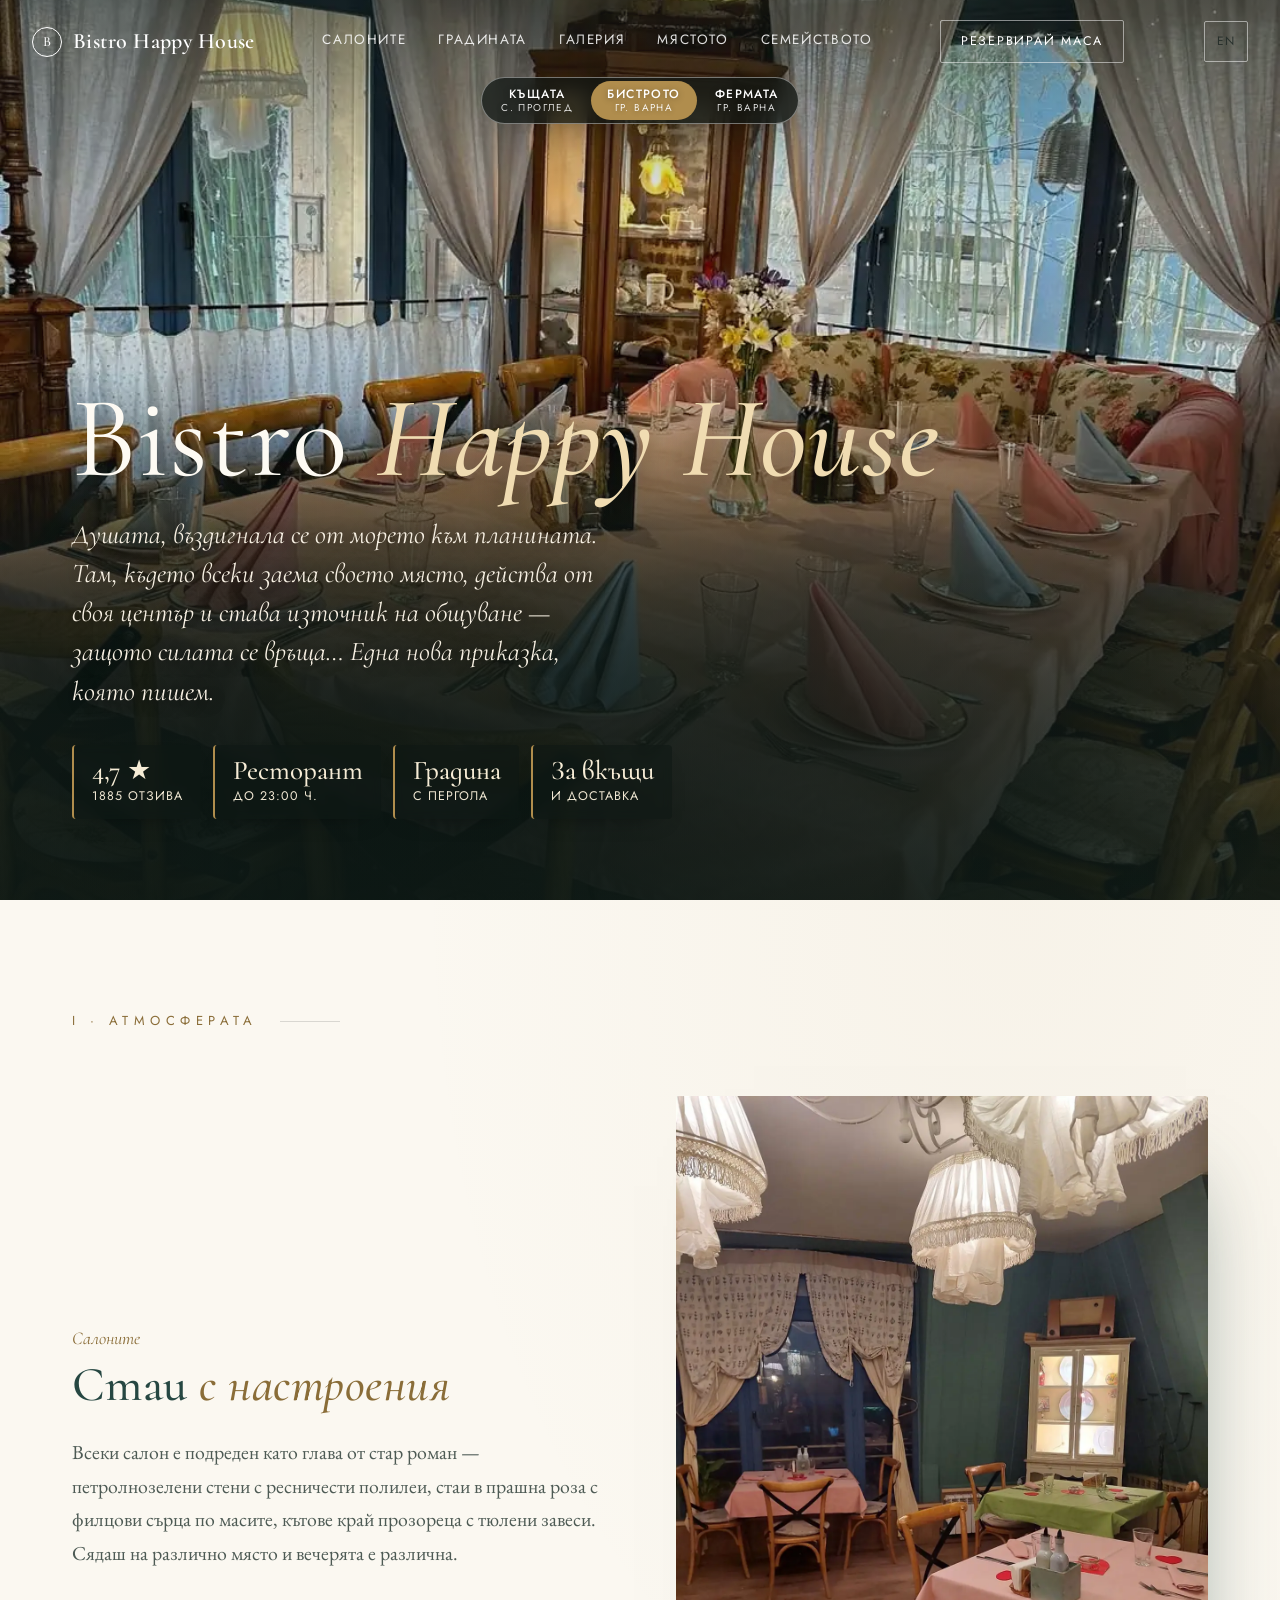
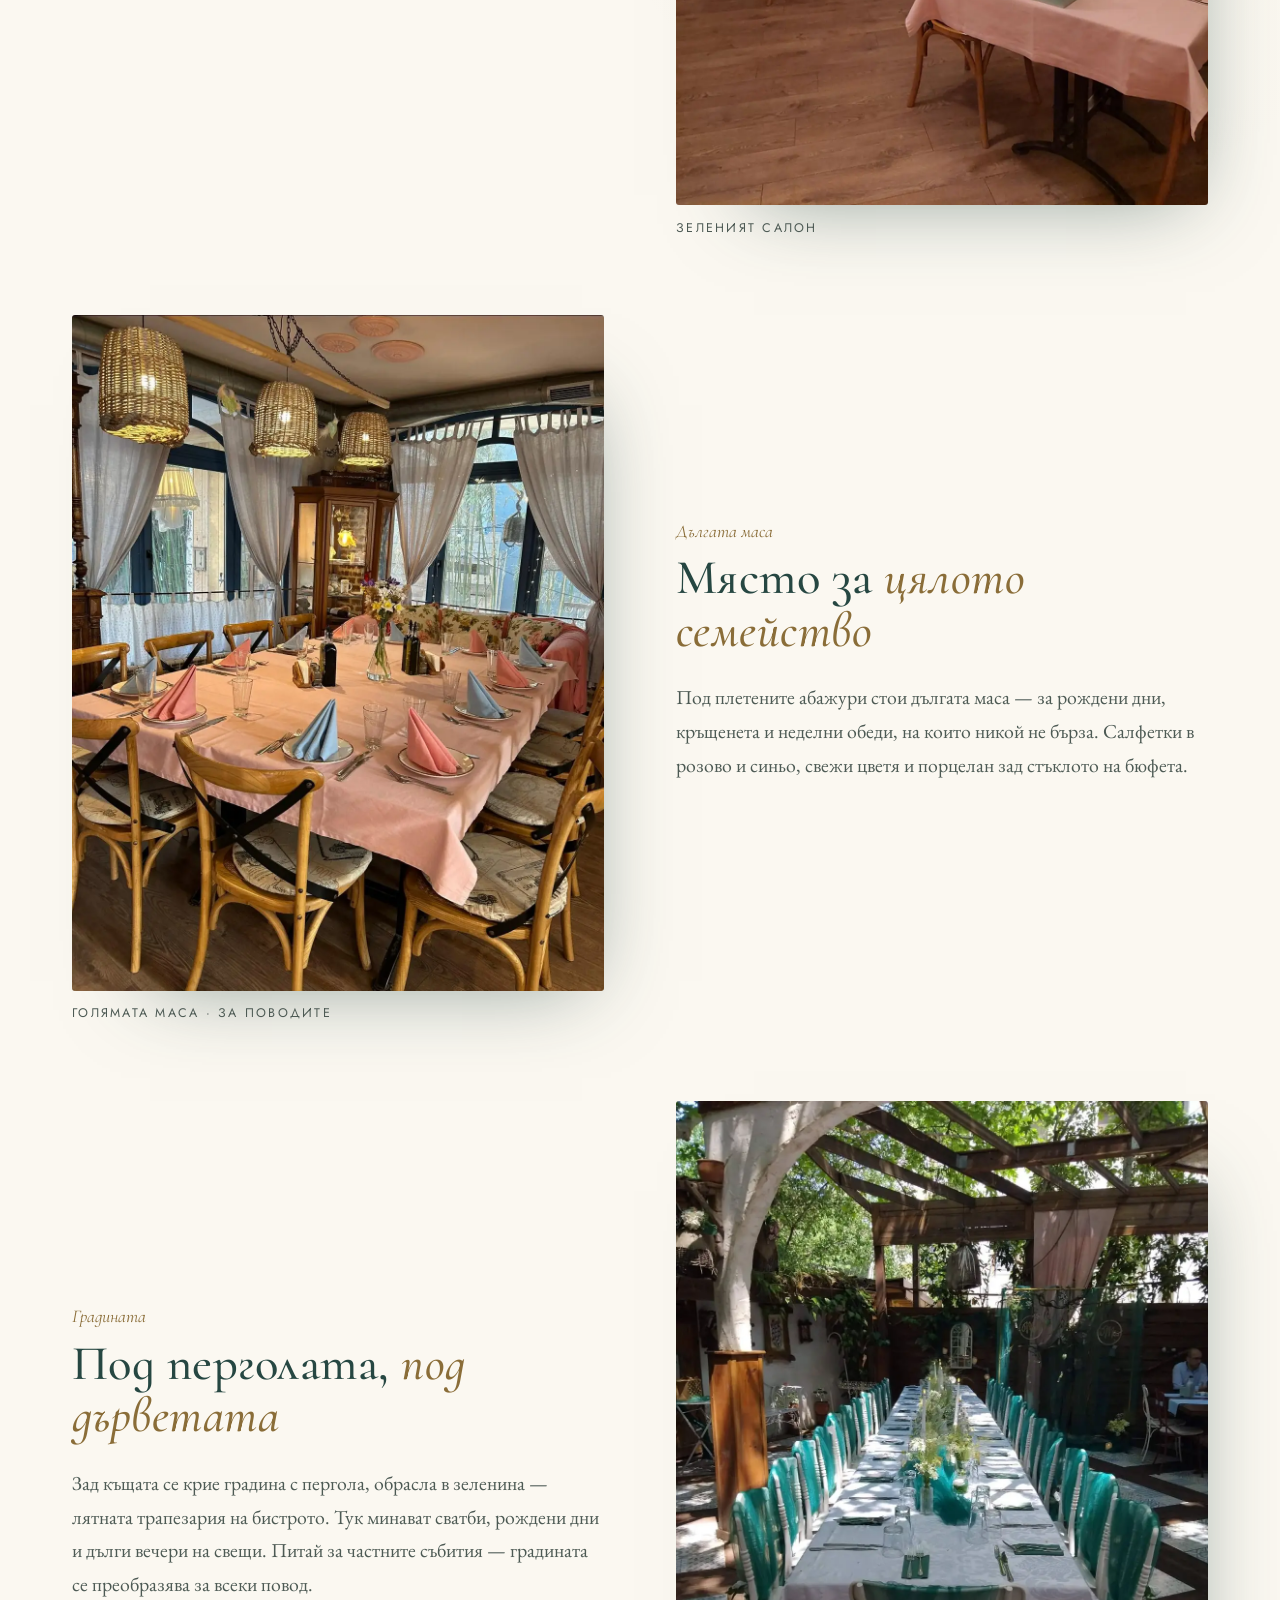
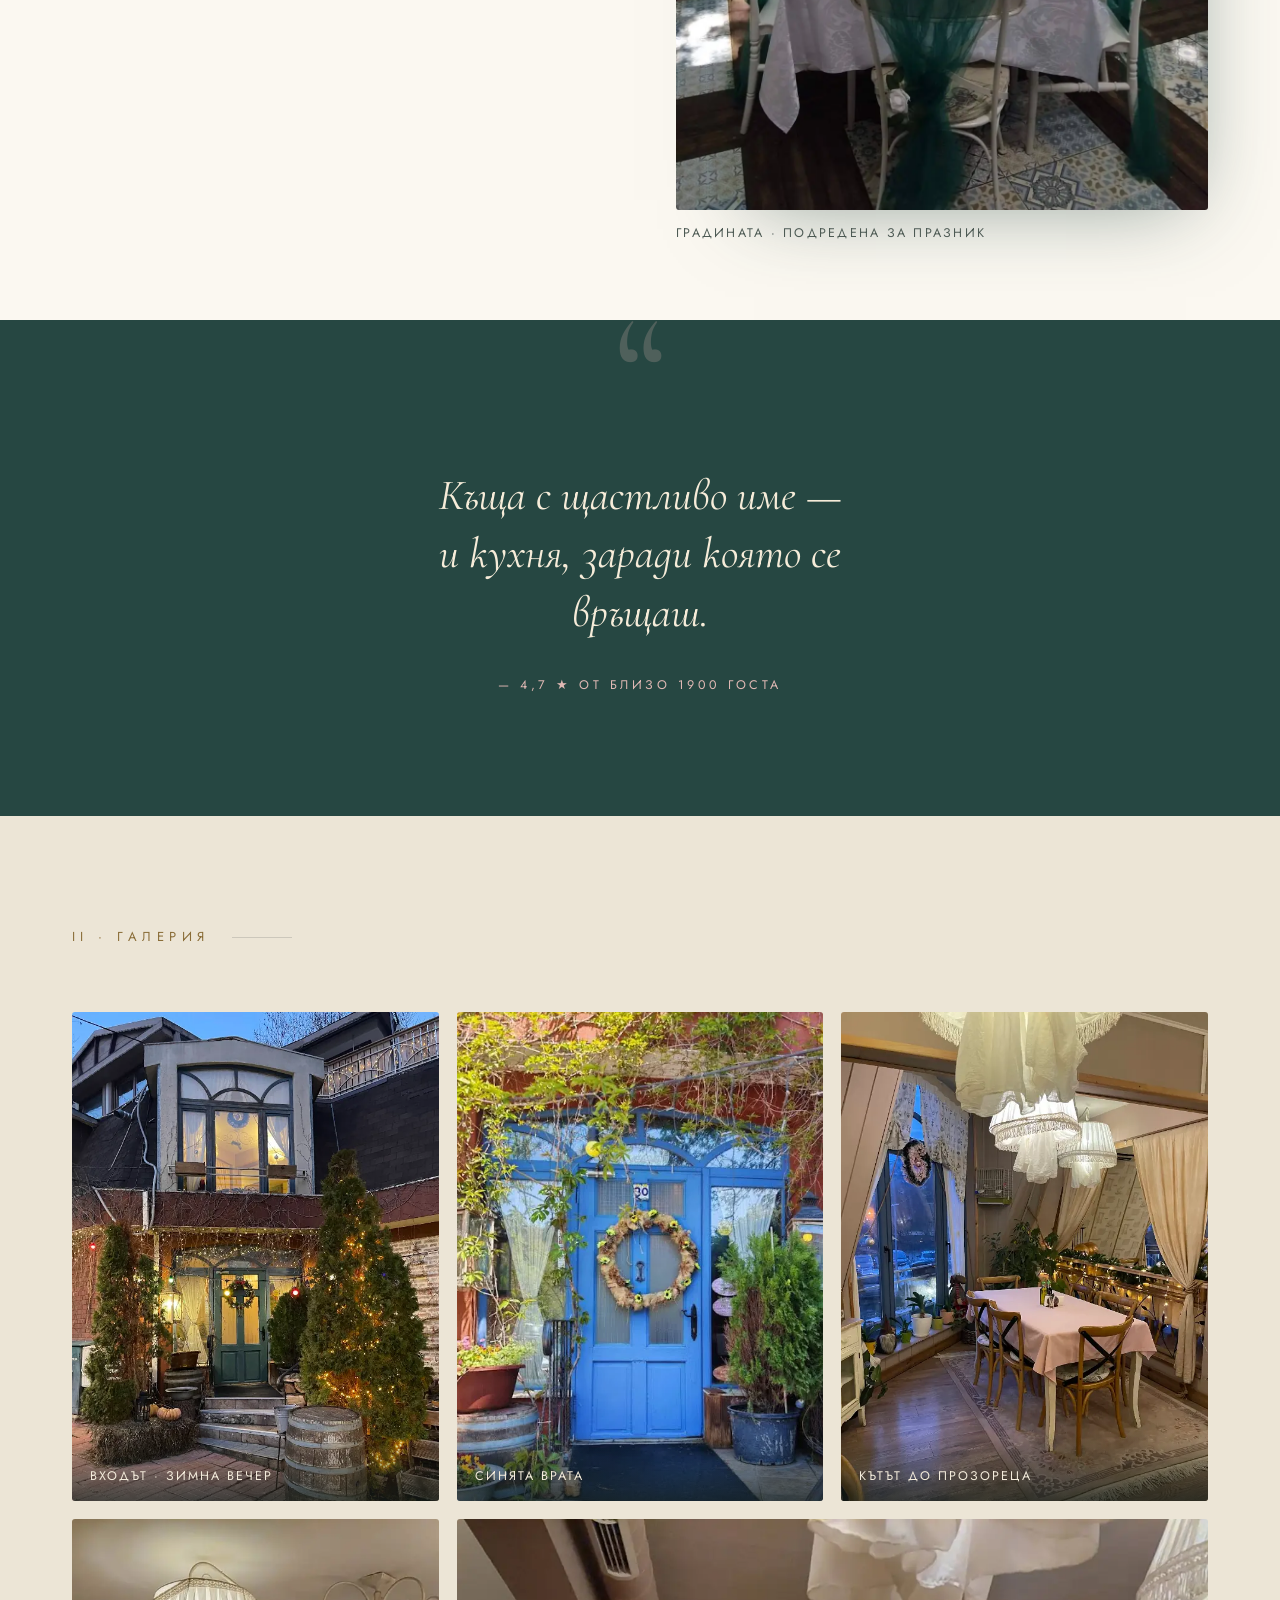
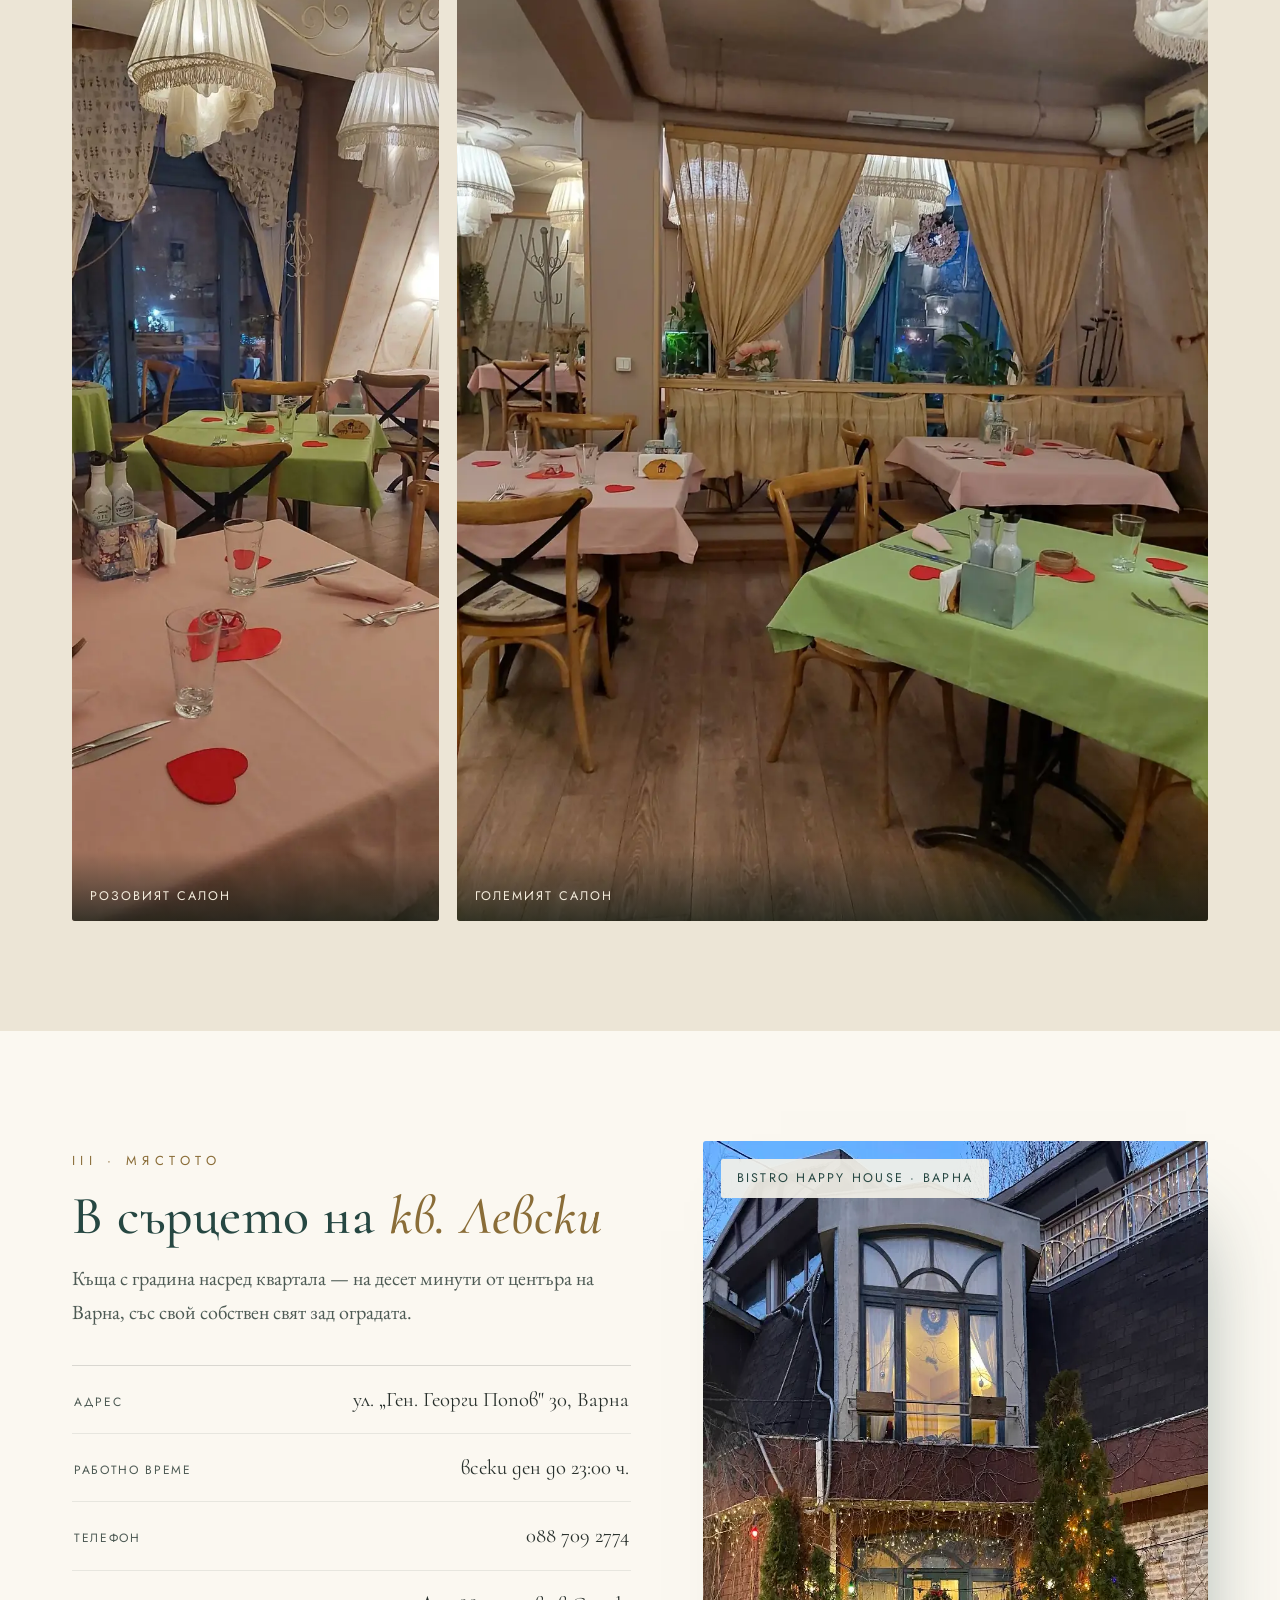
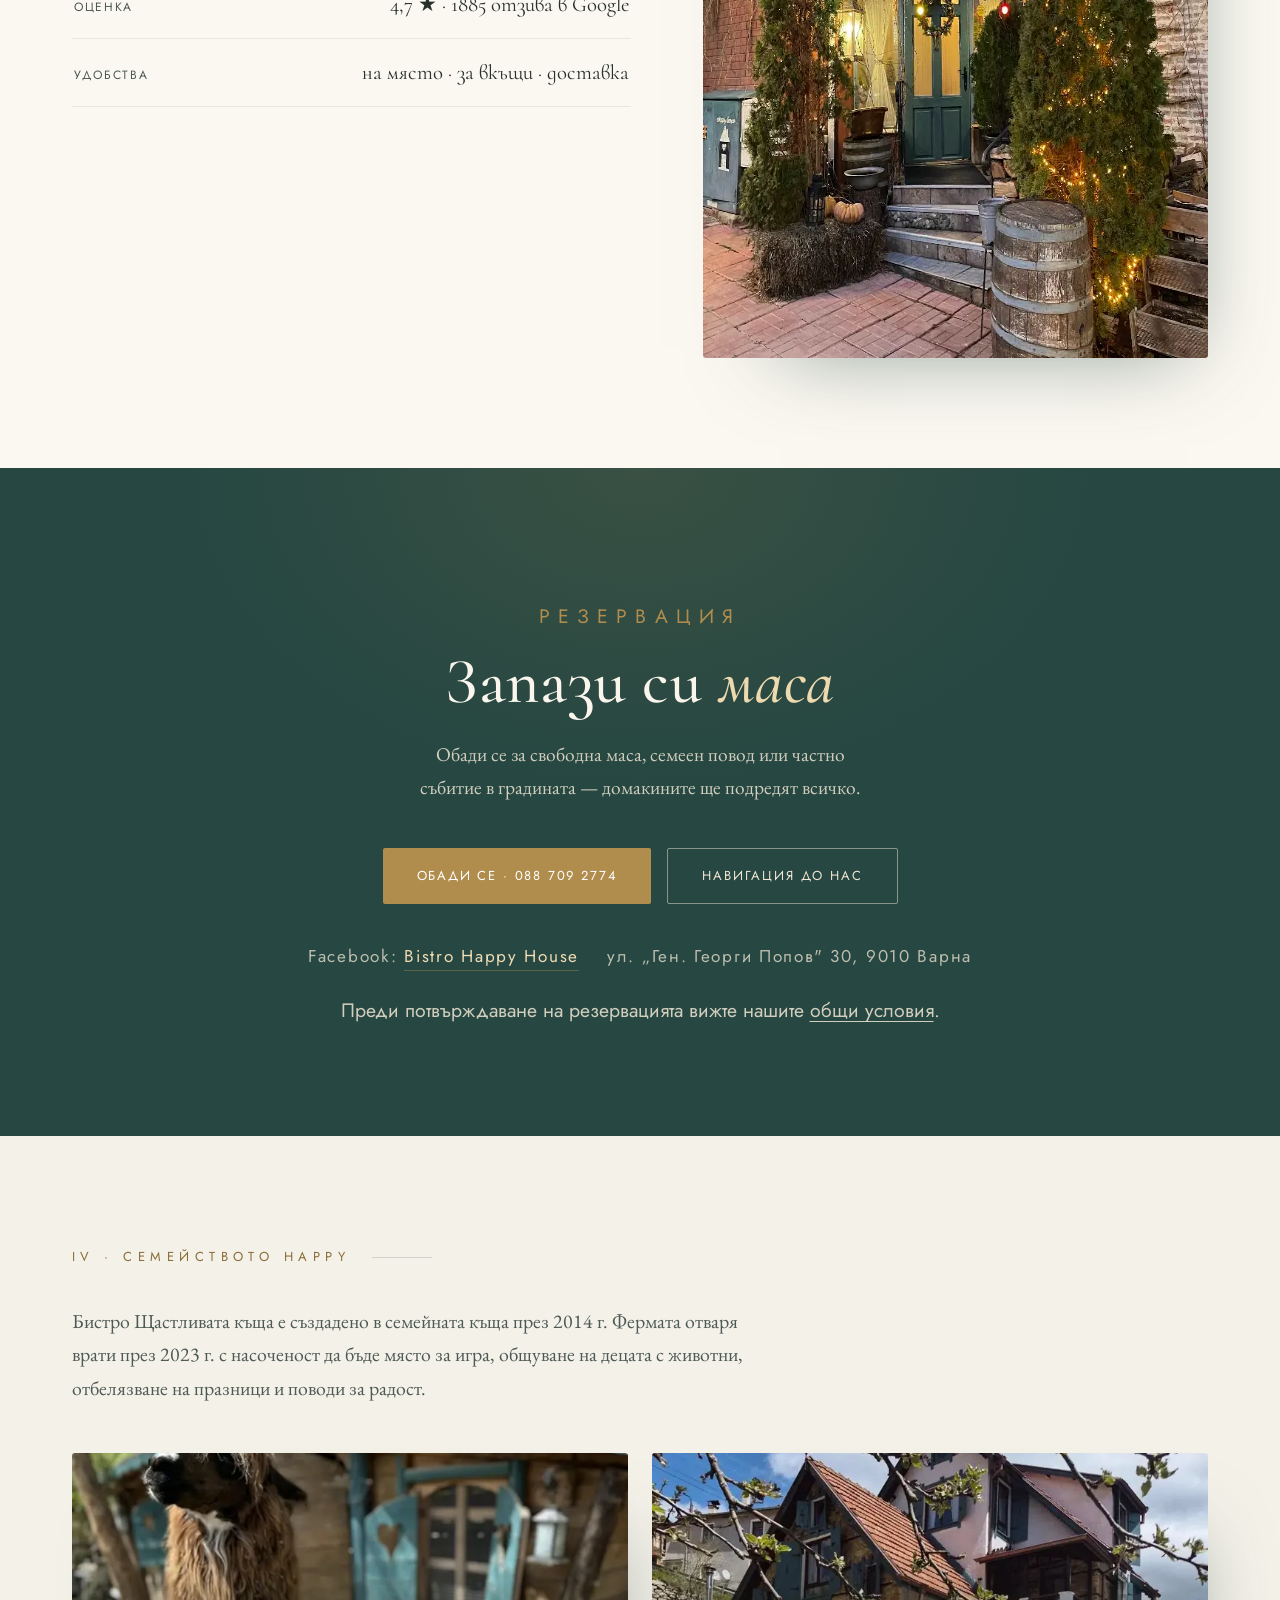
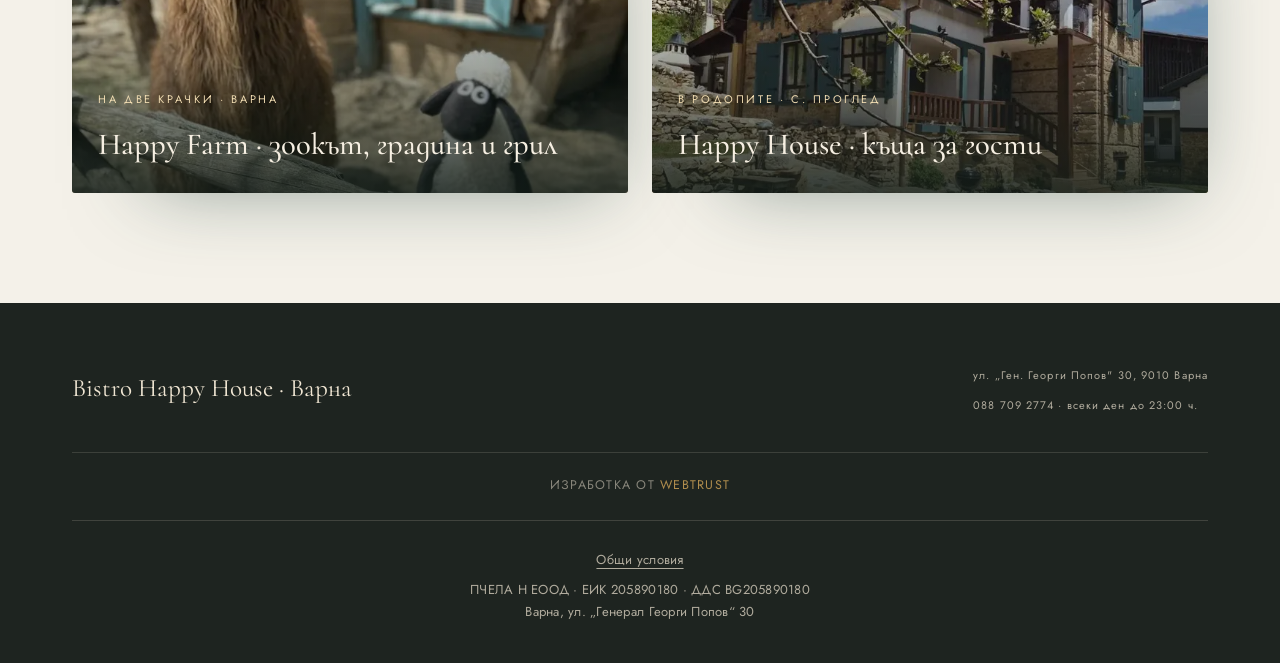
==== bistro.html @ 88a76804 "Publish Happy House SEO improvements and link existing company terms Preserve all original photos, p" ====
<!DOCTYPE html>
<html lang="bg"><head>
<meta charset="UTF-8"><meta name="viewport" content="width=device-width, initial-scale=1.0, viewport-fit=cover">
<meta name="color-scheme" content="light only"><meta name="theme-color" content="#233830">
<title>Bistro Happy House Варна | Ресторант с градина</title><meta name="description" content="Bistro Happy House във Варна: семеен ресторант с градина на ул. „Ген. Георги Попов“ 30. Уютни салони и частни събития. Обадете се за резервация.">
<meta name="robots" content="index,follow,max-image-preview:large">
<link rel="canonical" href="https://www.happyhouseprogled.com/bistro">
<link rel="alternate" hreflang="bg" href="https://www.happyhouseprogled.com/bistro">
<link rel="alternate" hreflang="en" href="https://www.happyhouseprogled.com/en/bistro">
<link rel="alternate" hreflang="x-default" href="https://www.happyhouseprogled.com/bistro">
<meta property="og:type" content="website"><meta property="og:site_name" content="Happy House">
<meta property="og:title" content="Bistro Happy House Варна | Ресторант с градина"><meta property="og:description" content="Bistro Happy House във Варна: семеен ресторант с градина на ул. „Ген. Георги Попов“ 30. Уютни салони и частни събития. Обадете се за резервация.">
<meta property="og:url" content="https://www.happyhouseprogled.com/bistro"><meta property="og:locale" content="bg_BG">
<meta property="og:locale:alternate" content="en_GB">
<meta property="og:image" content="https://www.happyhouseprogled.com/assets/images/b-facade-e08e3575c6.webp"><meta property="og:image:alt" content="Bistro Happy House Варна | Ресторант с градина">
<meta name="twitter:card" content="summary_large_image">
<meta name="twitter:title" content="Bistro Happy House Варна | Ресторант с градина"><meta name="twitter:description" content="Bistro Happy House във Варна: семеен ресторант с градина на ул. „Ген. Георги Попов“ 30. Уютни салони и частни събития. Обадете се за резервация.">
<meta name="twitter:image" content="https://www.happyhouseprogled.com/assets/images/b-facade-e08e3575c6.webp">
<link rel="preconnect" href="https://fonts.googleapis.com"><link rel="preconnect" href="https://fonts.gstatic.com" crossorigin>
<link href="https://fonts.googleapis.com/css2?family=Cormorant:ital,wght@0,400;0,500;0,600;1,400;1,500&amp;family=EB+Garamond:ital,wght@0,400;0,500;1,400&amp;family=Jost:wght@300;400;500&amp;display=swap" rel="stylesheet">
<link rel="stylesheet" href="/assets/site-d18f3b43e6.css"><link rel="preload" as="image" href="/assets/images/b-bigtable-54137716d3.webp" fetchpriority="high">
<script>document.documentElement.classList.add('js');</script>
<noscript><style>.suite-panel,.suite-panel.active{display:grid;margin-bottom:48px}.season-content .sc{display:block;margin-bottom:24px}.suite-tabs,.season-switch,.nav-toggle{display:none}.reveal{opacity:1;transform:none}</style></noscript>
<script type="application/ld+json">{"@context": "https://schema.org", "@graph": [{"@type": "Organization", "@id": "https://www.happyhouseprogled.com/#company", "name": "ПЧЕЛА Н ЕООД", "legalName": "ПЧЕЛА Н ЕООД", "taxID": "205890180", "vatID": "BG205890180", "address": {"@type": "PostalAddress", "streetAddress": "ул. Генерал Георги Попов 30", "addressLocality": "Варна", "addressCountry": "BG"}}, {"@type": "WebPage", "@id": "https://www.happyhouseprogled.com/bistro#webpage", "url": "https://www.happyhouseprogled.com/bistro", "name": "Bistro Happy House Варна | Ресторант с градина", "description": "Bistro Happy House във Варна: семеен ресторант с градина на ул. „Ген. Георги Попов“ 30. Уютни салони и частни събития. Обадете се за резервация.", "inLanguage": "bg", "publisher": {"@id": "https://www.happyhouseprogled.com/#company"}, "mainEntity": {"@id": "https://www.happyhouseprogled.com/bistro/#business"}}, {"@type": "Restaurant", "@id": "https://www.happyhouseprogled.com/bistro/#business", "name": "Bistro Happy House", "url": "https://www.happyhouseprogled.com/bistro", "image": "https://www.happyhouseprogled.com/assets/images/b-facade-e08e3575c6.webp", "telephone": "+359887092774", "address": {"@type": "PostalAddress", "streetAddress": "ул. Генерал Георги Попов 30", "addressLocality": "Варна", "addressCountry": "BG"}, "parentOrganization": {"@id": "https://www.happyhouseprogled.com/#company"}}]}</script>
<script src="/assets/site-b387ff6ad5.js" defer></script>
</head><body><a class="skip-link" href="#main-content">Към съдържанието</a><div class="pageview pg-b active" id="page-bistro">
<nav class="nav" id="b-nav">
<a class="nav-brand" href="#b-top"><span class="mark">B</span>Bistro Happy House</a>
<div aria-label="Изберете обект" class="fam-switch"><div class="fam-switch-in"><a href="/"><b>Къщата</b><small>с. Проглед</small></a><a class="on" href="/bistro"><b>Бистрото</b><small>гр. Варна</small></a><a href="/farm"><b>Фермата</b><small>гр. Варна</small></a></div></div>
<div class="nav-links" id="b-navToggle-links">
<a href="#b-rooms">Салоните</a>
<a href="#b-garden">Градината</a>
<a href="#b-gallery">Галерия</a>
<a href="#b-info">Мястото</a>
<a href="#b-family">Семейството</a>
</div>
<a class="nav-cta" href="tel:+359887092774">Резервирай маса</a>
<a aria-label="English version" class="lang-toggle" href="/en/bistro" hreflang="en" lang="en">EN</a>
<button aria-controls="b-navToggle-links" aria-expanded="false" aria-label="Меню" class="nav-toggle" id="b-navToggle"><span></span><span></span><span></span></button>
</nav>
<main id="main-content"><header class="hero" id="b-top">
<div class="hero-bg" id="b-heroBg">
<div aria-hidden="true" class="slide on" style='background-image:url("/assets/images/b-bigtable-54137716d3.webp")'></div>
<div aria-hidden="true" class="slide" data-background="/assets/images/b-hall-teal-92ab1c74ef.webp"></div>
<div aria-hidden="true" class="slide" data-background="/assets/images/b-garden-ed59c72d62.webp"></div>
</div>
<div class="hero-scrim"></div>
<div class="hero-inner wrap">
<h1 class="reveal in d1">Bistro <em>Happy House</em></h1>
<p class="hero-sub reveal in d2">Душата, въздигнала се от морето към планината. Там, където всеки заема своето място, действа от своя център и става източник на общуване — защото силата се връща… Една нова приказка, която пишем.</p>
<div class="hero-meta reveal in d3">
<span class="chip"><b>4,7 ★</b>1885 отзива</span>
<span class="chip"><b>Ресторант</b>до 23:00 ч.</span>
<span class="chip"><b>Градина</b>с пергола</span>
<span class="chip"><b>За вкъщи</b>и доставка</span>
</div>
</div>
</header><section class="section story" id="b-rooms">
<div class="wrap">
<div class="section-tag reveal"><span class="num">I · Атмосферата</span><span class="line"></span></div>
<div class="chapter">
<div class="chapter-text reveal">
<div class="chapter-num">Салоните</div>
<h2>Стаи <em>с настроения</em></h2>
<p>Всеки салон е подреден като глава от стар роман — петролнозелени стени с ресничести полилеи, стаи в прашна роза с филцови сърца по масите, кътове край прозореца с тюлени завеси. Сядаш на различно място и вечерята е различна.</p>
</div>
<figure class="chapter-figure reveal d2">
<img alt="Зеленият салон на Bistro Happy House — ресничести полилеи и пастелни покривки" decoding="async" height="1600" loading="lazy" src="/assets/images/b-hall-teal-92ab1c74ef.webp" width="1200"/>
<span class="frame"></span>
<figcaption>Зеленият салон</figcaption>
</figure>
</div>
<div class="chapter flip">
<div class="chapter-text reveal">
<div class="chapter-num">Дългата маса</div>
<h2>Място за <em>цялото семейство</em></h2>
<p>Под плетените абажури стои дългата маса — за рождени дни, кръщенета и неделни обеди, на които никой не бърза. Салфетки в розово и синьо, свежи цветя и порцелан зад стъклото на бюфета.</p>
</div>
<figure class="chapter-figure reveal d2">
<img alt="Дългата семейна маса под плетените абажури" decoding="async" height="1396" loading="lazy" src="/assets/images/b-bigtable-54137716d3.webp" width="1100"/>
<span class="frame"></span>
<figcaption>Голямата маса · за поводите</figcaption>
</figure>
</div>
<div class="chapter" id="b-garden">
<div class="chapter-text reveal">
<div class="chapter-num">Градината</div>
<h2>Под перголата, <em>под дърветата</em></h2>
<p>Зад къщата се крие градина с пергола, обрасла в зеленина — лятната трапезария на бистрото. Тук минават сватби, рождени дни и дълги вечери на свещи. Питай за частните събития — градината се преобразява за всеки повод.</p>
</div>
<figure class="chapter-figure reveal d2">
<img alt="Градината с пергола, подредена за сватбено тържество" decoding="async" height="1467" loading="lazy" src="/assets/images/b-garden-ed59c72d62.webp" width="1100"/>
<span class="frame"></span>
<figcaption>Градината · подредена за празник</figcaption>
</figure>
</div>
</div>
</section><section class="quote-band">
<div class="qmark">“</div>
<blockquote>Къща с щастливо име — и кухня, заради която се връщаш.</blockquote>
<cite>— 4,7 ★ от близо 1900 госта</cite>
</section><section class="section gallery" id="b-gallery">
<div class="wrap">
<div class="section-tag reveal"><span class="num">II · Галерия</span><span class="line"></span></div>
<div class="gal-grid">
<figure class="reveal"><img alt="Фасадата на Bistro Happy House със зелена врата и коледни светлини" decoding="async" height="817" loading="lazy" src="/assets/images/b-facade-e08e3575c6.webp" width="683"/><figcaption>Входът · зимна вечер</figcaption></figure>
<figure class="reveal d1"><img alt="Синята врата с венец от слънчогледи" decoding="async" height="828" loading="lazy" src="/assets/images/b-bluedoor-58a18d1d87.webp" width="510"/><figcaption>Синята врата</figcaption></figure>
<figure class="reveal d2"><img alt="Кът до прозореца с розова покривка" decoding="async" height="824" loading="lazy" src="/assets/images/b-room-window-68b65a3471.webp" width="681"/><figcaption>Кътът до прозореца</figcaption></figure>
<figure class="reveal"><img alt="Салон с розови покривки и червени сърца" decoding="async" height="1600" loading="lazy" src="/assets/images/b-hall-hearts-86b00d7478.webp" width="1200"/><figcaption>Розовият салон</figcaption></figure>
<figure class="reveal d1 wide"><img alt="Салонът с бежови завеси и зелени маси" decoding="async" height="1600" loading="lazy" src="/assets/images/b-hall-beige-fc9086745d.webp" width="1200"/><figcaption>Големият салон</figcaption></figure>
</div>
</div>
</section><section class="section info" id="b-info">
<div class="wrap info-inner">
<div class="reveal">
<p class="eyebrow">III · Мястото</p>
<h2>В сърцето на <em>кв. Левски</em></h2>
<p style="color:var(--ink-soft);margin-top:16px">Къща с градина насред квартала — на десет минути от центъра на Варна, със свой собствен свят зад оградата.</p>
<div class="info-list">
<div class="info-item"><span class="k">Адрес</span><span class="v">ул. „Ген. Георги Попов" 30, Варна</span></div>
<div class="info-item"><span class="k">Работно време</span><span class="v">всеки ден до 23:00 ч.</span></div>
<div class="info-item"><span class="k">Телефон</span><span class="v"><a href="tel:+359887092774" style="text-decoration:none">088 709 2774</a></span></div>
<div class="info-item"><span class="k">Оценка</span><span class="v">4,7 ★ · 1885 отзива в Google</span></div>
<div class="info-item"><span class="k">Удобства</span><span class="v">на място · за вкъщи · доставка</span></div>
</div>
</div>
<div class="info-figure reveal d2">
<img alt="Bistro Happy House — фасадата привечер" decoding="async" height="817" loading="lazy" src="/assets/images/b-facade-e08e3575c6.webp" width="683"/>
<div class="pin">Bistro Happy House · Варна</div>
</div>
</div>
</section><section class="section booking">
<div class="wrap">
<p class="eyebrow reveal" style="color:var(--brass)">Резервация</p>
<h2 class="reveal d1">Запази си <em>маса</em></h2>
<p class="reveal d2">Обади се за свободна маса, семеен повод или частно събитие в градината — домакините ще подредят всичко.</p>
<div class="booking-actions reveal d2">
<a class="btn btn-primary" href="tel:+359887092774">Обади се · 088 709 2774</a>
<a class="btn btn-ghost" href="https://maps.google.com/?q=Bistro+Happy+House+Варна" rel="noopener" target="_blank">Навигация до нас</a>
</div>
<div class="booking-contacts reveal d3">
<span>Facebook: <a href="https://m.facebook.com" rel="noopener" target="_blank">Bistro Happy House</a></span>
<span>ул. „Ген. Георги Попов" 30, 9010 Варна</span>
</div>
<p class="terms-note">Преди потвърждаване на резервацията вижте нашите <a href="/terms">общи условия</a>.</p></div>
</section><section class="section family" id="b-family">
<div class="wrap">
<div class="section-tag reveal"><span class="num">IV · Семейството Happy</span><span class="line"></span></div>
<p class="fam-lead reveal">Бистро Щастливата къща е създадено в семейната къща през 2014 г. Фермата отваря врати през 2023 г. с насоченост да бъде място за игра, общуване на децата с животни, отбелязване на празници и поводи за радост.</p>
<div class="family-grid">
<a class="family-card reveal" href="/farm">
<img alt="Алпаката Роско от Happy Farm Varna" decoding="async" height="1013" loading="lazy" src="/assets/images/t-farm-b0040f12c8.webp" width="760"/>
<span class="veil"></span>
<span class="txt"><small>На две крачки · Варна</small><strong>Happy Farm · зоокът, градина и грил</strong></span>
</a>
<a class="family-card reveal d1" href="/">
<img alt="Happy House Проглед — къща за гости в Родопите" decoding="async" height="761" loading="lazy" src="/assets/images/t-progled-9c72f0e8a8.webp" width="760"/>
<span class="veil"></span>
<span class="txt"><small>В Родопите · с. Проглед</small><strong>Happy House · къща за гости</strong></span>
</a>
</div>
</div>
</section></main>






<footer class="footer">
<div class="wrap">
<div class="footer-inner">
<div class="footer-brand">Bistro Happy House · Варна</div>
<div><small>ул. „Ген. Георги Попов" 30, 9010 Варна<br/>088 709 2774 · всеки ден до 23:00 ч.</small></div>
</div>
<div class="credit">Изработка от <a href="https://mywebtrust.com" rel="noopener" target="_blank">WebTrust</a></div>
<div class="legal-footer"><a href="/terms">Общи условия</a><br/>ПЧЕЛА Н ЕООД · ЕИК 205890180 · ДДС BG205890180<br/>Варна, ул. „Генерал Георги Попов“ 30</div></div>
</footer>
<div class="sticky-cta">
<a class="s-call" href="tel:+359887092774">Обади се</a>
<a class="s-book" href="https://maps.google.com/?q=Bistro+Happy+House+Варна">Навигация</a>
</div>
</div></body>
</html>
---- assets/site-d18f3b43e6.css ----
:root{
  --ink:#2c2a26;
  --ink-soft:#54504a;
  --paper:#f6f1e7;
  --paper-warm:#efe7d7;
  --cream:#fbf8f1;
  --pine:#2f4a41;
  --pine-deep:#233830;
  --teal:#5d7d78;
  --rose:#c9a5a0;
  --rose-deep:#a9807b;
  --brass:#b08d4d;
  --brass-deep:#8a6d38;
  --line:rgba(44,42,38,.16);
  --line-soft:rgba(44,42,38,.09);
  --shadow:28px 40px 80px -50px rgba(35,56,48,.55);
}
*{margin:0;padding:0;box-sizing:border-box}
html{scroll-behavior:smooth;-webkit-text-size-adjust:100%}
body{
  font-family:'EB Garamond',Georgia,serif;
  color:var(--ink);
  background:var(--paper);
  line-height:1.7;
  font-size:19px;
  overflow-x:hidden;
  -webkit-font-smoothing:antialiased;
}
.wrap{max-width:1200px;margin:0 auto;padding:0 32px}
.narrow{max-width:760px;margin:0 auto;padding:0 32px}
h1,h2,h3{font-family:'Cormorant',Georgia,serif;font-weight:500;line-height:1.08;letter-spacing:.01em}
img{display:block;max-width:100%}
a{color:inherit}

/* ---------- eyebrow ---------- */
.eyebrow{
  font-family:'Jost',sans-serif;
  font-weight:400;
  font-size:12.5px;
  letter-spacing:.42em;
  text-transform:uppercase;
  color:var(--brass-deep);
  display:inline-block;
}
p.eyebrow{color:var(--brass-deep)}

/* ---------- nav ---------- */
.nav{
  position:fixed;top:0;left:0;right:0;z-index:60;
  display:flex;align-items:center;justify-content:space-between;
  padding:20px 32px;
  transition:background .5s ease,padding .5s ease,box-shadow .5s ease;
  mix-blend-mode:normal;
}
.nav.solid{
  background:rgba(246,241,231,.93);
  backdrop-filter:blur(12px);
  box-shadow:0 1px 0 var(--line-soft);
  padding:14px 32px;
}
.nav-brand{
  font-family:'Cormorant',serif;font-size:23px;font-weight:600;
  letter-spacing:.02em;color:#fff;transition:color .5s;
  display:flex;align-items:center;gap:11px;
}
.nav.solid .nav-brand{color:var(--pine-deep)}
.nav-brand .mark{
  width:30px;height:30px;flex:0 0 30px;border-radius:50%;
  border:1.5px solid currentColor;
  display:flex;align-items:center;justify-content:center;
  font-size:14px;font-weight:500;
}
.nav-links{display:flex;gap:34px;align-items:center;font-family:'Jost',sans-serif;font-size:13.5px;letter-spacing:.12em;text-transform:uppercase;font-weight:400}
.nav-links a{color:rgba(255,255,255,.86);text-decoration:none;position:relative;transition:color .4s;padding-bottom:3px}
.nav.solid .nav-links a{color:var(--ink-soft)}
.nav-links a::after{content:"";position:absolute;left:0;bottom:0;width:0;height:1px;background:var(--brass);transition:width .4s}
.nav-links a:hover::after{width:100%}
.nav-links a:hover{color:var(--brass)}
.nav.solid .nav-links a:hover{color:var(--brass-deep)}
.nav-cta{
  font-family:'Jost',sans-serif;font-size:12.5px;letter-spacing:.14em;text-transform:uppercase;
  border:1px solid rgba(255,255,255,.5);color:#fff;
  padding:10px 20px;border-radius:2px;text-decoration:none;transition:all .4s;
}
.nav.solid .nav-cta{border-color:var(--pine);color:var(--pine)}
.nav-cta:hover{background:var(--brass);border-color:var(--brass);color:#fff}
.nav.solid .nav-cta:hover{background:var(--pine);border-color:var(--pine);color:#fff}
.nav-toggle{display:none}

/* ---------- hero ---------- */
.hero{
  position:relative;min-height:100vh;min-height:100svh;
  display:flex;align-items:flex-end;
  overflow:hidden;
}
.hero-bg{position:absolute;inset:0;z-index:0}
.hero-bg .slide{
  position:absolute;inset:0;background-size:cover;background-position:center;
  opacity:0;transition:opacity 2.4s ease,transform 9s ease;
  transform:scale(1.08);
}
.hero-bg .slide.on{opacity:1;transform:scale(1)}
.hero-scrim{
  position:absolute;inset:0;z-index:1;
  background:
    linear-gradient(180deg,rgba(20,30,26,.5) 0%,rgba(20,30,26,.12) 22%,rgba(20,30,26,.1) 40%,rgba(20,28,24,.6) 66%,rgba(18,27,22,.86) 100%),
    radial-gradient(130% 80% at 20% 100%,rgba(18,27,22,.6),transparent 62%);
}
/* local shield directly behind the text block, so copy stays legible over any slide */
.hero-inner{position:relative;z-index:2;padding-bottom:9vh;width:100%}
.hero-inner::before{
  content:"";position:absolute;z-index:-1;
  left:-8vw;right:-8vw;bottom:-4vh;top:-2vh;
  background:radial-gradient(90% 78% at 30% 72%,rgba(15,24,20,.72),rgba(15,24,20,.28) 55%,transparent 78%);
  pointer-events:none;
}
.hero-place{
  display:inline-flex;align-items:center;
  font-family:'Jost',sans-serif;font-weight:400;
  font-size:12px;letter-spacing:.24em;text-transform:uppercase;
  color:#f3e8cf;
  padding:9px 18px;border-radius:100px;
  background:rgba(20,30,25,.5);
  border:1px solid rgba(198,164,96,.5);
  backdrop-filter:blur(6px);-webkit-backdrop-filter:blur(6px);
  box-shadow:0 8px 24px -14px rgba(0,0,0,.6);
}
.hero h1{
  color:#fdfaf3;
  font-size:clamp(3.4rem,10vw,8.2rem);
  font-weight:400;
  letter-spacing:.005em;
  margin:.24em 0 .12em;
  text-shadow:0 2px 30px rgba(0,0,0,.55),0 1px 4px rgba(0,0,0,.4);
}
.hero h1 em{font-style:italic;font-weight:500;color:#f0dcb2}
.hero-sub{
  color:#f6efe2;
  font-size:clamp(1.05rem,2.1vw,1.4rem);
  max-width:44ch;
  font-style:italic;
  font-family:'Cormorant',serif;
  font-weight:400;
  line-height:1.45;
  text-shadow:0 1px 16px rgba(0,0,0,.7),0 1px 3px rgba(0,0,0,.5);
}
.hero-meta{
  display:flex;gap:12px;flex-wrap:wrap;margin-top:34px;
}
.hero-meta .chip{
  display:flex;flex-direction:column;gap:2px;
  padding:12px 18px;border-radius:4px;
  background:rgba(18,28,23,.52);
  border-left:2px solid var(--brass);
  backdrop-filter:blur(6px);-webkit-backdrop-filter:blur(6px);
  box-shadow:0 10px 26px -18px rgba(0,0,0,.7);
}
.hero-meta .chip b{
  font-family:'Cormorant',serif;font-weight:600;font-size:1.5rem;line-height:1;
  color:#f6ecd6;letter-spacing:0;
}
.hero-meta .chip{
  font-family:'Jost',sans-serif;font-size:10.5px;letter-spacing:.14em;text-transform:uppercase;
  color:rgba(240,232,214,.82);
}
.hero-scroll{
  position:absolute;bottom:26px;left:50%;transform:translateX(-50%);z-index:3;
  display:flex;flex-direction:column;align-items:center;gap:8px;
  font-family:'Jost',sans-serif;font-size:10.5px;letter-spacing:.3em;text-transform:uppercase;
  color:rgba(245,238,225,.7);
}
.hero-scroll .rail{width:1px;height:44px;background:linear-gradient(rgba(245,238,225,.7),transparent);position:relative;overflow:hidden}
.hero-scroll .rail::after{content:"";position:absolute;top:-44px;left:0;width:1px;height:44px;background:linear-gradient(transparent,var(--brass),transparent);animation:drop 2.4s infinite}
@keyframes drop{to{top:44px}}

/* ---------- section frame ---------- */
.section{padding:120px 0;position:relative}
.section-tag{display:flex;align-items:center;gap:16px;margin-bottom:22px}
.section-tag .num{font-family:'Jost',sans-serif;font-size:12px;letter-spacing:.2em;color:var(--brass-deep)}
.section-tag .line{flex:1;height:1px;background:var(--line);max-width:60px}

.reveal{opacity:0;transform:translateY(26px);transition:opacity 1.1s cubic-bezier(.2,.7,.2,1),transform 1.1s cubic-bezier(.2,.7,.2,1)}
.reveal.in{opacity:1;transform:none}
.reveal.d1{transition-delay:.12s}.reveal.d2{transition-delay:.24s}.reveal.d3{transition-delay:.36s}.reveal.d4{transition-delay:.48s}

/* ---------- story / chapter ---------- */
.story{background:var(--cream);position:relative}
.story::before{
  content:"";position:absolute;inset:0;pointer-events:none;
  background:radial-gradient(80% 60% at 80% 0%,rgba(176,141,77,.05),transparent 60%);
}
.chapter{
  display:grid;grid-template-columns:1fr 1fr;gap:72px;align-items:center;
  margin-bottom:120px;
}
.chapter:last-child{margin-bottom:0}
.chapter.flip .chapter-text{order:2}
.chapter-num{
  font-family:'Cormorant',serif;font-size:clamp(4rem,8vw,7rem);
  font-weight:400;font-style:italic;color:rgba(47,74,65,.13);line-height:.8;margin-bottom:.1em;
}
.chapter h2{font-size:clamp(2.1rem,3.6vw,3.1rem);margin-bottom:.5em;color:var(--pine-deep)}
.chapter h2 em{font-style:italic;color:var(--brass-deep)}
.chapter p{color:var(--ink-soft);font-size:1.08rem;margin-bottom:1.1em}
.chapter p:last-child{margin-bottom:0}
.drop::first-letter{
  font-family:'Cormorant',serif;font-size:3.6em;line-height:.72;float:left;
  padding:.06em .1em 0 0;color:var(--pine);font-weight:500;font-style:italic;
}
.chapter-figure{position:relative}
.chapter-figure img{width:100%;height:100%;object-fit:cover;border-radius:2px;box-shadow:var(--shadow)}
.chapter-figure .frame{
  position:absolute;inset:14px;border:1px solid rgba(251,248,241,.35);pointer-events:none;border-radius:2px;
  mix-blend-mode:overlay;
}
.chapter-figure figcaption{
  position:absolute;left:0;bottom:-30px;
  font-family:'Jost',sans-serif;font-size:11px;letter-spacing:.18em;text-transform:uppercase;color:var(--ink-soft);
}

/* ---------- pull quote ---------- */
.quote-band{
  background:var(--pine-deep);color:#f3ead7;text-align:center;
  padding:130px 0;position:relative;overflow:hidden;
}
.quote-band .qmark{
  font-family:'Cormorant',serif;font-size:14rem;line-height:.5;color:rgba(176,141,77,.22);
  position:absolute;top:.32em;left:50%;transform:translateX(-50%);
}
.quote-band blockquote{
  font-family:'Cormorant',serif;font-style:italic;font-weight:400;
  font-size:clamp(1.7rem,4vw,3rem);line-height:1.3;
  max-width:20ch;margin:0 auto;position:relative;z-index:1;color:#f6ecd9;
}
.quote-band cite{
  display:block;margin-top:34px;font-family:'Jost',sans-serif;font-style:normal;
  font-size:12px;letter-spacing:.28em;text-transform:uppercase;color:rgba(230,214,180,.7);position:relative;z-index:1;
}

/* ---------- facts strip ---------- */
.facts{background:var(--paper-warm);padding:0}
.facts-grid{display:grid;grid-template-columns:repeat(4,1fr)}
.fact{
  padding:56px 34px;text-align:center;border-right:1px solid var(--line-soft);
  position:relative;transition:background .5s;
}
.fact:last-child{border-right:none}
.fact:hover{background:rgba(251,248,241,.6)}
.fact .n{font-family:'Cormorant',serif;font-size:3.4rem;font-weight:500;color:var(--pine);line-height:1}
.fact .n em{font-style:italic;font-size:.5em;color:var(--brass-deep);vertical-align:.4em}
.fact .l{font-family:'Jost',sans-serif;font-size:11.5px;letter-spacing:.18em;text-transform:uppercase;color:var(--ink-soft);margin-top:12px}

/* ---------- suites ---------- */
.suites{background:var(--cream)}
.suites-head{text-align:center;margin-bottom:64px}
.suites-head h2{font-size:clamp(2.4rem,5vw,3.8rem);color:var(--pine-deep)}
.suites-head h2 em{font-style:italic;color:var(--brass-deep)}
.suites-head p{color:var(--ink-soft);max-width:52ch;margin:18px auto 0;font-size:1.08rem}

.suite-tabs{display:flex;justify-content:center;gap:10px;flex-wrap:wrap;margin-bottom:44px}
.suite-tab{
  font-family:'Jost',sans-serif;font-size:12px;letter-spacing:.16em;text-transform:uppercase;
  padding:12px 22px;border:1px solid var(--line);background:transparent;color:var(--ink-soft);
  cursor:pointer;border-radius:2px;transition:all .4s;
}
.suite-tab:hover{border-color:var(--brass);color:var(--brass-deep)}
.suite-tab.active{background:var(--pine);border-color:var(--pine);color:#f3ead7}

.suite-panel{display:none;grid-template-columns:1.15fr 1fr;gap:56px;align-items:center}
.suite-panel.active{display:grid;animation:fade .8s ease}
@keyframes fade{from{opacity:0;transform:translateY(14px)}to{opacity:1;transform:none}}
.suite-img{position:relative;overflow:hidden;border-radius:2px;box-shadow:var(--shadow)}
.suite-img img{width:100%;aspect-ratio:4/3;object-fit:cover;transition:transform 1.4s ease}
.suite-panel.active .suite-img img{animation:kenb 14s ease-in-out infinite alternate}
@keyframes kenb{from{transform:scale(1)}to{transform:scale(1.07)}}
.suite-body .chapter-num{font-size:4rem;margin-bottom:0}
.suite-body h3{font-size:clamp(1.9rem,3.3vw,2.6rem);color:var(--pine-deep);margin-bottom:.3em}
.suite-body h3 em{font-style:italic;color:var(--brass-deep)}
.suite-tagline{font-family:'Cormorant',serif;font-style:italic;font-size:1.35rem;color:var(--teal);margin-bottom:1em}
.suite-body p{color:var(--ink-soft);margin-bottom:1.4em}
.suite-features{display:flex;flex-wrap:wrap;gap:10px}
.suite-features span{
  font-family:'Jost',sans-serif;font-size:11px;letter-spacing:.1em;text-transform:uppercase;
  padding:8px 14px;background:var(--paper-warm);border-radius:2px;color:var(--ink-soft);
}

/* ---------- amenities / experience ---------- */
.experience{background:var(--pine-deep);color:#f0e6d3;position:relative;overflow:hidden}
.exp-head{text-align:center;margin-bottom:70px}
.exp-head .eyebrow{color:var(--brass)}
.exp-head h2{font-size:clamp(2.4rem,5vw,3.8rem);color:#f6ecd9;margin-top:14px}
.exp-head h2 em{font-style:italic;color:var(--brass)}
.exp-grid{display:grid;grid-template-columns:repeat(3,1fr);gap:2px;background:rgba(240,230,211,.1)}
.exp-card{
  background:var(--pine-deep);padding:48px 36px;position:relative;transition:background .6s;
  min-height:270px;display:flex;flex-direction:column;
}
.exp-card:hover{background:var(--pine)}
.exp-card .ic{width:38px;height:38px;margin-bottom:22px;color:var(--brass)}
.exp-card h3{font-size:1.55rem;color:#f6ecd9;margin-bottom:.4em}
.exp-card p{font-size:1rem;color:rgba(240,230,211,.72);line-height:1.6}
.exp-card .tag{
  margin-top:auto;padding-top:20px;font-family:'Jost',sans-serif;font-size:10.5px;
  letter-spacing:.2em;text-transform:uppercase;color:rgba(176,141,77,.85);
}

/* ---------- herbal / ritual (owner's soul) ---------- */
.ritual{background:var(--cream);position:relative;overflow:hidden}
.ritual-inner{display:grid;grid-template-columns:1fr 1fr;gap:72px;align-items:center}
.ritual-text h2{font-size:clamp(2.2rem,4.2vw,3.3rem);color:var(--pine-deep);margin-bottom:.5em}
.ritual-text h2 em{font-style:italic;color:var(--brass-deep)}
.ritual-text p{color:var(--ink-soft);margin-bottom:1.2em}
.herb-cards{display:grid;gap:14px}
.herb-card{
  border:1px solid var(--line-soft);border-radius:3px;padding:0;overflow:hidden;
  background:var(--paper);transition:box-shadow .5s,border-color .5s;
}
.herb-card summary{
  list-style:none;cursor:pointer;padding:22px 26px;
  display:flex;align-items:center;justify-content:space-between;gap:16px;
  font-family:'Cormorant',serif;font-size:1.5rem;color:var(--pine-deep);transition:color .4s;
}
.herb-card summary::-webkit-details-marker{display:none}
.herb-card summary .season{font-family:'Jost',sans-serif;font-size:10.5px;letter-spacing:.16em;text-transform:uppercase;color:var(--brass-deep);white-space:nowrap}
.herb-card summary .chev{width:16px;height:16px;transition:transform .4s;flex:0 0 16px;color:var(--teal)}
.herb-card[open] summary .chev{transform:rotate(45deg)}
.herb-card[open]{box-shadow:var(--shadow);border-color:transparent}
.herb-body{padding:0 26px 24px;color:var(--ink-soft);font-size:1rem}
.herb-body .props{display:flex;flex-wrap:wrap;gap:7px;margin-top:14px}
.herb-body .props span{font-family:'Jost',sans-serif;font-size:10px;letter-spacing:.06em;text-transform:uppercase;padding:6px 11px;background:var(--paper-warm);border-radius:20px;color:var(--pine)}

/* ---------- location ---------- */
.location{background:var(--paper-warm)}
.loc-inner{display:grid;grid-template-columns:1fr 1fr;gap:64px;align-items:center}
.loc-list{display:grid;gap:2px;margin-top:30px}
.loc-item{
  display:flex;justify-content:space-between;align-items:baseline;gap:20px;
  padding:18px 0;border-bottom:1px solid var(--line-soft);
}
.loc-item .place{font-family:'Cormorant',serif;font-size:1.4rem;color:var(--pine-deep)}
.loc-item .place small{display:block;font-family:'EB Garamond',serif;font-size:.85rem;color:var(--ink-soft);font-style:italic}
.loc-item .dist{font-family:'Jost',sans-serif;font-size:12px;letter-spacing:.12em;text-transform:uppercase;color:var(--brass-deep);white-space:nowrap}
.loc-map{position:relative;border-radius:3px;overflow:hidden;box-shadow:var(--shadow);aspect-ratio:3/4}
.loc-map img{width:100%;height:100%;object-fit:cover}
.loc-map .pin{
  position:absolute;top:44%;left:50%;transform:translate(-50%,-50%);
}
.loc-map .pin .dot{width:14px;height:14px;border-radius:50%;background:var(--brass);box-shadow:0 0 0 0 rgba(176,141,77,.5);animation:pulse 2.6s infinite}
@keyframes pulse{to{box-shadow:0 0 0 26px rgba(176,141,77,0)}}
.loc-map .pin .lbl{
  position:absolute;top:-38px;left:50%;transform:translateX(-50%);white-space:nowrap;
  background:var(--cream);padding:6px 13px;border-radius:2px;font-family:'Jost',sans-serif;
  font-size:11px;letter-spacing:.12em;text-transform:uppercase;color:var(--pine-deep);box-shadow:0 8px 20px -10px rgba(0,0,0,.4);
}

/* ---------- seasons toggle ---------- */
.seasons{background:var(--cream);text-align:center}
.season-switch{display:inline-flex;border:1px solid var(--line);border-radius:2px;overflow:hidden;margin:34px 0 48px}
.season-switch button{
  font-family:'Jost',sans-serif;font-size:12px;letter-spacing:.16em;text-transform:uppercase;
  padding:12px 30px;background:transparent;color:var(--ink-soft);cursor:pointer;border:none;transition:all .4s;
}
.season-switch button.active{background:var(--pine);color:#f3ead7}
.season-content{max-width:640px;margin:0 auto;min-height:130px}
.season-content .sc{display:none}
.season-content .sc.active{display:block;animation:fade .7s ease}
.season-content h3{font-size:2rem;color:var(--pine-deep);margin-bottom:.3em}
.season-content h3 em{font-style:italic;color:var(--brass-deep)}
.season-content p{color:var(--ink-soft)}

/* ---------- CTA / booking ---------- */
.booking{background:var(--pine-deep);color:#f0e6d3;text-align:center;position:relative;overflow:hidden}
.booking::before{content:"";position:absolute;inset:0;background:radial-gradient(60% 80% at 50% 0%,rgba(176,141,77,.14),transparent 60%)}
.booking-inner{position:relative;z-index:1}
.booking h2{font-size:clamp(2.6rem,6vw,4.6rem);color:#f7eeda;line-height:1.05}
.booking h2 em{font-style:italic;color:var(--brass)}
.booking p{color:rgba(240,230,211,.8);max-width:46ch;margin:22px auto 40px;font-size:1.1rem}
.booking-actions{display:flex;gap:16px;justify-content:center;flex-wrap:wrap}
.btn{
  font-family:'Jost',sans-serif;font-size:13px;letter-spacing:.16em;text-transform:uppercase;
  padding:17px 34px;border-radius:2px;text-decoration:none;transition:all .45s;display:inline-flex;align-items:center;gap:11px;cursor:pointer;border:none;
}
.btn-primary{background:var(--brass);color:#211a0c}
.btn-primary:hover{background:#c9a55f;transform:translateY(-2px);box-shadow:0 16px 30px -14px rgba(176,141,77,.7)}
.btn-ghost{border:1px solid rgba(240,230,211,.4);color:#f0e6d3;background:transparent}
.btn-ghost:hover{border-color:var(--brass);color:var(--brass)}
.booking-contacts{margin-top:44px;display:flex;gap:34px;justify-content:center;flex-wrap:wrap;font-family:'Jost',sans-serif;font-size:12.5px;letter-spacing:.1em;color:rgba(240,230,211,.7)}
.booking-contacts a{color:rgba(240,230,211,.9);text-decoration:none;border-bottom:1px solid rgba(176,141,77,.4);padding-bottom:2px;transition:color .3s}
.booking-contacts a:hover{color:var(--brass)}

/* ---------- footer ---------- */
.footer{background:#20211d;color:rgba(240,230,211,.6);padding:56px 0 34px}
.footer-inner{display:flex;justify-content:space-between;align-items:center;flex-wrap:wrap;gap:20px}
.footer-brand{font-family:'Cormorant',serif;font-size:1.7rem;color:rgba(246,236,217,.9)}
.footer small{font-family:'Jost',sans-serif;font-size:11px;letter-spacing:.1em}
.footer a{color:var(--brass);text-decoration:none}
.credit{margin-top:30px;padding-top:22px;border-top:1px solid rgba(240,230,211,.12);text-align:center;font-family:'Jost',sans-serif;font-size:11px;letter-spacing:.14em;text-transform:uppercase;color:rgba(240,230,211,.4)}
.credit a{color:rgba(240,230,211,.6)}

/* ---------- sticky mobile cta ---------- */
.sticky-cta{
  position:fixed;left:0;right:0;bottom:0;z-index:50;
  display:none;padding:12px 16px;
  background:rgba(35,56,48,.96);backdrop-filter:blur(10px);
  gap:10px;box-shadow:0 -6px 24px -12px rgba(0,0,0,.5);
}
.sticky-cta a{flex:1;text-align:center;font-family:'Jost',sans-serif;font-size:12px;letter-spacing:.1em;text-transform:uppercase;padding:14px;border-radius:2px;text-decoration:none}
.sticky-cta .s-call{background:transparent;border:1px solid rgba(240,230,211,.4);color:#f0e6d3}
.sticky-cta .s-book{background:var(--brass);color:#211a0c}

/* ---------- responsive ---------- */
@media(max-width:900px){
  body{font-size:18px}
  .nav-links,.nav-cta{display:none}
  .nav-toggle{display:flex;flex-direction:column;gap:5px;background:none;border:none;cursor:pointer;padding:6px}
  .nav-toggle span{width:26px;height:1.5px;background:#fff;transition:.4s}
  .nav.solid .nav-toggle span{background:var(--pine-deep)}
  .chapter,.suite-panel.active,.ritual-inner,.loc-inner{grid-template-columns:1fr;gap:40px}
  .chapter.flip .chapter-text{order:0}
  .chapter-figure figcaption{position:static;margin-top:14px}
  .facts-grid{grid-template-columns:1fr 1fr}
  .fact{border-bottom:1px solid var(--line-soft)}
  .fact:nth-child(even){border-right:none}
  .exp-grid{grid-template-columns:1fr}
  .section{padding:80px 0}
  .quote-band{padding:90px 0}
  .sticky-cta{display:flex}
  .footer-inner{flex-direction:column;text-align:center}
  body{padding-bottom:64px}
}
@media(max-width:900px){
  /* stronger bottom shield on phones where the slide is brighter mid-frame */
  .hero-scrim{
    background:
      linear-gradient(180deg,rgba(18,27,22,.55) 0%,rgba(18,27,22,.2) 20%,rgba(18,27,22,.3) 42%,rgba(16,25,20,.72) 62%,rgba(14,22,18,.92) 100%),
      radial-gradient(120% 60% at 30% 100%,rgba(14,22,18,.7),transparent 65%);
  }
  .hero-inner::before{
    left:-12vw;right:-12vw;top:2vh;bottom:-6vh;
    background:radial-gradient(100% 70% at 30% 80%,rgba(12,20,16,.82),rgba(12,20,16,.4) 58%,transparent 82%);
  }
  .hero{align-items:flex-end}
  .hero-inner{padding-top:calc(6vh + 84px);padding-bottom:calc(9vh + 64px)}
  .hero-scroll{display:none}
}
@media(max-width:560px){
  .wrap,.narrow{padding-left:22px;padding-right:22px}
  .hero .fam-switch{margin-bottom:18px}
  .facts-grid{grid-template-columns:1fr}
  .fact:nth-child(odd){border-right:none}
  .hero h1{font-size:clamp(3rem,13vw,4.4rem)}
  .hero-place{font-size:10.5px;letter-spacing:.16em;padding:8px 15px}
  .hero-meta{display:grid;grid-template-columns:1fr 1fr;gap:10px;width:100%}
  .hero-meta .chip{padding:11px 14px}
  .hero-meta .chip b{font-size:1.3rem}
  .suite-tabs{gap:6px}
  .suite-tab{padding:10px 14px;font-size:11px}
}

/* ---------- family ---------- */
.family{background:var(--paper-warm)}
.fam-title{font-size:clamp(2.2rem,4.2vw,3.3rem);color:var(--pine-deep);margin-top:12px}
.fam-title em{font-style:italic;color:var(--brass-deep)}
.fam-sub{color:var(--ink-soft);margin-top:16px;max-width:62ch}
.family-grid{display:grid;grid-template-columns:1fr 1fr;gap:24px;margin-top:48px}
.family-card{position:relative;display:block;border-radius:3px;overflow:hidden;text-decoration:none;box-shadow:var(--shadow)}
.family-card img{width:100%;height:420px;object-fit:cover;transition:transform 1.4s ease}
.family-card:hover img{transform:scale(1.05)}
.family-card .veil{position:absolute;inset:0;background:linear-gradient(transparent 22%,rgba(20,30,26,.9))}
.family-card .txt{position:absolute;left:26px;right:26px;bottom:22px;color:#f6efe2}
.family-card .txt small{font-family:'Jost',sans-serif;font-size:11px;letter-spacing:.24em;text-transform:uppercase;color:#f0dcb2}
.family-card .txt strong{display:block;font-family:'Cormorant',serif;font-size:1.8rem;font-weight:500;margin-top:6px}
.family-card .fam-note{display:block;font-size:.92rem;line-height:1.5;color:rgba(246,239,226,.82);margin-top:8px}
@media(max-width:980px){.family-grid{grid-template-columns:1fr}.family-card img{height:340px}}

/* dark-mode override for FB/IG in-app browsers */
@media (prefers-color-scheme: dark){
  :root{
    --ink:#2c2a26 !important;--ink-soft:#54504a !important;--paper:#f6f1e7 !important;
    --cream:#fbf8f1 !important;--paper-warm:#efe7d7 !important;
  }
  body{background:#f6f1e7 !important;color:#2c2a26 !important}
  .story,.suites,.seasons,.ritual{background:#fbf8f1 !important}
  .facts,.location,.family,.yard{background:#efe7d7 !important}
  .experience,.quote-band,.booking{background:#233830 !important;color:#f0e6d3 !important}
  .exp-card{background:#233830 !important}
  .footer{background:#20211d !important}
  .herb-card,.suite-img,.loc-map{background:#f6f1e7 !important}
  .season-content h3,.chapter h2,.suite-body h3{color:#233830 !important}
}
@media(prefers-reduced-motion:reduce){
  *{animation:none !important;transition-duration:.01ms !important;scroll-behavior:auto !important}
  .reveal{opacity:1;transform:none}
}

/* ---------- family switcher ---------- */
.nav{flex-wrap:wrap}
.fam-switch{order:10;flex-basis:100%;display:flex;justify-content:center;margin-top:14px}
.nav.solid .fam-switch{margin-top:10px}
.fam-switch-in{display:inline-flex;align-items:center;gap:2px;padding:3px;border-radius:100px;border:1px solid rgba(255,255,255,.4);background:rgba(14,22,18,.72);backdrop-filter:blur(8px);-webkit-backdrop-filter:blur(8px);box-shadow:0 10px 30px -18px rgba(0,0,0,.6)}
.nav.solid .fam-switch-in{border-color:var(--line);background:rgba(0,0,0,.035);backdrop-filter:none;-webkit-backdrop-filter:none}
.fam-switch a{font-family:'Jost',sans-serif;font-size:11.5px;letter-spacing:.12em;text-transform:uppercase;text-decoration:none;padding:8px 18px;border-radius:100px;color:#fff;transition:all .35s;white-space:nowrap}
.nav.solid .fam-switch a{color:var(--ink-soft)}
.fam-switch a:hover{color:#fff;background:rgba(255,255,255,.14)}
.nav.solid .fam-switch a:hover{color:var(--brass-deep);background:rgba(0,0,0,.05)}
.fam-switch a.on,.nav.solid .fam-switch a.on{background:var(--brass);color:#fff}
.pg-f .fam-switch a.on,.pg-f .nav.solid .fam-switch a.on{background:#c8a45c}
.pg-f .nav.solid .fam-switch a:hover{color:#9c7c3c}
@media(max-width:420px){.fam-switch a{padding:7px 12px;font-size:10.5px;letter-spacing:.07em}}

/* ---------- switcher sublabels ---------- */
.fam-switch a{display:flex;flex-direction:column;align-items:center;gap:2px;padding:7px 16px;line-height:1.05}
.fam-switch a b{font-weight:500;font-size:11.5px;letter-spacing:.12em}
.fam-switch a small{font-size:8.5px;letter-spacing:.2em;opacity:.85}
.fam-switch a.on small{opacity:.9}
@media(max-width:420px){.fam-switch a{padding:6px 10px}.fam-switch a b{font-size:10.5px;letter-spacing:.07em}.fam-switch a small{font-size:8px;letter-spacing:.12em}}

/* ---------- stronger family section (home) ---------- */
.fam-cols{display:grid;grid-template-columns:1.05fr .95fr;gap:64px;align-items:center;margin:52px 0 64px}
.fam-manifesto{color:var(--ink-soft);margin-top:18px;max-width:58ch}
.fam-manifesto:first-child{margin-top:0}
.fam-locrows{margin-top:34px;border-top:1px solid var(--line)}
.fam-locrow{display:flex;gap:18px;align-items:baseline;padding:15px 2px;border-bottom:1px solid var(--line-soft)}
.lr-tag{flex:0 0 108px;font-family:'Jost',sans-serif;font-size:10.5px;letter-spacing:.2em;text-transform:uppercase;color:var(--brass-deep)}
.lr-txt{font-size:1rem;color:var(--ink-soft)}
.lr-txt b{font-family:'Cormorant',serif;font-weight:600;font-size:1.1rem;color:var(--pine-deep)}
.fam-map svg{width:100%;height:auto;display:block}
.m-name{font-family:'Cormorant',serif;font-size:21px;font-weight:600;fill:var(--pine-deep)}
.m-sub{font-family:'Jost',sans-serif;font-size:10.5px;letter-spacing:2.2px;text-transform:uppercase;fill:var(--brass-deep)}
.m-dist{font-family:'Jost',sans-serif;font-size:11px;letter-spacing:1.6px;text-transform:uppercase;fill:var(--ink-soft)}
.m-cap{font-family:'Jost',sans-serif;font-size:10.5px;letter-spacing:2.4px;text-transform:uppercase;fill:var(--ink-soft);opacity:.75}
.loc-badge{position:absolute;top:16px;left:16px;z-index:2;background:rgba(251,248,241,.94);color:var(--pine-deep);font-family:'Jost',sans-serif;font-size:10.5px;letter-spacing:.18em;text-transform:uppercase;padding:8px 14px;border-radius:2px;box-shadow:0 8px 24px -14px rgba(0,0,0,.4)}
.fam-close{text-align:center;font-family:'Cormorant',serif;font-style:italic;font-size:clamp(1.25rem,2.4vw,1.6rem);color:var(--pine-deep);margin-top:52px}
.fam-close em{color:var(--brass-deep)}
.fam-lead{max-width:68ch;color:var(--ink-soft);margin:-28px 0 48px;font-size:1.04rem}
@media(max-width:980px){.fam-cols{grid-template-columns:1fr;gap:44px}.fam-lead{margin-top:-20px}}

.fam-switch a{text-shadow:0 1px 6px rgba(0,0,0,.35)}
.nav.solid .fam-switch a{text-shadow:none}

.root-line{margin-top:18px;font-family:'Cormorant',serif;font-size:1.2rem;color:var(--pine-deep);border-left:2px solid var(--brass);padding-left:16px}
.herb-chips{display:flex;flex-wrap:wrap;gap:8px;margin-top:16px}
.herb-chips span{font-family:'Jost',sans-serif;font-size:11px;letter-spacing:.14em;text-transform:uppercase;color:var(--brass-deep);border:1px solid rgba(140,110,60,.4);padding:6px 13px;border-radius:100px}

.suite-thumbs{display:grid;grid-template-columns:repeat(5,1fr);gap:8px;margin-top:10px}
.suite-thumbs img{width:100%;aspect-ratio:1;object-fit:cover;border-radius:2px;cursor:pointer;opacity:.8;transition:opacity .3s,outline .3s;outline:1px solid transparent}
.suite-thumbs img:hover{opacity:1}
.suite-thumbs img.on{opacity:1;outline:1.5px solid var(--brass)}
.suite-img .suite-main{transition:opacity .35s}

.yard{background:var(--paper-warm)}
.yard-grid{display:grid;grid-template-columns:repeat(3,1fr);gap:18px}
.yard-grid figure{overflow:hidden;border-radius:3px;position:relative}
.yard-grid img{width:100%;height:100%;object-fit:cover;aspect-ratio:3/4;transition:transform 1.4s ease}
.yard-grid figure:hover img{transform:scale(1.05)}
.yard-grid figcaption{position:absolute;left:0;right:0;bottom:0;padding:34px 18px 14px;background:linear-gradient(transparent,rgba(30,36,32,.72));color:#f4ecdc;font-family:'Jost',sans-serif;font-size:11.5px;letter-spacing:.16em;text-transform:uppercase}
@media(max-width:980px){.yard-grid{grid-template-columns:1fr 1fr}}
@media(max-width:560px){.yard-grid{grid-template-columns:1fr}.yard-grid img{aspect-ratio:4/3}}



.pageview{display:none}
.pageview.active{display:block}
.pg-b,.pg-f{font-family:'EB Garamond',Georgia,serif;line-height:1.7;font-size:19px}
.pg-b{
  --ink:#28302c;
  --ink-soft:#4d5a54;
  --paper:#f4f1e9;
  --paper-warm:#ece5d6;
  --cream:#fbf8f1;
  --teal:#37605b;
  --teal-deep:#264742;
  --rose:#e0b9b4;
  --rose-deep:#b98a84;
  --brass:#b08d4d;
  --brass-deep:#8a6d38;
  --line:rgba(40,48,44,.16);
  --line-soft:rgba(40,48,44,.09);
  --shadow:28px 40px 80px -50px rgba(38,71,66,.55);
}
.pg-b{font-family:'EB Garamond',Georgia,serif;color:var(--ink);background:var(--paper);line-height:1.7;font-size:19px;overflow-x:hidden;-webkit-font-smoothing:antialiased}
.pg-b .wrap{max-width:1200px;margin:0 auto;padding:0 32px}
.pg-b h1, .pg-b h2, .pg-b h3{font-family:'Cormorant',Georgia,serif;font-weight:500;line-height:1.08;letter-spacing:.01em}
.pg-b img{display:block;max-width:100%}
.pg-b a{color:inherit}
.pg-b .eyebrow{font-family:'Jost',sans-serif;font-weight:400;font-size:12.5px;letter-spacing:.42em;text-transform:uppercase;color:var(--brass-deep);display:inline-block}
.pg-b .nav{position:fixed;top:0;left:0;right:0;z-index:60;display:flex;align-items:center;justify-content:space-between;padding:20px 32px;transition:background .5s,padding .5s,box-shadow .5s}
.pg-b .nav.solid{background:rgba(244,241,233,.93);backdrop-filter:blur(12px);box-shadow:0 1px 0 var(--line-soft);padding:14px 32px}
.pg-b .nav-brand{font-family:'Cormorant',serif;font-size:22px;font-weight:600;letter-spacing:.02em;color:#fff;transition:color .5s;display:flex;align-items:center;gap:11px;text-decoration:none}
.pg-b .nav.solid .nav-brand{color:var(--teal-deep)}
.pg-b .nav-brand .mark{width:30px;height:30px;flex:0 0 30px;border-radius:50%;border:1.5px solid currentColor;display:flex;align-items:center;justify-content:center;font-size:14px;font-weight:500}
.pg-b .nav-links{display:flex;gap:32px;align-items:center;font-family:'Jost',sans-serif;font-size:13.5px;letter-spacing:.12em;text-transform:uppercase}
.pg-b .nav-links a{color:rgba(255,255,255,.86);text-decoration:none;position:relative;transition:color .4s;padding-bottom:3px}
.pg-b .nav.solid .nav-links a{color:var(--ink-soft)}
.pg-b .nav-links a::after{content:"";position:absolute;left:0;bottom:0;width:0;height:1px;background:var(--brass);transition:width .4s}
.pg-b .nav-links a:hover::after{width:100%}
.pg-b .nav-links a:hover{color:var(--brass)}
.pg-b .nav-cta{font-family:'Jost',sans-serif;font-size:12.5px;letter-spacing:.14em;text-transform:uppercase;border:1px solid rgba(255,255,255,.5);color:#fff;padding:10px 20px;border-radius:2px;text-decoration:none;transition:all .4s}
.pg-b .nav.solid .nav-cta{border-color:var(--teal);color:var(--teal)}
.pg-b .nav-cta:hover{background:var(--brass);border-color:var(--brass);color:#fff}
.pg-b .nav-toggle{display:none}
.pg-b .hero{position:relative;min-height:100vh;min-height:100svh;display:flex;align-items:flex-end;overflow:hidden}
.pg-b .hero-bg{position:absolute;inset:0;z-index:0}
.pg-b .hero-bg .slide{position:absolute;inset:0;background-size:cover;background-position:center;opacity:0;transition:opacity 2.4s ease,transform 9s ease;transform:scale(1.08)}
.pg-b .hero-bg .slide.on{opacity:1;transform:scale(1)}
.pg-b .hero-scrim{position:absolute;inset:0;z-index:1;background:linear-gradient(180deg,rgba(18,30,27,.5) 0%,rgba(18,30,27,.12) 22%,rgba(18,30,27,.1) 40%,rgba(16,28,25,.62) 66%,rgba(14,26,22,.88) 100%),radial-gradient(130% 80% at 20% 100%,rgba(14,26,22,.6),transparent 62%)}
.pg-b .hero-inner{position:relative;z-index:2;padding-bottom:9vh;width:100%}
.pg-b .hero-inner::before{content:"";position:absolute;z-index:-1;left:-8vw;right:-8vw;bottom:-4vh;top:-2vh;background:radial-gradient(90% 78% at 30% 72%,rgba(12,22,19,.72),rgba(12,22,19,.28) 55%,transparent 78%);pointer-events:none}
.pg-b .hero-place{display:inline-flex;align-items:center;font-family:'Jost',sans-serif;font-size:12px;letter-spacing:.24em;text-transform:uppercase;color:#f3e8cf;padding:9px 18px;border-radius:100px;background:rgba(16,28,24,.5);border:1px solid rgba(198,164,96,.5);backdrop-filter:blur(6px)}
.pg-b .hero h1{color:#fdfaf3;font-size:clamp(3rem,9vw,7.2rem);font-weight:400;margin:.24em 0 .12em;text-shadow:0 2px 30px rgba(0,0,0,.55)}
.pg-b .hero h1 em{font-style:italic;font-weight:500;color:#f0dcb2}
.pg-b .hero-sub{color:#f6efe2;font-size:clamp(1.05rem,2.1vw,1.4rem);max-width:46ch;font-style:italic;font-family:'Cormorant',serif;line-height:1.45;text-shadow:0 1px 16px rgba(0,0,0,.7)}
.pg-b .hero-meta{display:flex;gap:12px;flex-wrap:wrap;margin-top:34px}
.pg-b .hero-meta .chip{display:flex;flex-direction:column;gap:2px;padding:12px 18px;border-radius:4px;background:rgba(14,24,20,.52);border-left:2px solid var(--brass);color:#efe6d2;font-family:'Jost',sans-serif;font-size:12px;letter-spacing:.08em;text-transform:uppercase;backdrop-filter:blur(4px)}
.pg-b .hero-meta .chip b{font-family:'Cormorant',serif;font-size:1.5rem;font-weight:500;letter-spacing:0;text-transform:none}
.pg-b .section{padding:110px 0}
.pg-b .section-tag{display:flex;align-items:center;gap:22px;margin-bottom:64px}
.pg-b .section-tag .num{font-family:'Jost',sans-serif;font-size:12.5px;letter-spacing:.42em;text-transform:uppercase;color:var(--brass-deep);white-space:nowrap}
.pg-b .section-tag .line{height:1px;background:var(--line);flex:1}
.pg-b .story{background:var(--cream)}
.pg-b .chapter{display:grid;grid-template-columns:1fr 1fr;gap:72px;align-items:center;margin-bottom:110px}
.pg-b .chapter:last-child{margin-bottom:0}
.pg-b .chapter.flip .chapter-text{order:1}
.pg-b .chapter-num{font-family:'Cormorant',serif;font-size:1rem;font-style:italic;color:var(--brass-deep);margin-bottom:14px}
.pg-b .chapter h2{font-size:clamp(2rem,3.8vw,3rem);color:var(--teal-deep)}
.pg-b .chapter h2 em{font-style:italic;color:var(--brass-deep)}
.pg-b .chapter p{color:var(--ink-soft);margin-top:20px}
.pg-b .chapter-figure{position:relative}
.pg-b .chapter-figure img{width:100%;border-radius:3px;box-shadow:var(--shadow)}
.pg-b .chapter-figure .frame{position:absolute;inset:-14px 14px 14px -14px;border:1px solid var(--brass);border-radius:3px;z-index:-1}
.pg-b .chapter-figure figcaption{position:absolute;bottom:-34px;right:4px;font-family:'Jost',sans-serif;font-size:11.5px;letter-spacing:.18em;text-transform:uppercase;color:var(--ink-soft)}
.pg-b .quote-band{background:var(--teal-deep);color:#f0e6d3;padding:120px 0;text-align:center;position:relative;overflow:hidden}
.pg-b .qmark{font-family:'Cormorant',serif;font-size:9rem;line-height:0;opacity:.22;color:var(--rose)}
.pg-b .quote-band blockquote{font-family:'Cormorant',serif;font-style:italic;font-size:clamp(1.5rem,3.4vw,2.4rem);max-width:22ch;margin:26px auto 18px;line-height:1.35}
.pg-b .quote-band cite{font-family:'Jost',sans-serif;font-style:normal;font-size:12px;letter-spacing:.28em;text-transform:uppercase;color:var(--rose)}
.pg-b .gallery{background:var(--paper-warm)}
.pg-b .gal-grid{display:grid;grid-template-columns:repeat(3,1fr);gap:18px}
.pg-b .gal-grid figure{overflow:hidden;border-radius:3px;position:relative}
.pg-b .gal-grid img{width:100%;height:100%;object-fit:cover;aspect-ratio:3/4;transition:transform 1.4s ease}
.pg-b .gal-grid figure:hover img{transform:scale(1.05)}
.pg-b .gal-grid figure.wide{grid-column:span 2}
.pg-b .gal-grid figure.wide img{aspect-ratio:auto;height:100%}
.pg-b .gal-grid figcaption{position:absolute;left:0;right:0;bottom:0;padding:34px 18px 14px;background:linear-gradient(transparent,rgba(20,30,26,.72));color:#f4ecdc;font-family:'Jost',sans-serif;font-size:11.5px;letter-spacing:.16em;text-transform:uppercase}
.pg-b .info{background:var(--cream)}
.pg-b .info-inner{display:grid;grid-template-columns:1.05fr .95fr;gap:72px;align-items:start}
.pg-b .info h2{font-size:clamp(2.2rem,4.2vw,3.3rem);color:var(--teal-deep);margin-top:12px}
.pg-b .info h2 em{font-style:italic;color:var(--brass-deep)}
.pg-b .info-list{margin-top:36px;border-top:1px solid var(--line)}
.pg-b .info-item{display:flex;justify-content:space-between;align-items:baseline;gap:20px;padding:16px 2px;border-bottom:1px solid var(--line-soft)}
.pg-b .info-item .k{font-family:'Jost',sans-serif;font-size:12px;letter-spacing:.14em;text-transform:uppercase;color:var(--ink-soft)}
.pg-b .info-item .v{font-family:'Cormorant',serif;font-size:1.15rem;text-align:right}
.pg-b .info-figure{position:relative}
.pg-b .info-figure img{width:100%;border-radius:3px;box-shadow:var(--shadow)}
.pg-b .info-figure .pin{position:absolute;top:18px;left:18px;background:rgba(244,241,233,.92);padding:9px 16px;border-radius:2px;font-family:'Jost',sans-serif;font-size:11.5px;letter-spacing:.18em;text-transform:uppercase;color:var(--teal-deep)}
.pg-b .booking{background:var(--teal-deep);color:#f0e6d3;text-align:center}
.pg-b .booking h2{font-size:clamp(2.4rem,5vw,3.8rem);color:#fdfaf3;margin-top:14px}
.pg-b .booking h2 em{font-style:italic;color:#f0dcb2}
.pg-b .booking p{max-width:52ch;margin:22px auto 0;color:rgba(240,230,211,.85)}
.pg-b .booking-actions{display:flex;gap:16px;justify-content:center;flex-wrap:wrap;margin-top:44px}
.pg-b .btn{font-family:'Jost',sans-serif;font-size:13px;letter-spacing:.14em;text-transform:uppercase;padding:16px 34px;border-radius:2px;text-decoration:none;transition:all .4s}
.pg-b .btn-primary{background:var(--brass);color:#fff}
.pg-b .btn-primary:hover{background:var(--brass-deep)}
.pg-b .btn-ghost{border:1px solid rgba(240,230,211,.5);color:#f0e6d3}
.pg-b .btn-ghost:hover{background:rgba(240,230,211,.12)}
.pg-b .booking-contacts{margin-top:38px;display:flex;gap:28px;justify-content:center;flex-wrap:wrap;font-size:.95rem;color:rgba(240,230,211,.75)}
.pg-b .booking-contacts a{color:#f0dcb2}
.pg-b .family{background:var(--paper)}
.pg-b .family-grid{display:grid;grid-template-columns:1fr 1fr;gap:24px;margin-top:14px}
.pg-b .family-card{position:relative;display:block;border-radius:3px;overflow:hidden;text-decoration:none;box-shadow:var(--shadow)}
.pg-b .family-card img{width:100%;height:340px;object-fit:cover;transition:transform 1.4s ease}
.pg-b .family-card:hover img{transform:scale(1.05)}
.pg-b .family-card .veil{position:absolute;inset:0;background:linear-gradient(transparent 30%,rgba(18,28,24,.85))}
.pg-b .family-card .txt{position:absolute;left:26px;right:26px;bottom:22px;color:#f6efe2}
.pg-b .family-card .txt small{font-family:'Jost',sans-serif;font-size:11px;letter-spacing:.24em;text-transform:uppercase;color:#f0dcb2}
.pg-b .family-card .txt strong{display:block;font-family:'Cormorant',serif;font-size:1.7rem;font-weight:500;margin-top:6px}
.pg-b .footer{background:#1e2420;color:rgba(240,230,211,.7);padding:56px 0 40px;font-size:.95rem}
.pg-b .footer-inner{display:flex;justify-content:space-between;align-items:center;gap:24px;flex-wrap:wrap}
.pg-b .footer-brand{font-family:'Cormorant',serif;font-size:1.4rem;color:#f0e6d3}
.pg-b .credit{margin-top:34px;padding-top:22px;border-top:1px solid rgba(240,230,211,.14);font-family:'Jost',sans-serif;font-size:12px;letter-spacing:.1em;text-transform:uppercase;color:rgba(240,230,211,.5)}
.pg-b .credit a{color:var(--brass)}
.pg-b .sticky-cta{display:none;position:fixed;bottom:0;left:0;right:0;z-index:70}
.pg-b .sticky-cta a{flex:1;text-align:center;padding:17px 10px;font-family:'Jost',sans-serif;font-size:13px;letter-spacing:.12em;text-transform:uppercase;text-decoration:none}
.pg-b .s-call{background:var(--teal-deep);color:#f0e6d3}
.pg-b .s-book{background:var(--brass);color:#fff}
.pg-b .reveal{opacity:0;transform:translateY(26px);transition:opacity 1s ease,transform 1s ease}
.pg-b .reveal.in{opacity:1;transform:none}
.pg-b .d1{transition-delay:.12s}
.pg-b .d2{transition-delay:.24s}
.pg-b .d3{transition-delay:.36s}
@media(max-width:980px){
.pg-b .nav-links{display:none}
.pg-b .nav-toggle{display:flex;flex-direction:column;gap:5px;background:none;border:none;cursor:pointer;padding:6px}
.pg-b .nav-toggle span{width:26px;height:1.5px;background:#fff;transition:.4s}
.pg-b .nav.solid .nav-toggle span{background:var(--teal-deep)}
.pg-b .chapter, .pg-b .info-inner{grid-template-columns:1fr;gap:40px}
.pg-b .chapter.flip .chapter-text{order:0}
.pg-b .chapter-figure figcaption{position:static;margin-top:14px}
.pg-b .gal-grid{grid-template-columns:1fr 1fr}
.pg-b .gal-grid figure.wide{grid-column:span 2}
.pg-b .family-grid{grid-template-columns:1fr}
.pg-b .section{padding:80px 0}
.pg-b .quote-band{padding:90px 0}
.pg-b .sticky-cta{display:flex}
.pg-b .footer-inner{flex-direction:column;text-align:center}
.pg-b{padding-bottom:64px}
}
@media(max-width:900px){
.pg-b .hero-scrim{background:linear-gradient(180deg,rgba(16,26,22,.55) 0%,rgba(16,26,22,.2) 20%,rgba(16,26,22,.3) 42%,rgba(14,24,20,.72) 62%,rgba(12,22,18,.92) 100%),radial-gradient(120% 60% at 30% 100%,rgba(12,22,18,.7),transparent 65%)}
.pg-b .hero-inner::before{left:-12vw;right:-12vw;top:2vh;bottom:-6vh;background:radial-gradient(100% 70% at 30% 80%,rgba(10,18,15,.82),rgba(10,18,15,.4) 58%,transparent 82%)}
.pg-b .hero-inner{padding-top:calc(6vh + 84px);padding-bottom:calc(9vh + 64px)}
}
@media(max-width:560px){
.pg-b .wrap{padding-left:22px;padding-right:22px}
.pg-b .hero h1{font-size:clamp(2.6rem,12vw,4rem)}
.pg-b .hero-place{font-size:10.5px;letter-spacing:.16em;padding:8px 15px}
.pg-b .hero-meta{display:grid;grid-template-columns:1fr 1fr;gap:10px;width:100%}
.pg-b .hero-meta .chip b{font-size:1.25rem}
.pg-b .gal-grid{grid-template-columns:1fr}
.pg-b .gal-grid figure.wide{grid-column:span 1}
}
@media (prefers-color-scheme: dark){
.pg-b{--ink:#28302c !important;--ink-soft:#4d5a54 !important;--paper:#f4f1e9 !important;--cream:#fbf8f1 !important;--paper-warm:#ece5d6 !important}
.pg-b{background:#f4f1e9 !important;color:#28302c !important}
.pg-b .story, .pg-b .info{background:#fbf8f1 !important}
.pg-b .gallery{background:#ece5d6 !important}
.pg-b .family{background:#f4f1e9 !important}
.pg-b .quote-band, .pg-b .booking{background:#264742 !important;color:#f0e6d3 !important}
.pg-b .footer{background:#1e2420 !important}
.pg-b .chapter h2, .pg-b .info h2{color:#264742 !important}
}
@media(prefers-reduced-motion:reduce){
.pg-b .reveal{opacity:1;transform:none}
}
.pg-f{
  --ink:#2c2e24;
  --ink-soft:#565947;
  --paper:#f5f2e6;
  --paper-warm:#ece7d2;
  --cream:#fbf9ef;
  --meadow:#4e6b34;
  --meadow-deep:#39501f;
  --sky:#6f9aa8;
  --straw:#c8a45c;
  --straw-deep:#9c7c3c;
  --terra:#b46a4a;
  --line:rgba(44,46,36,.16);
  --line-soft:rgba(44,46,36,.09);
  --shadow:28px 40px 80px -50px rgba(57,80,31,.5);
}
.pg-f{font-family:'EB Garamond',Georgia,serif;color:var(--ink);background:var(--paper);line-height:1.7;font-size:19px;overflow-x:hidden;-webkit-font-smoothing:antialiased}
.pg-f .wrap{max-width:1200px;margin:0 auto;padding:0 32px}
.pg-f h1, .pg-f h2, .pg-f h3{font-family:'Cormorant',Georgia,serif;font-weight:500;line-height:1.08;letter-spacing:.01em}
.pg-f img{display:block;max-width:100%}
.pg-f a{color:inherit}
.pg-f .eyebrow{font-family:'Jost',sans-serif;font-weight:400;font-size:12.5px;letter-spacing:.42em;text-transform:uppercase;color:var(--straw-deep);display:inline-block}
.pg-f .nav{position:fixed;top:0;left:0;right:0;z-index:60;display:flex;align-items:center;justify-content:space-between;padding:20px 32px;transition:background .5s,padding .5s,box-shadow .5s}
.pg-f .nav.solid{background:rgba(245,242,230,.93);backdrop-filter:blur(12px);box-shadow:0 1px 0 var(--line-soft);padding:14px 32px}
.pg-f .nav-brand{font-family:'Cormorant',serif;font-size:22px;font-weight:600;color:#fff;transition:color .5s;display:flex;align-items:center;gap:11px;text-decoration:none}
.pg-f .nav.solid .nav-brand{color:var(--meadow-deep)}
.pg-f .nav-brand .mark{width:30px;height:30px;flex:0 0 30px;border-radius:50%;border:1.5px solid currentColor;display:flex;align-items:center;justify-content:center;font-size:14px;font-weight:500}
.pg-f .nav-links{display:flex;gap:32px;align-items:center;font-family:'Jost',sans-serif;font-size:13.5px;letter-spacing:.12em;text-transform:uppercase}
.pg-f .nav-links a{color:rgba(255,255,255,.86);text-decoration:none;position:relative;transition:color .4s;padding-bottom:3px}
.pg-f .nav.solid .nav-links a{color:var(--ink-soft)}
.pg-f .nav-links a::after{content:"";position:absolute;left:0;bottom:0;width:0;height:1px;background:var(--straw);transition:width .4s}
.pg-f .nav-links a:hover::after{width:100%}
.pg-f .nav-links a:hover{color:var(--straw)}
.pg-f .nav-cta{font-family:'Jost',sans-serif;font-size:12.5px;letter-spacing:.14em;text-transform:uppercase;border:1px solid rgba(255,255,255,.5);color:#fff;padding:10px 20px;border-radius:2px;text-decoration:none;transition:all .4s}
.pg-f .nav.solid .nav-cta{border-color:var(--meadow);color:var(--meadow)}
.pg-f .nav-cta:hover{background:var(--straw);border-color:var(--straw);color:#fff}
.pg-f .nav-toggle{display:none}
.pg-f .hero{position:relative;min-height:100vh;min-height:100svh;display:flex;align-items:flex-end;overflow:hidden}
.pg-f .hero-bg{position:absolute;inset:0;z-index:0}
.pg-f .hero-bg .slide{position:absolute;inset:0;background-size:cover;background-position:center;opacity:0;transition:opacity 2.4s ease,transform 9s ease;transform:scale(1.08)}
.pg-f .hero-bg .slide.on{opacity:1;transform:scale(1)}
.pg-f .hero-scrim{position:absolute;inset:0;z-index:1;background:linear-gradient(180deg,rgba(24,30,16,.5) 0%,rgba(24,30,16,.1) 24%,rgba(24,30,16,.08) 42%,rgba(22,28,14,.62) 66%,rgba(20,26,12,.88) 100%),radial-gradient(130% 80% at 20% 100%,rgba(20,26,12,.6),transparent 62%)}
.pg-f .hero-inner{position:relative;z-index:2;padding-bottom:9vh;width:100%}
.pg-f .hero-inner::before{content:"";position:absolute;z-index:-1;left:-8vw;right:-8vw;bottom:-4vh;top:-2vh;background:radial-gradient(90% 78% at 30% 72%,rgba(18,24,10,.72),rgba(18,24,10,.28) 55%,transparent 78%);pointer-events:none}
.pg-f .hero-place{display:inline-flex;align-items:center;font-family:'Jost',sans-serif;font-size:12px;letter-spacing:.24em;text-transform:uppercase;color:#f5ecce;padding:9px 18px;border-radius:100px;background:rgba(24,30,16,.5);border:1px solid rgba(200,164,92,.55);backdrop-filter:blur(6px)}
.pg-f .hero h1{color:#fdfbf0;font-size:clamp(3rem,9vw,7.2rem);font-weight:400;margin:.24em 0 .12em;text-shadow:0 2px 30px rgba(0,0,0,.55)}
.pg-f .hero h1 em{font-style:italic;font-weight:500;color:#f1dda6}
.pg-f .hero-sub{color:#f7f1dd;font-size:clamp(1.05rem,2.1vw,1.4rem);max-width:46ch;font-style:italic;font-family:'Cormorant',serif;line-height:1.45;text-shadow:0 1px 16px rgba(0,0,0,.7)}
.pg-f .hero-meta{display:flex;gap:12px;flex-wrap:wrap;margin-top:34px}
.pg-f .hero-meta .chip{display:flex;flex-direction:column;gap:2px;padding:12px 18px;border-radius:4px;background:rgba(20,26,12,.52);border-left:2px solid var(--straw);color:#f0ead2;font-family:'Jost',sans-serif;font-size:12px;letter-spacing:.08em;text-transform:uppercase;backdrop-filter:blur(4px)}
.pg-f .hero-meta .chip b{font-family:'Cormorant',serif;font-size:1.5rem;font-weight:500;letter-spacing:0;text-transform:none}
.pg-f .section{padding:110px 0}
.pg-f .section-tag{display:flex;align-items:center;gap:22px;margin-bottom:64px}
.pg-f .section-tag .num{font-family:'Jost',sans-serif;font-size:12.5px;letter-spacing:.42em;text-transform:uppercase;color:var(--straw-deep);white-space:nowrap}
.pg-f .section-tag .line{height:1px;background:var(--line);flex:1}
.pg-f .story{background:var(--cream)}
.pg-f .chapter{display:grid;grid-template-columns:1fr 1fr;gap:72px;align-items:center;margin-bottom:110px}
.pg-f .chapter:last-child{margin-bottom:0}
.pg-f .chapter.flip .chapter-text{order:1}
.pg-f .chapter-num{font-family:'Cormorant',serif;font-size:1rem;font-style:italic;color:var(--straw-deep);margin-bottom:14px}
.pg-f .chapter h2{font-size:clamp(2rem,3.8vw,3rem);color:var(--meadow-deep)}
.pg-f .chapter h2 em{font-style:italic;color:var(--terra)}
.pg-f .chapter p{color:var(--ink-soft);margin-top:20px}
.pg-f .chapter-figure{position:relative}
.pg-f .chapter-figure img{width:100%;border-radius:3px;box-shadow:var(--shadow)}
.pg-f .chapter-figure .frame{position:absolute;inset:-14px 14px 14px -14px;border:1px solid var(--straw);border-radius:3px;z-index:-1}
.pg-f .chapter-figure figcaption{position:absolute;bottom:-34px;right:4px;font-family:'Jost',sans-serif;font-size:11.5px;letter-spacing:.18em;text-transform:uppercase;color:var(--ink-soft)}
.pg-f .rules{background:var(--meadow-deep);color:#f2ecda;padding:100px 0;text-align:center}
.pg-f .rules blockquote{font-family:'Cormorant',serif;font-style:italic;font-size:clamp(1.5rem,3.4vw,2.4rem);max-width:24ch;margin:0 auto 40px;line-height:1.35;color:#fdfbf0}
.pg-f .rules-steps{display:flex;gap:14px;justify-content:center;flex-wrap:wrap}
.pg-f .rules-steps span{font-family:'Jost',sans-serif;font-size:12.5px;letter-spacing:.16em;text-transform:uppercase;padding:13px 22px;border:1px solid rgba(242,236,218,.35);border-radius:100px;color:#f1dda6}
.pg-f .experience{background:var(--paper-warm)}
.pg-f .exp-grid{display:grid;grid-template-columns:repeat(3,1fr);gap:22px;margin-top:10px}
.pg-f .exp-card{background:var(--cream);border:1px solid var(--line-soft);border-radius:3px;padding:34px 28px}
.pg-f .exp-card .ic{width:34px;height:34px;color:var(--meadow);margin-bottom:18px}
.pg-f .exp-card h3{font-size:1.45rem;color:var(--meadow-deep)}
.pg-f .exp-card p{font-size:.98rem;color:var(--ink-soft);margin-top:10px}
.pg-f .exp-card .tag{display:inline-block;margin-top:16px;font-family:'Jost',sans-serif;font-size:10.5px;letter-spacing:.2em;text-transform:uppercase;color:var(--terra);border:1px solid rgba(180,106,74,.4);padding:5px 12px;border-radius:100px}
.pg-f .gallery{background:var(--cream)}
.pg-f .gal-grid{display:grid;grid-template-columns:repeat(3,1fr);gap:18px}
.pg-f .gal-grid figure{overflow:hidden;border-radius:3px;position:relative}
.pg-f .gal-grid img{width:100%;height:100%;object-fit:cover;aspect-ratio:3/4;transition:transform 1.4s ease}
.pg-f .gal-grid figure:hover img{transform:scale(1.05)}
.pg-f .gal-grid figure.wide{grid-column:span 2}
.pg-f .gal-grid figure.wide img{aspect-ratio:auto;height:100%}
.pg-f .gal-grid figcaption{position:absolute;left:0;right:0;bottom:0;padding:34px 18px 14px;background:linear-gradient(transparent,rgba(24,30,16,.72));color:#f4efdc;font-family:'Jost',sans-serif;font-size:11.5px;letter-spacing:.16em;text-transform:uppercase}
.pg-f .info{background:var(--paper)}
.pg-f .info-inner{display:grid;grid-template-columns:1.05fr .95fr;gap:72px;align-items:start}
.pg-f .info h2{font-size:clamp(2.2rem,4.2vw,3.3rem);color:var(--meadow-deep);margin-top:12px}
.pg-f .info h2 em{font-style:italic;color:var(--terra)}
.pg-f .info-list{margin-top:36px;border-top:1px solid var(--line)}
.pg-f .info-item{display:flex;justify-content:space-between;align-items:baseline;gap:20px;padding:16px 2px;border-bottom:1px solid var(--line-soft)}
.pg-f .info-item .k{font-family:'Jost',sans-serif;font-size:12px;letter-spacing:.14em;text-transform:uppercase;color:var(--ink-soft)}
.pg-f .info-item .v{font-family:'Cormorant',serif;font-size:1.15rem;text-align:right}
.pg-f .info-figure{position:relative}
.pg-f .info-figure img{width:100%;border-radius:3px;box-shadow:var(--shadow)}
.pg-f .info-figure .pin{position:absolute;top:18px;left:18px;background:rgba(245,242,230,.92);padding:9px 16px;border-radius:2px;font-family:'Jost',sans-serif;font-size:11.5px;letter-spacing:.18em;text-transform:uppercase;color:var(--meadow-deep)}
.pg-f .booking{background:var(--meadow-deep);color:#f2ecda;text-align:center}
.pg-f .booking h2{font-size:clamp(2.4rem,5vw,3.8rem);color:#fdfbf0;margin-top:14px}
.pg-f .booking h2 em{font-style:italic;color:#f1dda6}
.pg-f .booking p{max-width:52ch;margin:22px auto 0;color:rgba(242,236,218,.85)}
.pg-f .booking-actions{display:flex;gap:16px;justify-content:center;flex-wrap:wrap;margin-top:44px}
.pg-f .btn{font-family:'Jost',sans-serif;font-size:13px;letter-spacing:.14em;text-transform:uppercase;padding:16px 34px;border-radius:2px;text-decoration:none;transition:all .4s}
.pg-f .btn-primary{background:var(--straw);color:#fff}
.pg-f .btn-primary:hover{background:var(--straw-deep)}
.pg-f .btn-ghost{border:1px solid rgba(242,236,218,.5);color:#f2ecda}
.pg-f .btn-ghost:hover{background:rgba(242,236,218,.12)}
.pg-f .booking-contacts{margin-top:38px;display:flex;gap:28px;justify-content:center;flex-wrap:wrap;font-size:.95rem;color:rgba(242,236,218,.75)}
.pg-f .booking-contacts a{color:#f1dda6}
.pg-f .family{background:var(--paper)}
.pg-f .family-grid{display:grid;grid-template-columns:1fr 1fr;gap:24px;margin-top:14px}
.pg-f .family-card{position:relative;display:block;border-radius:3px;overflow:hidden;text-decoration:none;box-shadow:var(--shadow)}
.pg-f .family-card img{width:100%;height:340px;object-fit:cover;transition:transform 1.4s ease}
.pg-f .family-card:hover img{transform:scale(1.05)}
.pg-f .family-card .veil{position:absolute;inset:0;background:linear-gradient(transparent 30%,rgba(24,30,16,.85))}
.pg-f .family-card .txt{position:absolute;left:26px;right:26px;bottom:22px;color:#f7f1dd}
.pg-f .family-card .txt small{font-family:'Jost',sans-serif;font-size:11px;letter-spacing:.24em;text-transform:uppercase;color:#f1dda6}
.pg-f .family-card .txt strong{display:block;font-family:'Cormorant',serif;font-size:1.7rem;font-weight:500;margin-top:6px}
.pg-f .footer{background:#20261a;color:rgba(242,236,218,.7);padding:56px 0 40px;font-size:.95rem}
.pg-f .footer-inner{display:flex;justify-content:space-between;align-items:center;gap:24px;flex-wrap:wrap}
.pg-f .footer-brand{font-family:'Cormorant',serif;font-size:1.4rem;color:#f2ecda}
.pg-f .credit{margin-top:34px;padding-top:22px;border-top:1px solid rgba(242,236,218,.14);font-family:'Jost',sans-serif;font-size:12px;letter-spacing:.1em;text-transform:uppercase;color:rgba(242,236,218,.5)}
.pg-f .credit a{color:var(--straw)}
.pg-f .sticky-cta{display:none;position:fixed;bottom:0;left:0;right:0;z-index:70}
.pg-f .sticky-cta a{flex:1;text-align:center;padding:17px 10px;font-family:'Jost',sans-serif;font-size:13px;letter-spacing:.12em;text-transform:uppercase;text-decoration:none}
.pg-f .s-call{background:var(--meadow-deep);color:#f2ecda}
.pg-f .s-book{background:var(--straw);color:#fff}
.pg-f .reveal{opacity:0;transform:translateY(26px);transition:opacity 1s ease,transform 1s ease}
.pg-f .reveal.in{opacity:1;transform:none}
.pg-f .d1{transition-delay:.12s}
.pg-f .d2{transition-delay:.24s}
.pg-f .d3{transition-delay:.36s}
@media(max-width:980px){
.pg-f .nav-links{display:none}
.pg-f .nav-toggle{display:flex;flex-direction:column;gap:5px;background:none;border:none;cursor:pointer;padding:6px}
.pg-f .nav-toggle span{width:26px;height:1.5px;background:#fff;transition:.4s}
.pg-f .nav.solid .nav-toggle span{background:var(--meadow-deep)}
.pg-f .chapter, .pg-f .info-inner{grid-template-columns:1fr;gap:40px}
.pg-f .chapter.flip .chapter-text{order:0}
.pg-f .chapter-figure figcaption{position:static;margin-top:14px}
.pg-f .exp-grid{grid-template-columns:1fr}
.pg-f .gal-grid{grid-template-columns:1fr 1fr}
.pg-f .gal-grid figure.wide{grid-column:span 2}
.pg-f .family-grid{grid-template-columns:1fr}
.pg-f .section{padding:80px 0}
.pg-f .rules{padding:80px 0}
.pg-f .sticky-cta{display:flex}
.pg-f .footer-inner{flex-direction:column;text-align:center}
.pg-f{padding-bottom:64px}
}
@media(max-width:900px){
.pg-f .hero-scrim{background:linear-gradient(180deg,rgba(22,28,14,.55) 0%,rgba(22,28,14,.2) 20%,rgba(22,28,14,.3) 42%,rgba(20,26,12,.72) 62%,rgba(18,24,10,.92) 100%),radial-gradient(120% 60% at 30% 100%,rgba(18,24,10,.7),transparent 65%)}
.pg-f .hero-inner::before{left:-12vw;right:-12vw;top:2vh;bottom:-6vh;background:radial-gradient(100% 70% at 30% 80%,rgba(16,22,8,.82),rgba(16,22,8,.4) 58%,transparent 82%)}
.pg-f .hero-inner{padding-top:calc(6vh + 84px);padding-bottom:calc(9vh + 64px)}
}
@media(max-width:560px){
.pg-f .wrap{padding-left:22px;padding-right:22px}
.pg-f .hero h1{font-size:clamp(2.5rem,12vw,4rem)}
.pg-f .hero-place{font-size:10.5px;letter-spacing:.16em;padding:8px 15px}
.pg-f .hero-meta{display:grid;grid-template-columns:1fr 1fr;gap:10px;width:100%}
.pg-f .hero-meta .chip b{font-size:1.25rem}
.pg-f .gal-grid{grid-template-columns:1fr}
.pg-f .gal-grid figure.wide{grid-column:span 1}
}
@media (prefers-color-scheme: dark){
.pg-f{--ink:#2c2e24 !important;--ink-soft:#565947 !important;--paper:#f5f2e6 !important;--cream:#fbf9ef !important;--paper-warm:#ece7d2 !important}
.pg-f{background:#f5f2e6 !important;color:#2c2e24 !important}
.pg-f .story, .pg-f .gallery{background:#fbf9ef !important}
.pg-f .experience{background:#ece7d2 !important}
.pg-f .info, .pg-f .family{background:#f5f2e6 !important}
.pg-f .rules, .pg-f .booking{background:#39501f !important;color:#f2ecda !important}
.pg-f .exp-card{background:#fbf9ef !important}
.pg-f .footer{background:#20261a !important}
.pg-f .chapter h2, .pg-f .info h2, .pg-f .exp-card h3{color:#39501f !important}
}
@media(prefers-reduced-motion:reduce){
.pg-f .reveal{opacity:1;transform:none}
}


/* switcher color hard override — beats scoped a{color:inherit} on the Varna views */
.nav .fam-switch a{color:#fff !important}
.nav.solid .fam-switch a{color:var(--ink-soft) !important;text-shadow:none}
.nav .fam-switch a.on,.nav.solid .fam-switch a.on{background:var(--brass);color:#fff !important}
.pg-f .nav .fam-switch a.on,.pg-f .nav.solid .fam-switch a.on{background:#c8a45c}
.nav.solid .fam-switch a:hover{color:var(--brass-deep) !important}
.nav .fam-switch a.on:hover{color:#fff !important}


/* readability pass — minimum sizes for small labels */
.eyebrow, .pg-b .eyebrow, .pg-f .eyebrow{font-size:13px}
.section-tag .num, .pg-b .section-tag .num, .pg-f .section-tag .num{font-size:13px}
.fam-switch a b, .pg-b .fam-switch a b, .pg-f .fam-switch a b{font-size:12px}
.fam-switch a small, .pg-b .fam-switch a small, .pg-f .fam-switch a small{font-size:10px;letter-spacing:.14em}
.suite-tab, .pg-b .suite-tab, .pg-f .suite-tab{font-size:13.5px}
.exp-card .tag, .pg-b .exp-card .tag, .pg-f .exp-card .tag{font-size:11.5px}
.props span, .pg-b .props span, .pg-f .props span{font-size:11.5px}
.season, .pg-b .season, .pg-f .season{font-size:11.5px}
.lr-tag, .pg-b .lr-tag, .pg-f .lr-tag{font-size:11.5px}
.loc-badge, .pg-b .loc-badge, .pg-f .loc-badge{font-size:11.5px}
.chapter-figure figcaption, .pg-b .chapter-figure figcaption, .pg-f .chapter-figure figcaption{font-size:12.5px}
.yard-grid figcaption, .pg-b .yard-grid figcaption, .pg-f .yard-grid figcaption{font-size:12.5px}
.gal-grid figcaption, .pg-b .gal-grid figcaption, .pg-f .gal-grid figcaption{font-size:12.5px}
.fact .l, .pg-b .fact .l, .pg-f .fact .l{font-size:12.5px}
.season-switch button, .pg-b .season-switch button, .pg-f .season-switch button{font-size:13.5px}
.sticky-cta a, .pg-b .sticky-cta a, .pg-f .sticky-cta a{font-size:13.5px}
.hero-meta .chip, .pg-b .hero-meta .chip, .pg-f .hero-meta .chip{font-size:12.5px}
.quote-band cite, .pg-b .quote-band cite, .pg-f .quote-band cite{font-size:12.5px}
.credit, .pg-b .credit, .pg-f .credit{font-size:12.5px}
.credit a, .pg-b .credit a, .pg-f .credit a{font-size:12.5px}
.lbl, .pg-b .lbl, .pg-f .lbl{font-size:12.5px}
.dist, .pg-b .dist, .pg-f .dist{font-size:13px}
.m-name, .pg-b .m-name, .pg-f .m-name{font-size:30px}
.m-sub, .pg-b .m-sub, .pg-f .m-sub{font-size:17px;letter-spacing:1.4px}
.m-dist, .pg-b .m-dist, .pg-f .m-dist{font-size:16px;letter-spacing:1.2px}
.m-cap, .pg-b .m-cap, .pg-f .m-cap{font-size:16px;letter-spacing:1.4px}
@media(max-width:420px){
.fam-switch a b,.pg-b .fam-switch a b,.pg-f .fam-switch a b{font-size:11.5px;letter-spacing:.08em}
.fam-switch a small,.pg-b .fam-switch a small,.pg-f .fam-switch a small{font-size:9.5px;letter-spacing:.1em}
.fam-switch a,.pg-b .fam-switch a,.pg-f .fam-switch a{padding:6px 11px}
}

.herb-card summary .season{font-size:11.5px !important}
.herb-body .props span{font-size:11.5px !important}
.herb-chips span{font-size:12px !important}
.suite-features span{font-size:12px !important}

.hero-scroll span,.pg-b .hero-scroll span,.pg-f .hero-scroll span{font-size:11.5px !important}


/* reading sizes — root rem base fix (template used rem against unset 16px root) */
html{font-size:18px}
body{font-size:20px}
.pg-b,.pg-f{font-size:20px}
.chapter p, .pg-b .chapter p, .pg-f .chapter p{font-size:1.1rem !important}
.exp-card p, .pg-b .exp-card p, .pg-f .exp-card p{font-size:1.05rem !important}
.herb-body, .pg-b .herb-body, .pg-f .herb-body{font-size:1.05rem !important}
.herb-body p, .pg-b .herb-body p, .pg-f .herb-body p{font-size:1.05rem !important}
.ritual-text p, .pg-b .ritual-text p, .pg-f .ritual-text p{font-size:1.1rem !important}
.root-line, .pg-b .root-line, .pg-f .root-line{font-size:1.15rem !important}
.fam-note, .pg-b .fam-note, .pg-f .fam-note{font-size:1.02rem !important}
.fam-manifesto, .pg-b .fam-manifesto, .pg-f .fam-manifesto{font-size:1.08rem !important}
.fam-lead, .pg-b .fam-lead, .pg-f .fam-lead{font-size:1.1rem !important}
.hero-sub, .pg-b .hero-sub, .pg-f .hero-sub{font-size:clamp(1.2rem,2.4vw,1.5rem) !important}
.loc-item .place, .pg-b .loc-item .place, .pg-f .loc-item .place{font-size:1.45rem !important}
.loc-item .place small, .pg-b .loc-item .place small, .pg-f .loc-item .place small{font-size:1rem !important}
.dist, .pg-b .dist, .pg-f .dist{font-size:14px !important}
.lr-txt, .pg-b .lr-txt, .pg-f .lr-txt{font-size:1.08rem !important}
.booking p, .pg-b .booking p, .pg-f .booking p{font-size:1.08rem !important}
.suites-head p, .pg-b .suites-head p, .pg-f .suites-head p{font-size:1.08rem !important}
.season-content p, .pg-b .season-content p, .pg-f .season-content p{font-size:1.08rem !important}
.info-figure .pin, .pg-b .info-figure .pin, .pg-f .info-figure .pin{font-size:12.5px !important}
.hero h1, .pg-b .hero h1, .pg-f .hero h1{font-size:clamp(2.8rem,9vw,6.6rem) !important}


.lang-toggle{cursor:pointer;font-family:'Jost',sans-serif;font-size:12px;letter-spacing:.1em;border:1px solid rgba(255,255,255,.5);color:#fff;padding:9px 12px;border-radius:2px;text-decoration:none;margin-left:12px;transition:all .4s}
.nav.solid .lang-toggle{border-color:var(--line);color:var(--ink-soft)}
.lang-toggle:hover{background:var(--brass);border-color:var(--brass);color:#fff}
@media(max-width:480px){.lang-toggle{padding:8px 9px;margin-left:8px;font-size:11px}}

.langroot{display:none}.langroot.active{display:block}

@media(max-width:900px){
  .hero-meta{display:none !important}
  .hero-inner{padding-bottom:calc(7vh + 48px) !important}
}

/* Shared accessibility, legal pages and progressive enhancement. */
html{scroll-padding-top:150px}
.reveal{opacity:1;transform:none}
.js .reveal:not(.in){opacity:0;transform:translateY(26px)}
.legal-footer{border-top:1px solid rgba(240,230,211,.16);margin-top:24px;padding-top:20px;font-family:'Jost',sans-serif;font-size:13px;letter-spacing:.02em;text-align:center}
.legal-footer a{display:inline-block;padding:8px;text-decoration:underline;text-underline-offset:4px}
.terms-note{font-family:'Jost',sans-serif;font-size:14px!important;line-height:1.6;max-width:65ch!important;margin:24px auto 0!important}
.terms-note a{text-decoration:underline;text-underline-offset:4px}
.legal-page .nav{background:var(--paper);box-shadow:0 1px 0 var(--line);padding:14px 24px}
.legal-page .nav-brand{color:var(--pine-deep)}
.legal-page .lang-toggle{color:var(--pine-deep);border-color:var(--line)}
.legal-main{max-width:850px;margin:auto;padding:150px 24px 72px}
.legal-main h1{font-size:clamp(2.5rem,7vw,4rem);color:var(--pine-deep);margin:16px 0 24px}
.legal-main h2{font-size:1.65rem;line-height:1.25;margin:36px 0 14px;color:var(--pine-deep)}
.legal-main p,.legal-main li{font-size:18px;line-height:1.7;margin-bottom:14px}
.legal-main ul{padding-left:24px}
.legal-main a{overflow-wrap:anywhere;text-underline-offset:4px}
.legal-main .company{background:var(--paper-warm);padding:24px;border-left:3px solid var(--brass);margin:26px 0}
.legal-main .company p:last-child{margin:0}
.legal-main .updated{font-family:'Jost',sans-serif;font-size:14px;color:var(--ink-soft)}
.suite-thumbs img:focus-visible,a:focus-visible,button:focus-visible{outline:3px solid var(--brass);outline-offset:4px}
.skip-link{position:fixed;top:-100px;left:16px;z-index:1000;background:var(--cream);padding:12px 20px;color:var(--pine-deep)}
.skip-link:focus{top:12px}
@media(max-width:900px){.legal-page{padding-bottom:0}.legal-main{padding-top:110px}}
@media(prefers-reduced-motion:reduce){html{scroll-behavior:auto}*,*::before,*::after{animation:none!important;transition:none!important}.js .reveal:not(.in){opacity:1;transform:none}}
@media print{.nav,.sticky-cta,.skip-link{display:none!important}.legal-main{padding:0;max-width:none}.legal-main a{color:inherit}.footer{background:white;color:black}}
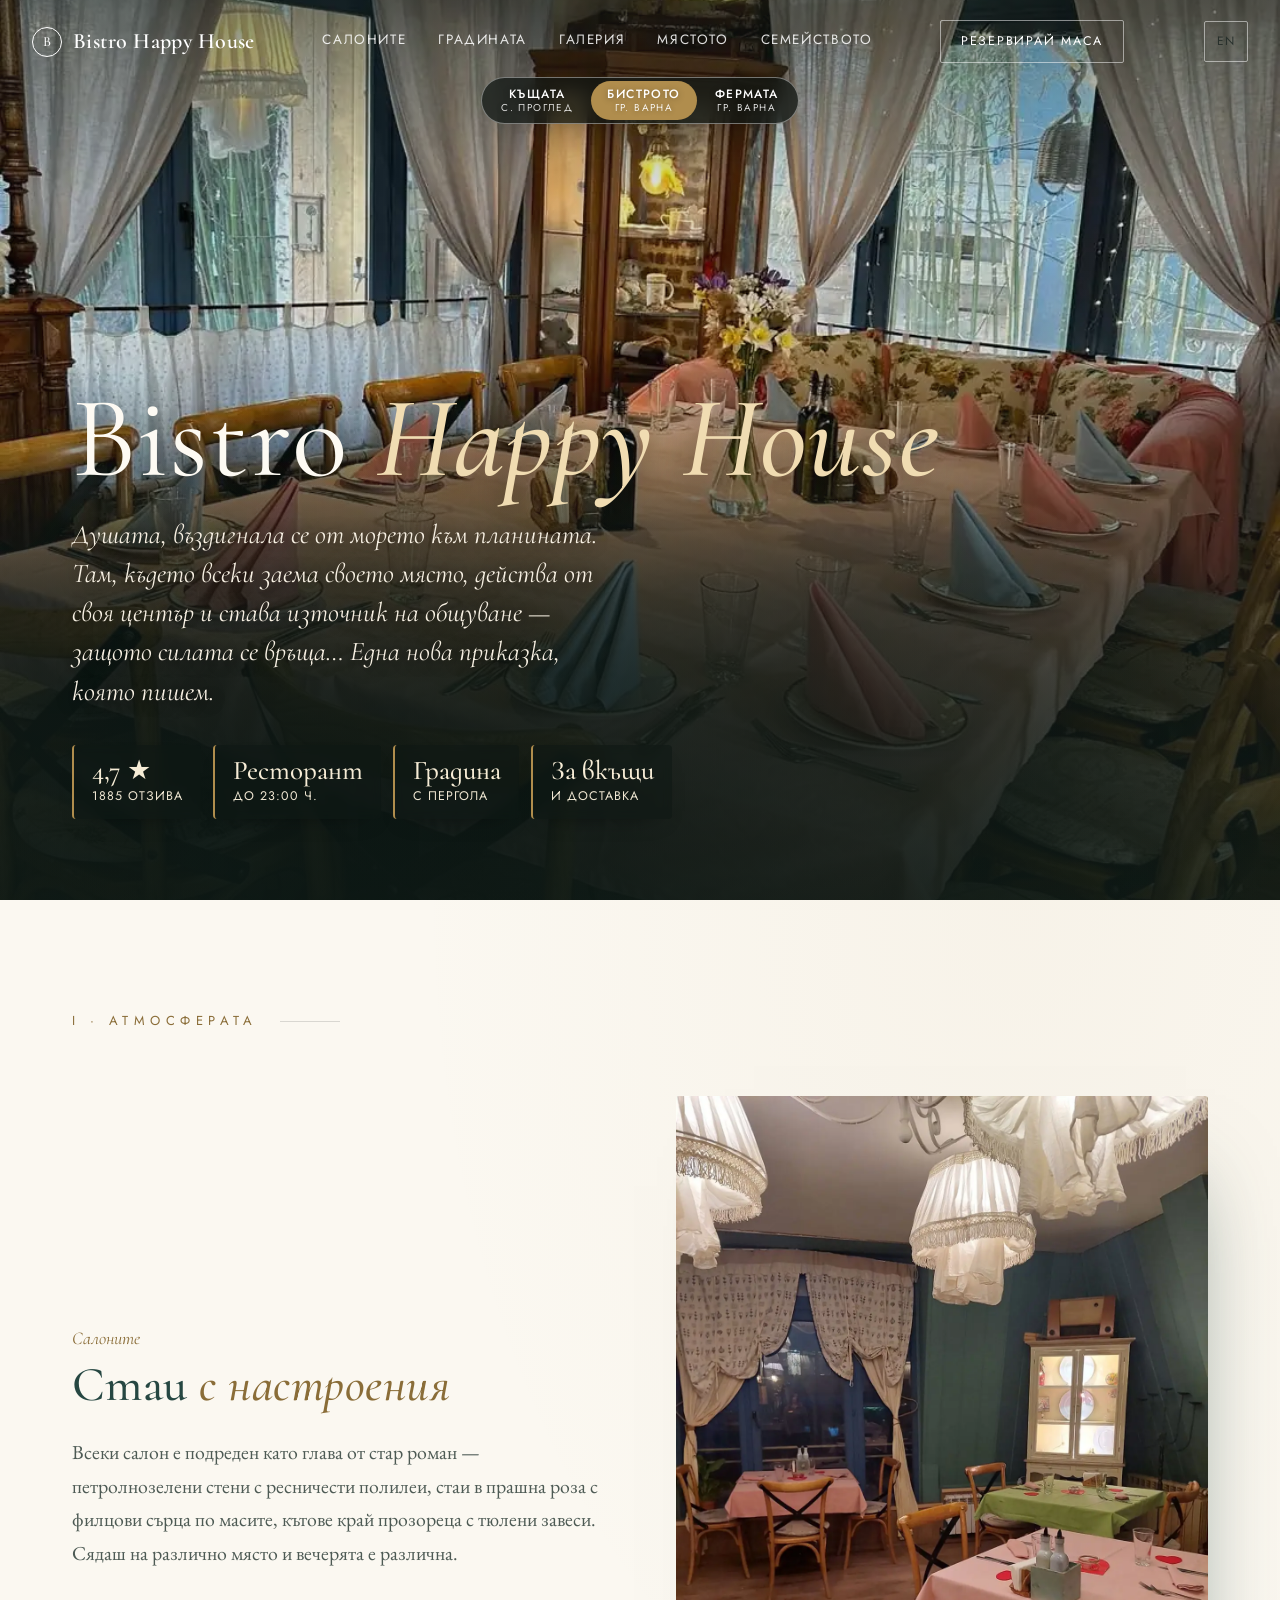
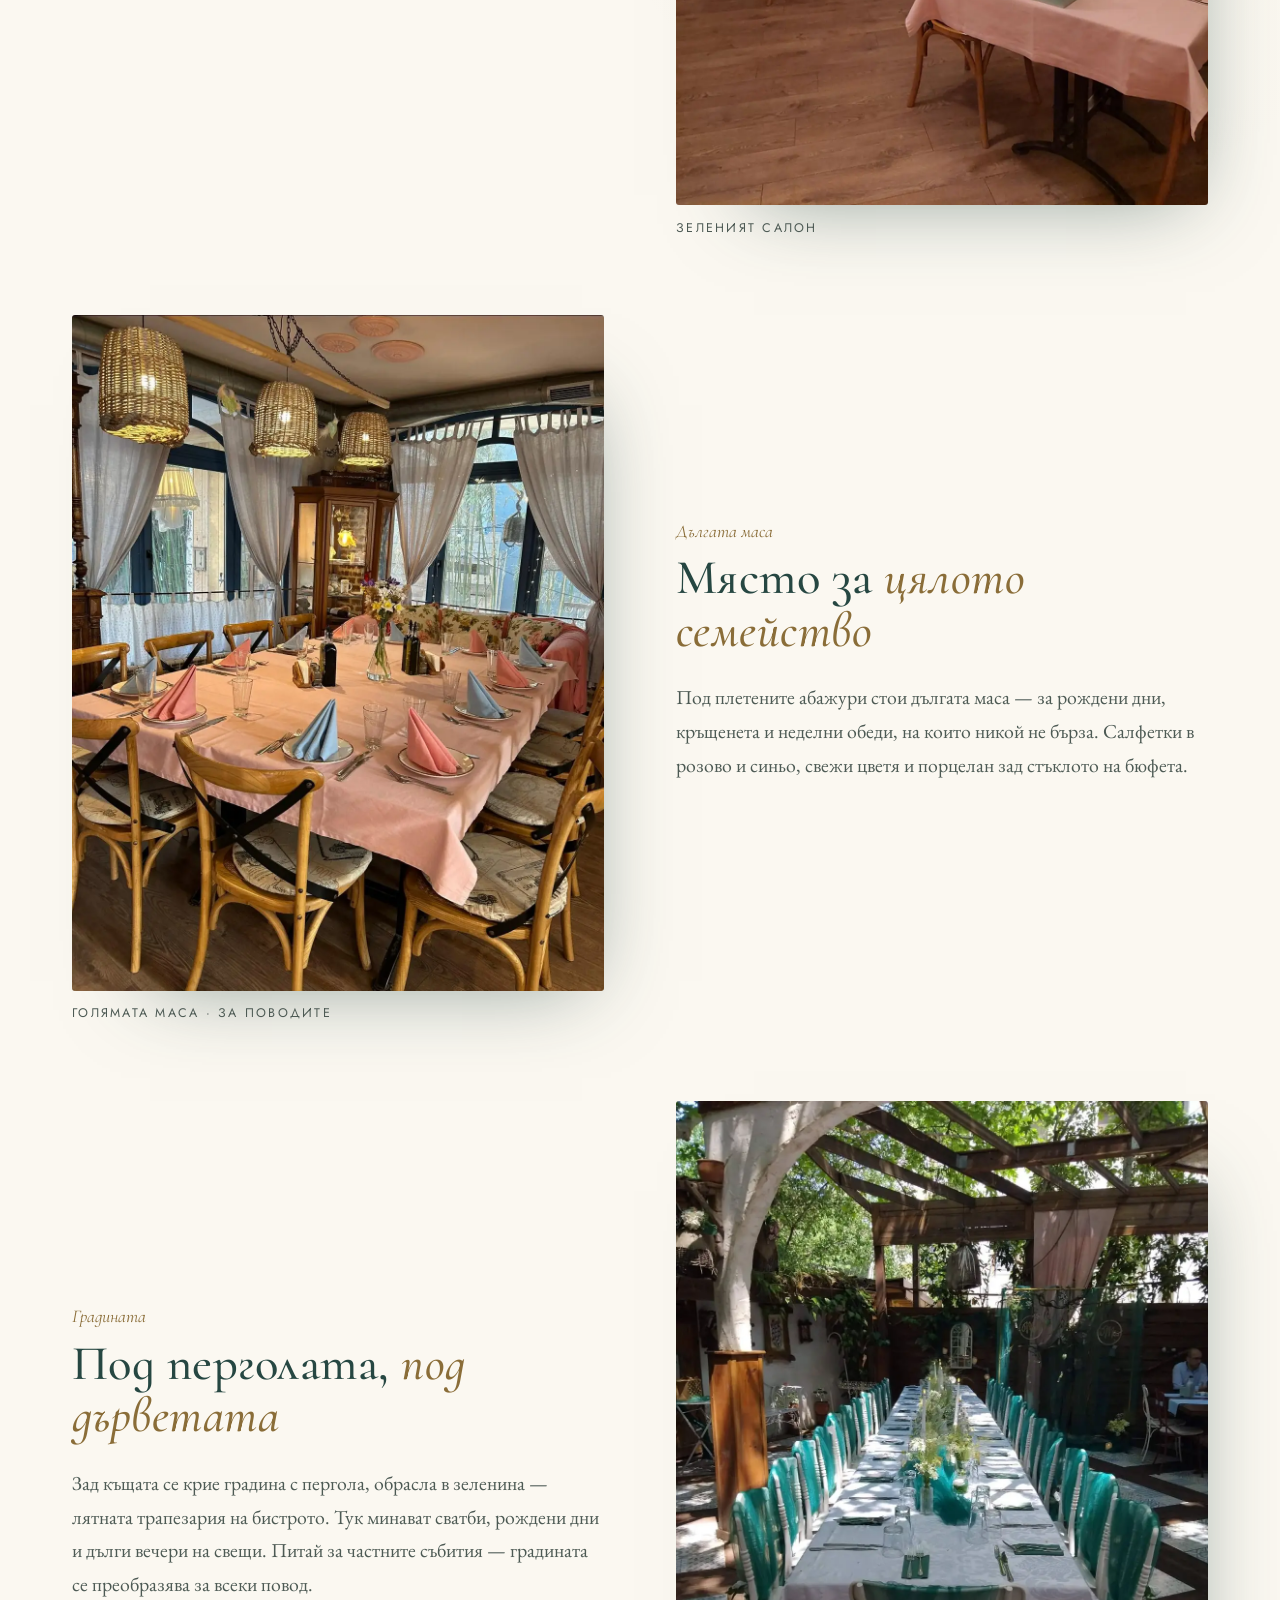
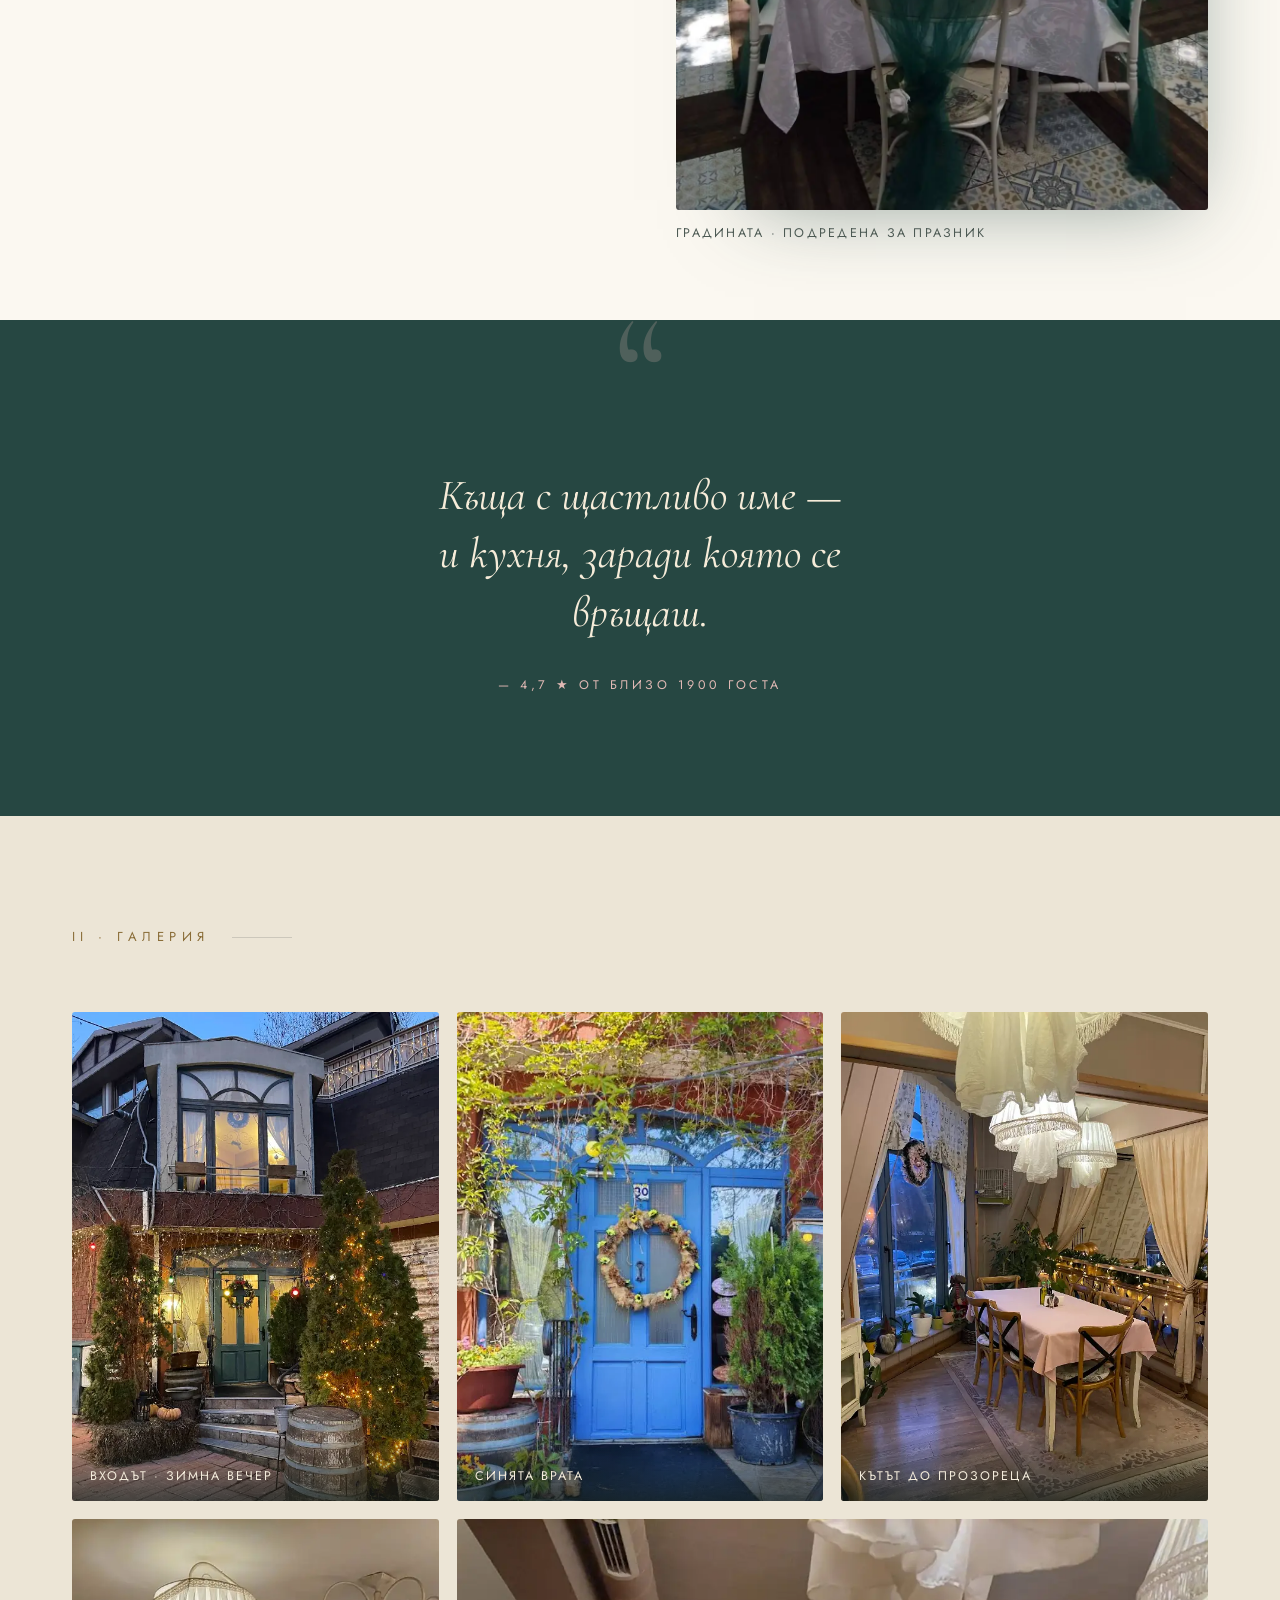
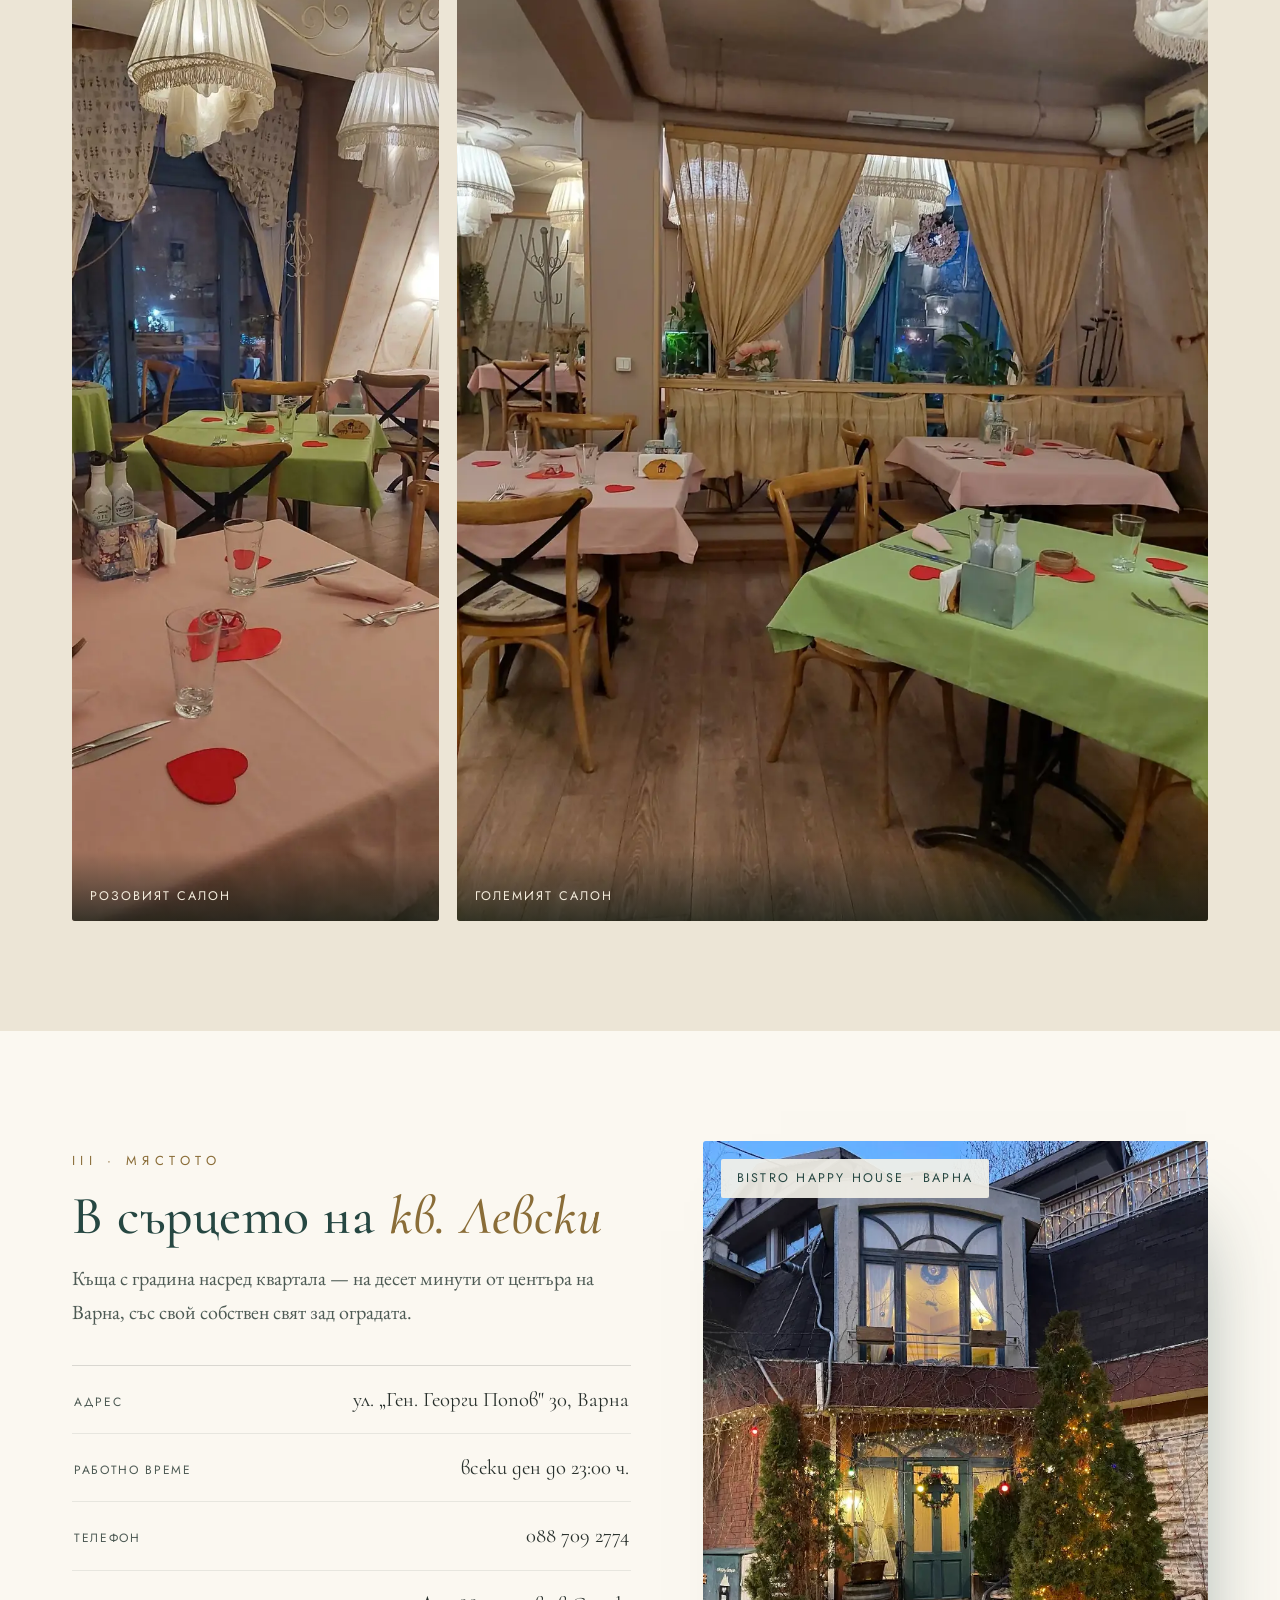
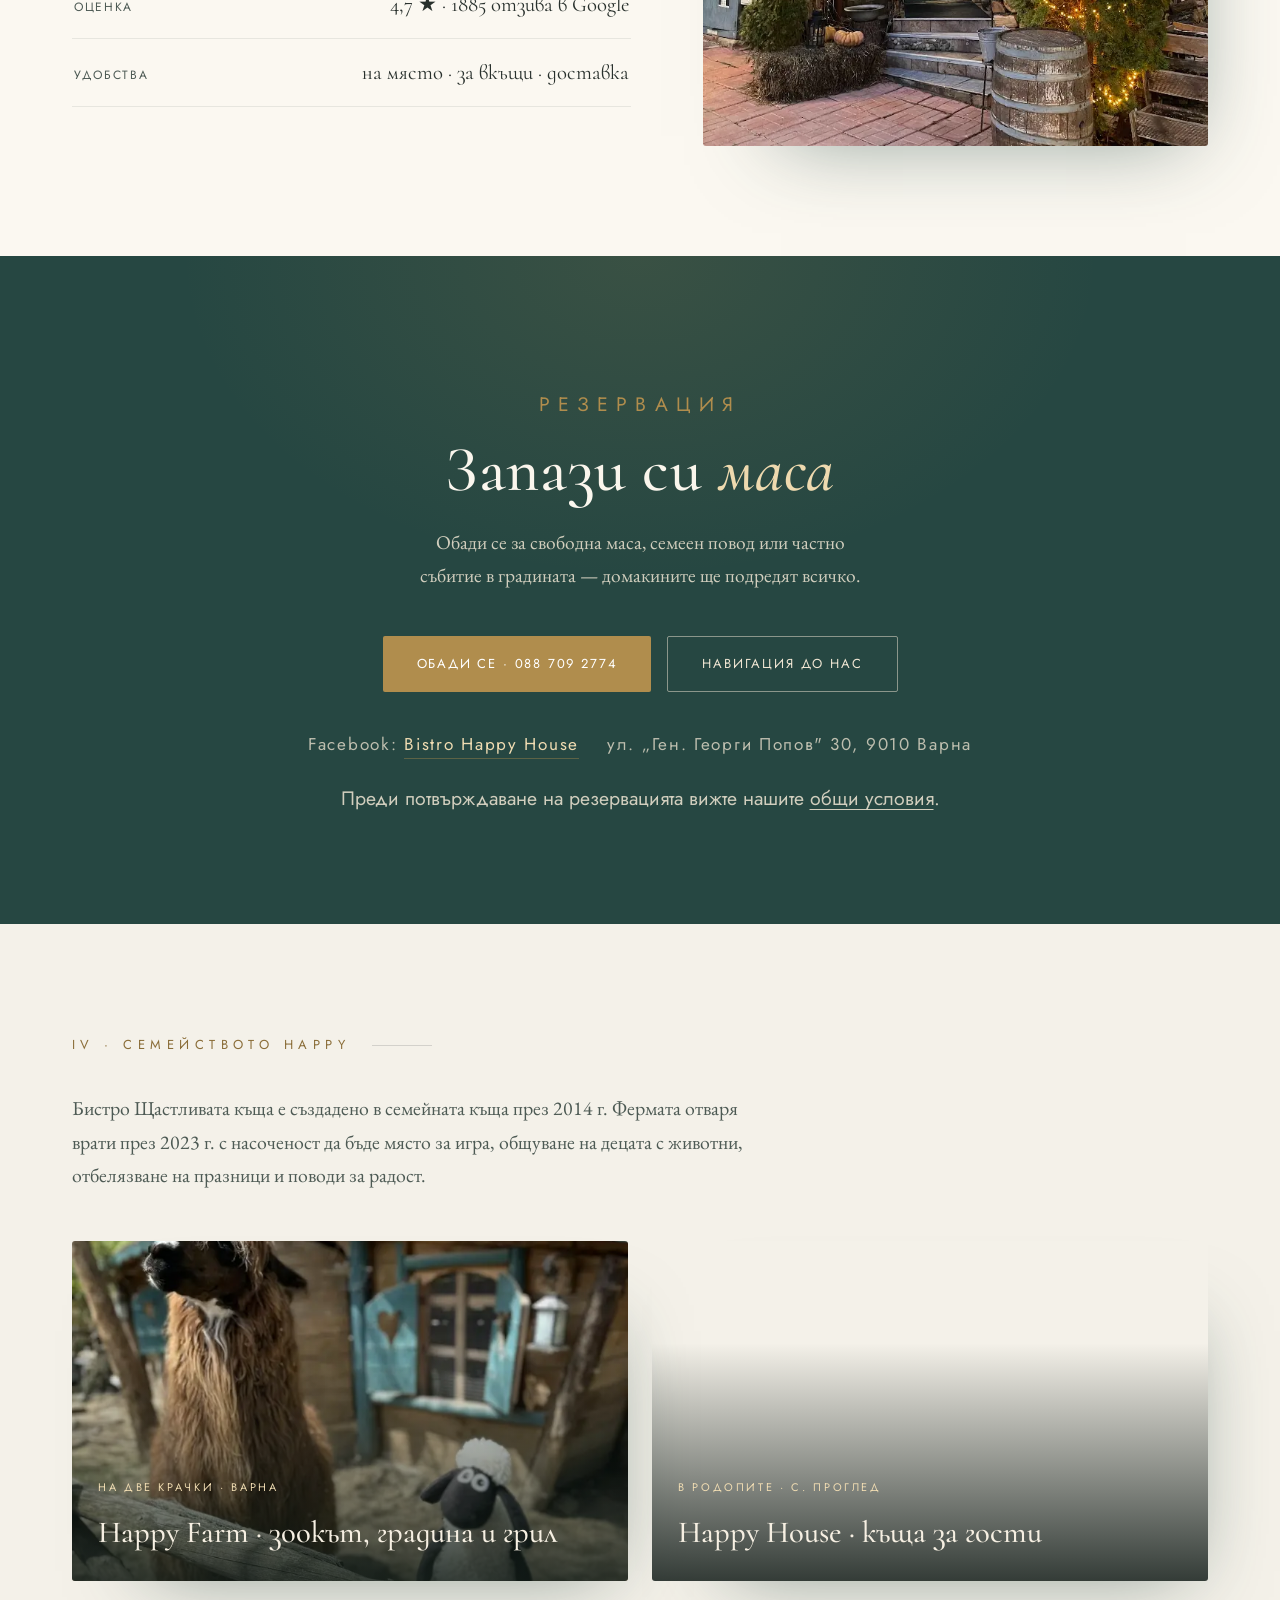
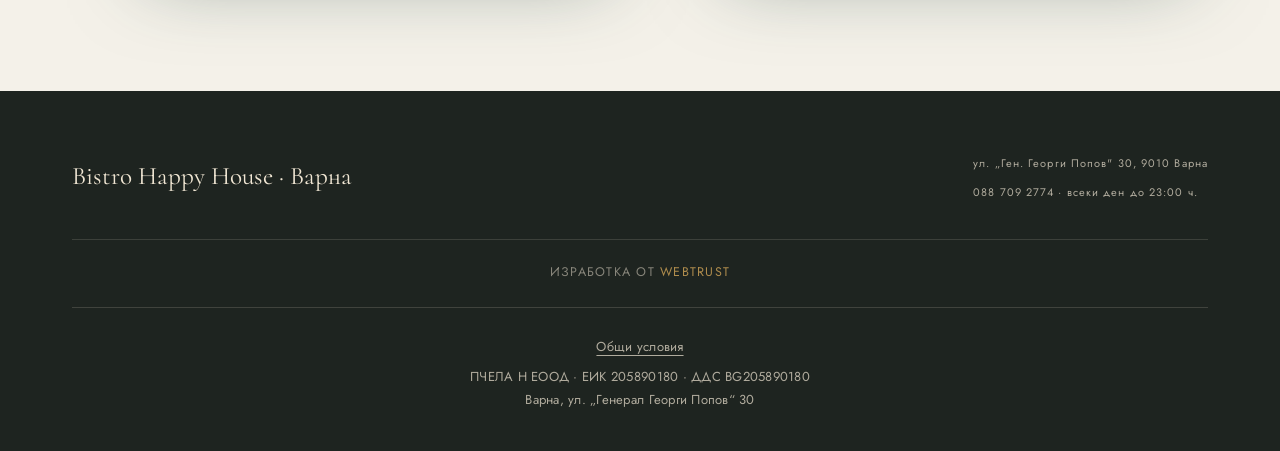
==== commit 3baa89c3: "Fix responsive gallery image sizing Allow CSS aspect ratios to control image height when intrinsic w" ====
--- a/bistro.html
+++ b/bistro.html
@@ -18,7 +18,7 @@
 <meta name="twitter:image" content="https://www.happyhouseprogled.com/assets/images/b-facade-e08e3575c6.webp">
 <link rel="preconnect" href="https://fonts.googleapis.com"><link rel="preconnect" href="https://fonts.gstatic.com" crossorigin>
 <link href="https://fonts.googleapis.com/css2?family=Cormorant:ital,wght@0,400;0,500;0,600;1,400;1,500&amp;family=EB+Garamond:ital,wght@0,400;0,500;1,400&amp;family=Jost:wght@300;400;500&amp;display=swap" rel="stylesheet">
-<link rel="stylesheet" href="/assets/site-d18f3b43e6.css"><link rel="preload" as="image" href="/assets/images/b-bigtable-54137716d3.webp" fetchpriority="high">
+<link rel="stylesheet" href="/assets/site-ca2eb3057c.css"><link rel="preload" as="image" href="/assets/images/b-bigtable-54137716d3.webp" fetchpriority="high">
 <script>document.documentElement.classList.add('js');</script>
 <noscript><style>.suite-panel,.suite-panel.active{display:grid;margin-bottom:48px}.season-content .sc{display:block;margin-bottom:24px}.suite-tabs,.season-switch,.nav-toggle{display:none}.reveal{opacity:1;transform:none}</style></noscript>
 <script type="application/ld+json">{"@context": "https://schema.org", "@graph": [{"@type": "Organization", "@id": "https://www.happyhouseprogled.com/#company", "name": "ПЧЕЛА Н ЕООД", "legalName": "ПЧЕЛА Н ЕООД", "taxID": "205890180", "vatID": "BG205890180", "address": {"@type": "PostalAddress", "streetAddress": "ул. Генерал Георги Попов 30", "addressLocality": "Варна", "addressCountry": "BG"}}, {"@type": "WebPage", "@id": "https://www.happyhouseprogled.com/bistro#webpage", "url": "https://www.happyhouseprogled.com/bistro", "name": "Bistro Happy House Варна | Ресторант с градина", "description": "Bistro Happy House във Варна: семеен ресторант с градина на ул. „Ген. Георги Попов“ 30. Уютни салони и частни събития. Обадете се за резервация.", "inLanguage": "bg", "publisher": {"@id": "https://www.happyhouseprogled.com/#company"}, "mainEntity": {"@id": "https://www.happyhouseprogled.com/bistro/#business"}}, {"@type": "Restaurant", "@id": "https://www.happyhouseprogled.com/bistro/#business", "name": "Bistro Happy House", "url": "https://www.happyhouseprogled.com/bistro", "image": "https://www.happyhouseprogled.com/assets/images/b-facade-e08e3575c6.webp", "telephone": "+359887092774", "address": {"@type": "PostalAddress", "streetAddress": "ул. Генерал Георги Попов 30", "addressLocality": "Варна", "addressCountry": "BG"}, "parentOrganization": {"@id": "https://www.happyhouseprogled.com/#company"}}]}</script>
--- a/assets/site-ca2eb3057c.css
+++ b/assets/site-ca2eb3057c.css
@@ -0,0 +1,1030 @@
+
+:root{
+  --ink:#2c2a26;
+  --ink-soft:#54504a;
+  --paper:#f6f1e7;
+  --paper-warm:#efe7d7;
+  --cream:#fbf8f1;
+  --pine:#2f4a41;
+  --pine-deep:#233830;
+  --teal:#5d7d78;
+  --rose:#c9a5a0;
+  --rose-deep:#a9807b;
+  --brass:#b08d4d;
+  --brass-deep:#8a6d38;
+  --line:rgba(44,42,38,.16);
+  --line-soft:rgba(44,42,38,.09);
+  --shadow:28px 40px 80px -50px rgba(35,56,48,.55);
+}
+*{margin:0;padding:0;box-sizing:border-box}
+html{scroll-behavior:smooth;-webkit-text-size-adjust:100%}
+body{
+  font-family:'EB Garamond',Georgia,serif;
+  color:var(--ink);
+  background:var(--paper);
+  line-height:1.7;
+  font-size:19px;
+  overflow-x:hidden;
+  -webkit-font-smoothing:antialiased;
+}
+.wrap{max-width:1200px;margin:0 auto;padding:0 32px}
+.narrow{max-width:760px;margin:0 auto;padding:0 32px}
+h1,h2,h3{font-family:'Cormorant',Georgia,serif;font-weight:500;line-height:1.08;letter-spacing:.01em}
+img{display:block;max-width:100%}
+a{color:inherit}
+
+/* ---------- eyebrow ---------- */
+.eyebrow{
+  font-family:'Jost',sans-serif;
+  font-weight:400;
+  font-size:12.5px;
+  letter-spacing:.42em;
+  text-transform:uppercase;
+  color:var(--brass-deep);
+  display:inline-block;
+}
+p.eyebrow{color:var(--brass-deep)}
+
+/* ---------- nav ---------- */
+.nav{
+  position:fixed;top:0;left:0;right:0;z-index:60;
+  display:flex;align-items:center;justify-content:space-between;
+  padding:20px 32px;
+  transition:background .5s ease,padding .5s ease,box-shadow .5s ease;
+  mix-blend-mode:normal;
+}
+.nav.solid{
+  background:rgba(246,241,231,.93);
+  backdrop-filter:blur(12px);
+  box-shadow:0 1px 0 var(--line-soft);
+  padding:14px 32px;
+}
+.nav-brand{
+  font-family:'Cormorant',serif;font-size:23px;font-weight:600;
+  letter-spacing:.02em;color:#fff;transition:color .5s;
+  display:flex;align-items:center;gap:11px;
+}
+.nav.solid .nav-brand{color:var(--pine-deep)}
+.nav-brand .mark{
+  width:30px;height:30px;flex:0 0 30px;border-radius:50%;
+  border:1.5px solid currentColor;
+  display:flex;align-items:center;justify-content:center;
+  font-size:14px;font-weight:500;
+}
+.nav-links{display:flex;gap:34px;align-items:center;font-family:'Jost',sans-serif;font-size:13.5px;letter-spacing:.12em;text-transform:uppercase;font-weight:400}
+.nav-links a{color:rgba(255,255,255,.86);text-decoration:none;position:relative;transition:color .4s;padding-bottom:3px}
+.nav.solid .nav-links a{color:var(--ink-soft)}
+.nav-links a::after{content:"";position:absolute;left:0;bottom:0;width:0;height:1px;background:var(--brass);transition:width .4s}
+.nav-links a:hover::after{width:100%}
+.nav-links a:hover{color:var(--brass)}
+.nav.solid .nav-links a:hover{color:var(--brass-deep)}
+.nav-cta{
+  font-family:'Jost',sans-serif;font-size:12.5px;letter-spacing:.14em;text-transform:uppercase;
+  border:1px solid rgba(255,255,255,.5);color:#fff;
+  padding:10px 20px;border-radius:2px;text-decoration:none;transition:all .4s;
+}
+.nav.solid .nav-cta{border-color:var(--pine);color:var(--pine)}
+.nav-cta:hover{background:var(--brass);border-color:var(--brass);color:#fff}
+.nav.solid .nav-cta:hover{background:var(--pine);border-color:var(--pine);color:#fff}
+.nav-toggle{display:none}
+
+/* ---------- hero ---------- */
+.hero{
+  position:relative;min-height:100vh;min-height:100svh;
+  display:flex;align-items:flex-end;
+  overflow:hidden;
+}
+.hero-bg{position:absolute;inset:0;z-index:0}
+.hero-bg .slide{
+  position:absolute;inset:0;background-size:cover;background-position:center;
+  opacity:0;transition:opacity 2.4s ease,transform 9s ease;
+  transform:scale(1.08);
+}
+.hero-bg .slide.on{opacity:1;transform:scale(1)}
+.hero-scrim{
+  position:absolute;inset:0;z-index:1;
+  background:
+    linear-gradient(180deg,rgba(20,30,26,.5) 0%,rgba(20,30,26,.12) 22%,rgba(20,30,26,.1) 40%,rgba(20,28,24,.6) 66%,rgba(18,27,22,.86) 100%),
+    radial-gradient(130% 80% at 20% 100%,rgba(18,27,22,.6),transparent 62%);
+}
+/* local shield directly behind the text block, so copy stays legible over any slide */
+.hero-inner{position:relative;z-index:2;padding-bottom:9vh;width:100%}
+.hero-inner::before{
+  content:"";position:absolute;z-index:-1;
+  left:-8vw;right:-8vw;bottom:-4vh;top:-2vh;
+  background:radial-gradient(90% 78% at 30% 72%,rgba(15,24,20,.72),rgba(15,24,20,.28) 55%,transparent 78%);
+  pointer-events:none;
+}
+.hero-place{
+  display:inline-flex;align-items:center;
+  font-family:'Jost',sans-serif;font-weight:400;
+  font-size:12px;letter-spacing:.24em;text-transform:uppercase;
+  color:#f3e8cf;
+  padding:9px 18px;border-radius:100px;
+  background:rgba(20,30,25,.5);
+  border:1px solid rgba(198,164,96,.5);
+  backdrop-filter:blur(6px);-webkit-backdrop-filter:blur(6px);
+  box-shadow:0 8px 24px -14px rgba(0,0,0,.6);
+}
+.hero h1{
+  color:#fdfaf3;
+  font-size:clamp(3.4rem,10vw,8.2rem);
+  font-weight:400;
+  letter-spacing:.005em;
+  margin:.24em 0 .12em;
+  text-shadow:0 2px 30px rgba(0,0,0,.55),0 1px 4px rgba(0,0,0,.4);
+}
+.hero h1 em{font-style:italic;font-weight:500;color:#f0dcb2}
+.hero-sub{
+  color:#f6efe2;
+  font-size:clamp(1.05rem,2.1vw,1.4rem);
+  max-width:44ch;
+  font-style:italic;
+  font-family:'Cormorant',serif;
+  font-weight:400;
+  line-height:1.45;
+  text-shadow:0 1px 16px rgba(0,0,0,.7),0 1px 3px rgba(0,0,0,.5);
+}
+.hero-meta{
+  display:flex;gap:12px;flex-wrap:wrap;margin-top:34px;
+}
+.hero-meta .chip{
+  display:flex;flex-direction:column;gap:2px;
+  padding:12px 18px;border-radius:4px;
+  background:rgba(18,28,23,.52);
+  border-left:2px solid var(--brass);
+  backdrop-filter:blur(6px);-webkit-backdrop-filter:blur(6px);
+  box-shadow:0 10px 26px -18px rgba(0,0,0,.7);
+}
+.hero-meta .chip b{
+  font-family:'Cormorant',serif;font-weight:600;font-size:1.5rem;line-height:1;
+  color:#f6ecd6;letter-spacing:0;
+}
+.hero-meta .chip{
+  font-family:'Jost',sans-serif;font-size:10.5px;letter-spacing:.14em;text-transform:uppercase;
+  color:rgba(240,232,214,.82);
+}
+.hero-scroll{
+  position:absolute;bottom:26px;left:50%;transform:translateX(-50%);z-index:3;
+  display:flex;flex-direction:column;align-items:center;gap:8px;
+  font-family:'Jost',sans-serif;font-size:10.5px;letter-spacing:.3em;text-transform:uppercase;
+  color:rgba(245,238,225,.7);
+}
+.hero-scroll .rail{width:1px;height:44px;background:linear-gradient(rgba(245,238,225,.7),transparent);position:relative;overflow:hidden}
+.hero-scroll .rail::after{content:"";position:absolute;top:-44px;left:0;width:1px;height:44px;background:linear-gradient(transparent,var(--brass),transparent);animation:drop 2.4s infinite}
+@keyframes drop{to{top:44px}}
+
+/* ---------- section frame ---------- */
+.section{padding:120px 0;position:relative}
+.section-tag{display:flex;align-items:center;gap:16px;margin-bottom:22px}
+.section-tag .num{font-family:'Jost',sans-serif;font-size:12px;letter-spacing:.2em;color:var(--brass-deep)}
+.section-tag .line{flex:1;height:1px;background:var(--line);max-width:60px}
+
+.reveal{opacity:0;transform:translateY(26px);transition:opacity 1.1s cubic-bezier(.2,.7,.2,1),transform 1.1s cubic-bezier(.2,.7,.2,1)}
+.reveal.in{opacity:1;transform:none}
+.reveal.d1{transition-delay:.12s}.reveal.d2{transition-delay:.24s}.reveal.d3{transition-delay:.36s}.reveal.d4{transition-delay:.48s}
+
+/* ---------- story / chapter ---------- */
+.story{background:var(--cream);position:relative}
+.story::before{
+  content:"";position:absolute;inset:0;pointer-events:none;
+  background:radial-gradient(80% 60% at 80% 0%,rgba(176,141,77,.05),transparent 60%);
+}
+.chapter{
+  display:grid;grid-template-columns:1fr 1fr;gap:72px;align-items:center;
+  margin-bottom:120px;
+}
+.chapter:last-child{margin-bottom:0}
+.chapter.flip .chapter-text{order:2}
+.chapter-num{
+  font-family:'Cormorant',serif;font-size:clamp(4rem,8vw,7rem);
+  font-weight:400;font-style:italic;color:rgba(47,74,65,.13);line-height:.8;margin-bottom:.1em;
+}
+.chapter h2{font-size:clamp(2.1rem,3.6vw,3.1rem);margin-bottom:.5em;color:var(--pine-deep)}
+.chapter h2 em{font-style:italic;color:var(--brass-deep)}
+.chapter p{color:var(--ink-soft);font-size:1.08rem;margin-bottom:1.1em}
+.chapter p:last-child{margin-bottom:0}
+.drop::first-letter{
+  font-family:'Cormorant',serif;font-size:3.6em;line-height:.72;float:left;
+  padding:.06em .1em 0 0;color:var(--pine);font-weight:500;font-style:italic;
+}
+.chapter-figure{position:relative}
+.chapter-figure img{width:100%;height:100%;object-fit:cover;border-radius:2px;box-shadow:var(--shadow)}
+.chapter-figure .frame{
+  position:absolute;inset:14px;border:1px solid rgba(251,248,241,.35);pointer-events:none;border-radius:2px;
+  mix-blend-mode:overlay;
+}
+.chapter-figure figcaption{
+  position:absolute;left:0;bottom:-30px;
+  font-family:'Jost',sans-serif;font-size:11px;letter-spacing:.18em;text-transform:uppercase;color:var(--ink-soft);
+}
+
+/* ---------- pull quote ---------- */
+.quote-band{
+  background:var(--pine-deep);color:#f3ead7;text-align:center;
+  padding:130px 0;position:relative;overflow:hidden;
+}
+.quote-band .qmark{
+  font-family:'Cormorant',serif;font-size:14rem;line-height:.5;color:rgba(176,141,77,.22);
+  position:absolute;top:.32em;left:50%;transform:translateX(-50%);
+}
+.quote-band blockquote{
+  font-family:'Cormorant',serif;font-style:italic;font-weight:400;
+  font-size:clamp(1.7rem,4vw,3rem);line-height:1.3;
+  max-width:20ch;margin:0 auto;position:relative;z-index:1;color:#f6ecd9;
+}
+.quote-band cite{
+  display:block;margin-top:34px;font-family:'Jost',sans-serif;font-style:normal;
+  font-size:12px;letter-spacing:.28em;text-transform:uppercase;color:rgba(230,214,180,.7);position:relative;z-index:1;
+}
+
+/* ---------- facts strip ---------- */
+.facts{background:var(--paper-warm);padding:0}
+.facts-grid{display:grid;grid-template-columns:repeat(4,1fr)}
+.fact{
+  padding:56px 34px;text-align:center;border-right:1px solid var(--line-soft);
+  position:relative;transition:background .5s;
+}
+.fact:last-child{border-right:none}
+.fact:hover{background:rgba(251,248,241,.6)}
+.fact .n{font-family:'Cormorant',serif;font-size:3.4rem;font-weight:500;color:var(--pine);line-height:1}
+.fact .n em{font-style:italic;font-size:.5em;color:var(--brass-deep);vertical-align:.4em}
+.fact .l{font-family:'Jost',sans-serif;font-size:11.5px;letter-spacing:.18em;text-transform:uppercase;color:var(--ink-soft);margin-top:12px}
+
+/* ---------- suites ---------- */
+.suites{background:var(--cream)}
+.suites-head{text-align:center;margin-bottom:64px}
+.suites-head h2{font-size:clamp(2.4rem,5vw,3.8rem);color:var(--pine-deep)}
+.suites-head h2 em{font-style:italic;color:var(--brass-deep)}
+.suites-head p{color:var(--ink-soft);max-width:52ch;margin:18px auto 0;font-size:1.08rem}
+
+.suite-tabs{display:flex;justify-content:center;gap:10px;flex-wrap:wrap;margin-bottom:44px}
+.suite-tab{
+  font-family:'Jost',sans-serif;font-size:12px;letter-spacing:.16em;text-transform:uppercase;
+  padding:12px 22px;border:1px solid var(--line);background:transparent;color:var(--ink-soft);
+  cursor:pointer;border-radius:2px;transition:all .4s;
+}
+.suite-tab:hover{border-color:var(--brass);color:var(--brass-deep)}
+.suite-tab.active{background:var(--pine);border-color:var(--pine);color:#f3ead7}
+
+.suite-panel{display:none;grid-template-columns:1.15fr 1fr;gap:56px;align-items:center}
+.suite-panel.active{display:grid;animation:fade .8s ease}
+@keyframes fade{from{opacity:0;transform:translateY(14px)}to{opacity:1;transform:none}}
+.suite-img{position:relative;overflow:hidden;border-radius:2px;box-shadow:var(--shadow)}
+.suite-img img{width:100%;aspect-ratio:4/3;object-fit:cover;transition:transform 1.4s ease}
+.suite-panel.active .suite-img img{animation:kenb 14s ease-in-out infinite alternate}
+@keyframes kenb{from{transform:scale(1)}to{transform:scale(1.07)}}
+.suite-body .chapter-num{font-size:4rem;margin-bottom:0}
+.suite-body h3{font-size:clamp(1.9rem,3.3vw,2.6rem);color:var(--pine-deep);margin-bottom:.3em}
+.suite-body h3 em{font-style:italic;color:var(--brass-deep)}
+.suite-tagline{font-family:'Cormorant',serif;font-style:italic;font-size:1.35rem;color:var(--teal);margin-bottom:1em}
+.suite-body p{color:var(--ink-soft);margin-bottom:1.4em}
+.suite-features{display:flex;flex-wrap:wrap;gap:10px}
+.suite-features span{
+  font-family:'Jost',sans-serif;font-size:11px;letter-spacing:.1em;text-transform:uppercase;
+  padding:8px 14px;background:var(--paper-warm);border-radius:2px;color:var(--ink-soft);
+}
+
+/* ---------- amenities / experience ---------- */
+.experience{background:var(--pine-deep);color:#f0e6d3;position:relative;overflow:hidden}
+.exp-head{text-align:center;margin-bottom:70px}
+.exp-head .eyebrow{color:var(--brass)}
+.exp-head h2{font-size:clamp(2.4rem,5vw,3.8rem);color:#f6ecd9;margin-top:14px}
+.exp-head h2 em{font-style:italic;color:var(--brass)}
+.exp-grid{display:grid;grid-template-columns:repeat(3,1fr);gap:2px;background:rgba(240,230,211,.1)}
+.exp-card{
+  background:var(--pine-deep);padding:48px 36px;position:relative;transition:background .6s;
+  min-height:270px;display:flex;flex-direction:column;
+}
+.exp-card:hover{background:var(--pine)}
+.exp-card .ic{width:38px;height:38px;margin-bottom:22px;color:var(--brass)}
+.exp-card h3{font-size:1.55rem;color:#f6ecd9;margin-bottom:.4em}
+.exp-card p{font-size:1rem;color:rgba(240,230,211,.72);line-height:1.6}
+.exp-card .tag{
+  margin-top:auto;padding-top:20px;font-family:'Jost',sans-serif;font-size:10.5px;
+  letter-spacing:.2em;text-transform:uppercase;color:rgba(176,141,77,.85);
+}
+
+/* ---------- herbal / ritual (owner's soul) ---------- */
+.ritual{background:var(--cream);position:relative;overflow:hidden}
+.ritual-inner{display:grid;grid-template-columns:1fr 1fr;gap:72px;align-items:center}
+.ritual-text h2{font-size:clamp(2.2rem,4.2vw,3.3rem);color:var(--pine-deep);margin-bottom:.5em}
+.ritual-text h2 em{font-style:italic;color:var(--brass-deep)}
+.ritual-text p{color:var(--ink-soft);margin-bottom:1.2em}
+.herb-cards{display:grid;gap:14px}
+.herb-card{
+  border:1px solid var(--line-soft);border-radius:3px;padding:0;overflow:hidden;
+  background:var(--paper);transition:box-shadow .5s,border-color .5s;
+}
+.herb-card summary{
+  list-style:none;cursor:pointer;padding:22px 26px;
+  display:flex;align-items:center;justify-content:space-between;gap:16px;
+  font-family:'Cormorant',serif;font-size:1.5rem;color:var(--pine-deep);transition:color .4s;
+}
+.herb-card summary::-webkit-details-marker{display:none}
+.herb-card summary .season{font-family:'Jost',sans-serif;font-size:10.5px;letter-spacing:.16em;text-transform:uppercase;color:var(--brass-deep);white-space:nowrap}
+.herb-card summary .chev{width:16px;height:16px;transition:transform .4s;flex:0 0 16px;color:var(--teal)}
+.herb-card[open] summary .chev{transform:rotate(45deg)}
+.herb-card[open]{box-shadow:var(--shadow);border-color:transparent}
+.herb-body{padding:0 26px 24px;color:var(--ink-soft);font-size:1rem}
+.herb-body .props{display:flex;flex-wrap:wrap;gap:7px;margin-top:14px}
+.herb-body .props span{font-family:'Jost',sans-serif;font-size:10px;letter-spacing:.06em;text-transform:uppercase;padding:6px 11px;background:var(--paper-warm);border-radius:20px;color:var(--pine)}
+
+/* ---------- location ---------- */
+.location{background:var(--paper-warm)}
+.loc-inner{display:grid;grid-template-columns:1fr 1fr;gap:64px;align-items:center}
+.loc-list{display:grid;gap:2px;margin-top:30px}
+.loc-item{
+  display:flex;justify-content:space-between;align-items:baseline;gap:20px;
+  padding:18px 0;border-bottom:1px solid var(--line-soft);
+}
+.loc-item .place{font-family:'Cormorant',serif;font-size:1.4rem;color:var(--pine-deep)}
+.loc-item .place small{display:block;font-family:'EB Garamond',serif;font-size:.85rem;color:var(--ink-soft);font-style:italic}
+.loc-item .dist{font-family:'Jost',sans-serif;font-size:12px;letter-spacing:.12em;text-transform:uppercase;color:var(--brass-deep);white-space:nowrap}
+.loc-map{position:relative;border-radius:3px;overflow:hidden;box-shadow:var(--shadow);aspect-ratio:3/4}
+.loc-map img{width:100%;height:100%;object-fit:cover}
+.loc-map .pin{
+  position:absolute;top:44%;left:50%;transform:translate(-50%,-50%);
+}
+.loc-map .pin .dot{width:14px;height:14px;border-radius:50%;background:var(--brass);box-shadow:0 0 0 0 rgba(176,141,77,.5);animation:pulse 2.6s infinite}
+@keyframes pulse{to{box-shadow:0 0 0 26px rgba(176,141,77,0)}}
+.loc-map .pin .lbl{
+  position:absolute;top:-38px;left:50%;transform:translateX(-50%);white-space:nowrap;
+  background:var(--cream);padding:6px 13px;border-radius:2px;font-family:'Jost',sans-serif;
+  font-size:11px;letter-spacing:.12em;text-transform:uppercase;color:var(--pine-deep);box-shadow:0 8px 20px -10px rgba(0,0,0,.4);
+}
+
+/* ---------- seasons toggle ---------- */
+.seasons{background:var(--cream);text-align:center}
+.season-switch{display:inline-flex;border:1px solid var(--line);border-radius:2px;overflow:hidden;margin:34px 0 48px}
+.season-switch button{
+  font-family:'Jost',sans-serif;font-size:12px;letter-spacing:.16em;text-transform:uppercase;
+  padding:12px 30px;background:transparent;color:var(--ink-soft);cursor:pointer;border:none;transition:all .4s;
+}
+.season-switch button.active{background:var(--pine);color:#f3ead7}
+.season-content{max-width:640px;margin:0 auto;min-height:130px}
+.season-content .sc{display:none}
+.season-content .sc.active{display:block;animation:fade .7s ease}
+.season-content h3{font-size:2rem;color:var(--pine-deep);margin-bottom:.3em}
+.season-content h3 em{font-style:italic;color:var(--brass-deep)}
+.season-content p{color:var(--ink-soft)}
+
+/* ---------- CTA / booking ---------- */
+.booking{background:var(--pine-deep);color:#f0e6d3;text-align:center;position:relative;overflow:hidden}
+.booking::before{content:"";position:absolute;inset:0;background:radial-gradient(60% 80% at 50% 0%,rgba(176,141,77,.14),transparent 60%)}
+.booking-inner{position:relative;z-index:1}
+.booking h2{font-size:clamp(2.6rem,6vw,4.6rem);color:#f7eeda;line-height:1.05}
+.booking h2 em{font-style:italic;color:var(--brass)}
+.booking p{color:rgba(240,230,211,.8);max-width:46ch;margin:22px auto 40px;font-size:1.1rem}
+.booking-actions{display:flex;gap:16px;justify-content:center;flex-wrap:wrap}
+.btn{
+  font-family:'Jost',sans-serif;font-size:13px;letter-spacing:.16em;text-transform:uppercase;
+  padding:17px 34px;border-radius:2px;text-decoration:none;transition:all .45s;display:inline-flex;align-items:center;gap:11px;cursor:pointer;border:none;
+}
+.btn-primary{background:var(--brass);color:#211a0c}
+.btn-primary:hover{background:#c9a55f;transform:translateY(-2px);box-shadow:0 16px 30px -14px rgba(176,141,77,.7)}
+.btn-ghost{border:1px solid rgba(240,230,211,.4);color:#f0e6d3;background:transparent}
+.btn-ghost:hover{border-color:var(--brass);color:var(--brass)}
+.booking-contacts{margin-top:44px;display:flex;gap:34px;justify-content:center;flex-wrap:wrap;font-family:'Jost',sans-serif;font-size:12.5px;letter-spacing:.1em;color:rgba(240,230,211,.7)}
+.booking-contacts a{color:rgba(240,230,211,.9);text-decoration:none;border-bottom:1px solid rgba(176,141,77,.4);padding-bottom:2px;transition:color .3s}
+.booking-contacts a:hover{color:var(--brass)}
+
+/* ---------- footer ---------- */
+.footer{background:#20211d;color:rgba(240,230,211,.6);padding:56px 0 34px}
+.footer-inner{display:flex;justify-content:space-between;align-items:center;flex-wrap:wrap;gap:20px}
+.footer-brand{font-family:'Cormorant',serif;font-size:1.7rem;color:rgba(246,236,217,.9)}
+.footer small{font-family:'Jost',sans-serif;font-size:11px;letter-spacing:.1em}
+.footer a{color:var(--brass);text-decoration:none}
+.credit{margin-top:30px;padding-top:22px;border-top:1px solid rgba(240,230,211,.12);text-align:center;font-family:'Jost',sans-serif;font-size:11px;letter-spacing:.14em;text-transform:uppercase;color:rgba(240,230,211,.4)}
+.credit a{color:rgba(240,230,211,.6)}
+
+/* ---------- sticky mobile cta ---------- */
+.sticky-cta{
+  position:fixed;left:0;right:0;bottom:0;z-index:50;
+  display:none;padding:12px 16px;
+  background:rgba(35,56,48,.96);backdrop-filter:blur(10px);
+  gap:10px;box-shadow:0 -6px 24px -12px rgba(0,0,0,.5);
+}
+.sticky-cta a{flex:1;text-align:center;font-family:'Jost',sans-serif;font-size:12px;letter-spacing:.1em;text-transform:uppercase;padding:14px;border-radius:2px;text-decoration:none}
+.sticky-cta .s-call{background:transparent;border:1px solid rgba(240,230,211,.4);color:#f0e6d3}
+.sticky-cta .s-book{background:var(--brass);color:#211a0c}
+
+/* ---------- responsive ---------- */
+@media(max-width:900px){
+  body{font-size:18px}
+  .nav-links,.nav-cta{display:none}
+  .nav-toggle{display:flex;flex-direction:column;gap:5px;background:none;border:none;cursor:pointer;padding:6px}
+  .nav-toggle span{width:26px;height:1.5px;background:#fff;transition:.4s}
+  .nav.solid .nav-toggle span{background:var(--pine-deep)}
+  .chapter,.suite-panel.active,.ritual-inner,.loc-inner{grid-template-columns:1fr;gap:40px}
+  .chapter.flip .chapter-text{order:0}
+  .chapter-figure figcaption{position:static;margin-top:14px}
+  .facts-grid{grid-template-columns:1fr 1fr}
+  .fact{border-bottom:1px solid var(--line-soft)}
+  .fact:nth-child(even){border-right:none}
+  .exp-grid{grid-template-columns:1fr}
+  .section{padding:80px 0}
+  .quote-band{padding:90px 0}
+  .sticky-cta{display:flex}
+  .footer-inner{flex-direction:column;text-align:center}
+  body{padding-bottom:64px}
+}
+@media(max-width:900px){
+  /* stronger bottom shield on phones where the slide is brighter mid-frame */
+  .hero-scrim{
+    background:
+      linear-gradient(180deg,rgba(18,27,22,.55) 0%,rgba(18,27,22,.2) 20%,rgba(18,27,22,.3) 42%,rgba(16,25,20,.72) 62%,rgba(14,22,18,.92) 100%),
+      radial-gradient(120% 60% at 30% 100%,rgba(14,22,18,.7),transparent 65%);
+  }
+  .hero-inner::before{
+    left:-12vw;right:-12vw;top:2vh;bottom:-6vh;
+    background:radial-gradient(100% 70% at 30% 80%,rgba(12,20,16,.82),rgba(12,20,16,.4) 58%,transparent 82%);
+  }
+  .hero{align-items:flex-end}
+  .hero-inner{padding-top:calc(6vh + 84px);padding-bottom:calc(9vh + 64px)}
+  .hero-scroll{display:none}
+}
+@media(max-width:560px){
+  .wrap,.narrow{padding-left:22px;padding-right:22px}
+  .hero .fam-switch{margin-bottom:18px}
+  .facts-grid{grid-template-columns:1fr}
+  .fact:nth-child(odd){border-right:none}
+  .hero h1{font-size:clamp(3rem,13vw,4.4rem)}
+  .hero-place{font-size:10.5px;letter-spacing:.16em;padding:8px 15px}
+  .hero-meta{display:grid;grid-template-columns:1fr 1fr;gap:10px;width:100%}
+  .hero-meta .chip{padding:11px 14px}
+  .hero-meta .chip b{font-size:1.3rem}
+  .suite-tabs{gap:6px}
+  .suite-tab{padding:10px 14px;font-size:11px}
+}
+
+/* ---------- family ---------- */
+.family{background:var(--paper-warm)}
+.fam-title{font-size:clamp(2.2rem,4.2vw,3.3rem);color:var(--pine-deep);margin-top:12px}
+.fam-title em{font-style:italic;color:var(--brass-deep)}
+.fam-sub{color:var(--ink-soft);margin-top:16px;max-width:62ch}
+.family-grid{display:grid;grid-template-columns:1fr 1fr;gap:24px;margin-top:48px}
+.family-card{position:relative;display:block;border-radius:3px;overflow:hidden;text-decoration:none;box-shadow:var(--shadow)}
+.family-card img{width:100%;height:420px;object-fit:cover;transition:transform 1.4s ease}
+.family-card:hover img{transform:scale(1.05)}
+.family-card .veil{position:absolute;inset:0;background:linear-gradient(transparent 22%,rgba(20,30,26,.9))}
+.family-card .txt{position:absolute;left:26px;right:26px;bottom:22px;color:#f6efe2}
+.family-card .txt small{font-family:'Jost',sans-serif;font-size:11px;letter-spacing:.24em;text-transform:uppercase;color:#f0dcb2}
+.family-card .txt strong{display:block;font-family:'Cormorant',serif;font-size:1.8rem;font-weight:500;margin-top:6px}
+.family-card .fam-note{display:block;font-size:.92rem;line-height:1.5;color:rgba(246,239,226,.82);margin-top:8px}
+@media(max-width:980px){.family-grid{grid-template-columns:1fr}.family-card img{height:340px}}
+
+/* dark-mode override for FB/IG in-app browsers */
+@media (prefers-color-scheme: dark){
+  :root{
+    --ink:#2c2a26 !important;--ink-soft:#54504a !important;--paper:#f6f1e7 !important;
+    --cream:#fbf8f1 !important;--paper-warm:#efe7d7 !important;
+  }
+  body{background:#f6f1e7 !important;color:#2c2a26 !important}
+  .story,.suites,.seasons,.ritual{background:#fbf8f1 !important}
+  .facts,.location,.family,.yard{background:#efe7d7 !important}
+  .experience,.quote-band,.booking{background:#233830 !important;color:#f0e6d3 !important}
+  .exp-card{background:#233830 !important}
+  .footer{background:#20211d !important}
+  .herb-card,.suite-img,.loc-map{background:#f6f1e7 !important}
+  .season-content h3,.chapter h2,.suite-body h3{color:#233830 !important}
+}
+@media(prefers-reduced-motion:reduce){
+  *{animation:none !important;transition-duration:.01ms !important;scroll-behavior:auto !important}
+  .reveal{opacity:1;transform:none}
+}
+
+/* ---------- family switcher ---------- */
+.nav{flex-wrap:wrap}
+.fam-switch{order:10;flex-basis:100%;display:flex;justify-content:center;margin-top:14px}
+.nav.solid .fam-switch{margin-top:10px}
+.fam-switch-in{display:inline-flex;align-items:center;gap:2px;padding:3px;border-radius:100px;border:1px solid rgba(255,255,255,.4);background:rgba(14,22,18,.72);backdrop-filter:blur(8px);-webkit-backdrop-filter:blur(8px);box-shadow:0 10px 30px -18px rgba(0,0,0,.6)}
+.nav.solid .fam-switch-in{border-color:var(--line);background:rgba(0,0,0,.035);backdrop-filter:none;-webkit-backdrop-filter:none}
+.fam-switch a{font-family:'Jost',sans-serif;font-size:11.5px;letter-spacing:.12em;text-transform:uppercase;text-decoration:none;padding:8px 18px;border-radius:100px;color:#fff;transition:all .35s;white-space:nowrap}
+.nav.solid .fam-switch a{color:var(--ink-soft)}
+.fam-switch a:hover{color:#fff;background:rgba(255,255,255,.14)}
+.nav.solid .fam-switch a:hover{color:var(--brass-deep);background:rgba(0,0,0,.05)}
+.fam-switch a.on,.nav.solid .fam-switch a.on{background:var(--brass);color:#fff}
+.pg-f .fam-switch a.on,.pg-f .nav.solid .fam-switch a.on{background:#c8a45c}
+.pg-f .nav.solid .fam-switch a:hover{color:#9c7c3c}
+@media(max-width:420px){.fam-switch a{padding:7px 12px;font-size:10.5px;letter-spacing:.07em}}
+
+/* ---------- switcher sublabels ---------- */
+.fam-switch a{display:flex;flex-direction:column;align-items:center;gap:2px;padding:7px 16px;line-height:1.05}
+.fam-switch a b{font-weight:500;font-size:11.5px;letter-spacing:.12em}
+.fam-switch a small{font-size:8.5px;letter-spacing:.2em;opacity:.85}
+.fam-switch a.on small{opacity:.9}
+@media(max-width:420px){.fam-switch a{padding:6px 10px}.fam-switch a b{font-size:10.5px;letter-spacing:.07em}.fam-switch a small{font-size:8px;letter-spacing:.12em}}
+
+/* ---------- stronger family section (home) ---------- */
+.fam-cols{display:grid;grid-template-columns:1.05fr .95fr;gap:64px;align-items:center;margin:52px 0 64px}
+.fam-manifesto{color:var(--ink-soft);margin-top:18px;max-width:58ch}
+.fam-manifesto:first-child{margin-top:0}
+.fam-locrows{margin-top:34px;border-top:1px solid var(--line)}
+.fam-locrow{display:flex;gap:18px;align-items:baseline;padding:15px 2px;border-bottom:1px solid var(--line-soft)}
+.lr-tag{flex:0 0 108px;font-family:'Jost',sans-serif;font-size:10.5px;letter-spacing:.2em;text-transform:uppercase;color:var(--brass-deep)}
+.lr-txt{font-size:1rem;color:var(--ink-soft)}
+.lr-txt b{font-family:'Cormorant',serif;font-weight:600;font-size:1.1rem;color:var(--pine-deep)}
+.fam-map svg{width:100%;height:auto;display:block}
+.m-name{font-family:'Cormorant',serif;font-size:21px;font-weight:600;fill:var(--pine-deep)}
+.m-sub{font-family:'Jost',sans-serif;font-size:10.5px;letter-spacing:2.2px;text-transform:uppercase;fill:var(--brass-deep)}
+.m-dist{font-family:'Jost',sans-serif;font-size:11px;letter-spacing:1.6px;text-transform:uppercase;fill:var(--ink-soft)}
+.m-cap{font-family:'Jost',sans-serif;font-size:10.5px;letter-spacing:2.4px;text-transform:uppercase;fill:var(--ink-soft);opacity:.75}
+.loc-badge{position:absolute;top:16px;left:16px;z-index:2;background:rgba(251,248,241,.94);color:var(--pine-deep);font-family:'Jost',sans-serif;font-size:10.5px;letter-spacing:.18em;text-transform:uppercase;padding:8px 14px;border-radius:2px;box-shadow:0 8px 24px -14px rgba(0,0,0,.4)}
+.fam-close{text-align:center;font-family:'Cormorant',serif;font-style:italic;font-size:clamp(1.25rem,2.4vw,1.6rem);color:var(--pine-deep);margin-top:52px}
+.fam-close em{color:var(--brass-deep)}
+.fam-lead{max-width:68ch;color:var(--ink-soft);margin:-28px 0 48px;font-size:1.04rem}
+@media(max-width:980px){.fam-cols{grid-template-columns:1fr;gap:44px}.fam-lead{margin-top:-20px}}
+
+.fam-switch a{text-shadow:0 1px 6px rgba(0,0,0,.35)}
+.nav.solid .fam-switch a{text-shadow:none}
+
+.root-line{margin-top:18px;font-family:'Cormorant',serif;font-size:1.2rem;color:var(--pine-deep);border-left:2px solid var(--brass);padding-left:16px}
+.herb-chips{display:flex;flex-wrap:wrap;gap:8px;margin-top:16px}
+.herb-chips span{font-family:'Jost',sans-serif;font-size:11px;letter-spacing:.14em;text-transform:uppercase;color:var(--brass-deep);border:1px solid rgba(140,110,60,.4);padding:6px 13px;border-radius:100px}
+
+.suite-thumbs{display:grid;grid-template-columns:repeat(5,1fr);gap:8px;margin-top:10px}
+.suite-thumbs img{width:100%;aspect-ratio:1;object-fit:cover;border-radius:2px;cursor:pointer;opacity:.8;transition:opacity .3s,outline .3s;outline:1px solid transparent}
+.suite-thumbs img:hover{opacity:1}
+.suite-thumbs img.on{opacity:1;outline:1.5px solid var(--brass)}
+.suite-img .suite-main{transition:opacity .35s}
+
+.yard{background:var(--paper-warm)}
+.yard-grid{display:grid;grid-template-columns:repeat(3,1fr);gap:18px}
+.yard-grid figure{overflow:hidden;border-radius:3px;position:relative}
+.yard-grid img{width:100%;height:100%;object-fit:cover;aspect-ratio:3/4;transition:transform 1.4s ease}
+.yard-grid figure:hover img{transform:scale(1.05)}
+.yard-grid figcaption{position:absolute;left:0;right:0;bottom:0;padding:34px 18px 14px;background:linear-gradient(transparent,rgba(30,36,32,.72));color:#f4ecdc;font-family:'Jost',sans-serif;font-size:11.5px;letter-spacing:.16em;text-transform:uppercase}
+@media(max-width:980px){.yard-grid{grid-template-columns:1fr 1fr}}
+@media(max-width:560px){.yard-grid{grid-template-columns:1fr}.yard-grid img{aspect-ratio:4/3}}
+
+
+
+.pageview{display:none}
+.pageview.active{display:block}
+.pg-b,.pg-f{font-family:'EB Garamond',Georgia,serif;line-height:1.7;font-size:19px}
+.pg-b{
+  --ink:#28302c;
+  --ink-soft:#4d5a54;
+  --paper:#f4f1e9;
+  --paper-warm:#ece5d6;
+  --cream:#fbf8f1;
+  --teal:#37605b;
+  --teal-deep:#264742;
+  --rose:#e0b9b4;
+  --rose-deep:#b98a84;
+  --brass:#b08d4d;
+  --brass-deep:#8a6d38;
+  --line:rgba(40,48,44,.16);
+  --line-soft:rgba(40,48,44,.09);
+  --shadow:28px 40px 80px -50px rgba(38,71,66,.55);
+}
+.pg-b{font-family:'EB Garamond',Georgia,serif;color:var(--ink);background:var(--paper);line-height:1.7;font-size:19px;overflow-x:hidden;-webkit-font-smoothing:antialiased}
+.pg-b .wrap{max-width:1200px;margin:0 auto;padding:0 32px}
+.pg-b h1, .pg-b h2, .pg-b h3{font-family:'Cormorant',Georgia,serif;font-weight:500;line-height:1.08;letter-spacing:.01em}
+.pg-b img{display:block;max-width:100%}
+.pg-b a{color:inherit}
+.pg-b .eyebrow{font-family:'Jost',sans-serif;font-weight:400;font-size:12.5px;letter-spacing:.42em;text-transform:uppercase;color:var(--brass-deep);display:inline-block}
+.pg-b .nav{position:fixed;top:0;left:0;right:0;z-index:60;display:flex;align-items:center;justify-content:space-between;padding:20px 32px;transition:background .5s,padding .5s,box-shadow .5s}
+.pg-b .nav.solid{background:rgba(244,241,233,.93);backdrop-filter:blur(12px);box-shadow:0 1px 0 var(--line-soft);padding:14px 32px}
+.pg-b .nav-brand{font-family:'Cormorant',serif;font-size:22px;font-weight:600;letter-spacing:.02em;color:#fff;transition:color .5s;display:flex;align-items:center;gap:11px;text-decoration:none}
+.pg-b .nav.solid .nav-brand{color:var(--teal-deep)}
+.pg-b .nav-brand .mark{width:30px;height:30px;flex:0 0 30px;border-radius:50%;border:1.5px solid currentColor;display:flex;align-items:center;justify-content:center;font-size:14px;font-weight:500}
+.pg-b .nav-links{display:flex;gap:32px;align-items:center;font-family:'Jost',sans-serif;font-size:13.5px;letter-spacing:.12em;text-transform:uppercase}
+.pg-b .nav-links a{color:rgba(255,255,255,.86);text-decoration:none;position:relative;transition:color .4s;padding-bottom:3px}
+.pg-b .nav.solid .nav-links a{color:var(--ink-soft)}
+.pg-b .nav-links a::after{content:"";position:absolute;left:0;bottom:0;width:0;height:1px;background:var(--brass);transition:width .4s}
+.pg-b .nav-links a:hover::after{width:100%}
+.pg-b .nav-links a:hover{color:var(--brass)}
+.pg-b .nav-cta{font-family:'Jost',sans-serif;font-size:12.5px;letter-spacing:.14em;text-transform:uppercase;border:1px solid rgba(255,255,255,.5);color:#fff;padding:10px 20px;border-radius:2px;text-decoration:none;transition:all .4s}
+.pg-b .nav.solid .nav-cta{border-color:var(--teal);color:var(--teal)}
+.pg-b .nav-cta:hover{background:var(--brass);border-color:var(--brass);color:#fff}
+.pg-b .nav-toggle{display:none}
+.pg-b .hero{position:relative;min-height:100vh;min-height:100svh;display:flex;align-items:flex-end;overflow:hidden}
+.pg-b .hero-bg{position:absolute;inset:0;z-index:0}
+.pg-b .hero-bg .slide{position:absolute;inset:0;background-size:cover;background-position:center;opacity:0;transition:opacity 2.4s ease,transform 9s ease;transform:scale(1.08)}
+.pg-b .hero-bg .slide.on{opacity:1;transform:scale(1)}
+.pg-b .hero-scrim{position:absolute;inset:0;z-index:1;background:linear-gradient(180deg,rgba(18,30,27,.5) 0%,rgba(18,30,27,.12) 22%,rgba(18,30,27,.1) 40%,rgba(16,28,25,.62) 66%,rgba(14,26,22,.88) 100%),radial-gradient(130% 80% at 20% 100%,rgba(14,26,22,.6),transparent 62%)}
+.pg-b .hero-inner{position:relative;z-index:2;padding-bottom:9vh;width:100%}
+.pg-b .hero-inner::before{content:"";position:absolute;z-index:-1;left:-8vw;right:-8vw;bottom:-4vh;top:-2vh;background:radial-gradient(90% 78% at 30% 72%,rgba(12,22,19,.72),rgba(12,22,19,.28) 55%,transparent 78%);pointer-events:none}
+.pg-b .hero-place{display:inline-flex;align-items:center;font-family:'Jost',sans-serif;font-size:12px;letter-spacing:.24em;text-transform:uppercase;color:#f3e8cf;padding:9px 18px;border-radius:100px;background:rgba(16,28,24,.5);border:1px solid rgba(198,164,96,.5);backdrop-filter:blur(6px)}
+.pg-b .hero h1{color:#fdfaf3;font-size:clamp(3rem,9vw,7.2rem);font-weight:400;margin:.24em 0 .12em;text-shadow:0 2px 30px rgba(0,0,0,.55)}
+.pg-b .hero h1 em{font-style:italic;font-weight:500;color:#f0dcb2}
+.pg-b .hero-sub{color:#f6efe2;font-size:clamp(1.05rem,2.1vw,1.4rem);max-width:46ch;font-style:italic;font-family:'Cormorant',serif;line-height:1.45;text-shadow:0 1px 16px rgba(0,0,0,.7)}
+.pg-b .hero-meta{display:flex;gap:12px;flex-wrap:wrap;margin-top:34px}
+.pg-b .hero-meta .chip{display:flex;flex-direction:column;gap:2px;padding:12px 18px;border-radius:4px;background:rgba(14,24,20,.52);border-left:2px solid var(--brass);color:#efe6d2;font-family:'Jost',sans-serif;font-size:12px;letter-spacing:.08em;text-transform:uppercase;backdrop-filter:blur(4px)}
+.pg-b .hero-meta .chip b{font-family:'Cormorant',serif;font-size:1.5rem;font-weight:500;letter-spacing:0;text-transform:none}
+.pg-b .section{padding:110px 0}
+.pg-b .section-tag{display:flex;align-items:center;gap:22px;margin-bottom:64px}
+.pg-b .section-tag .num{font-family:'Jost',sans-serif;font-size:12.5px;letter-spacing:.42em;text-transform:uppercase;color:var(--brass-deep);white-space:nowrap}
+.pg-b .section-tag .line{height:1px;background:var(--line);flex:1}
+.pg-b .story{background:var(--cream)}
+.pg-b .chapter{display:grid;grid-template-columns:1fr 1fr;gap:72px;align-items:center;margin-bottom:110px}
+.pg-b .chapter:last-child{margin-bottom:0}
+.pg-b .chapter.flip .chapter-text{order:1}
+.pg-b .chapter-num{font-family:'Cormorant',serif;font-size:1rem;font-style:italic;color:var(--brass-deep);margin-bottom:14px}
+.pg-b .chapter h2{font-size:clamp(2rem,3.8vw,3rem);color:var(--teal-deep)}
+.pg-b .chapter h2 em{font-style:italic;color:var(--brass-deep)}
+.pg-b .chapter p{color:var(--ink-soft);margin-top:20px}
+.pg-b .chapter-figure{position:relative}
+.pg-b .chapter-figure img{width:100%;border-radius:3px;box-shadow:var(--shadow)}
+.pg-b .chapter-figure .frame{position:absolute;inset:-14px 14px 14px -14px;border:1px solid var(--brass);border-radius:3px;z-index:-1}
+.pg-b .chapter-figure figcaption{position:absolute;bottom:-34px;right:4px;font-family:'Jost',sans-serif;font-size:11.5px;letter-spacing:.18em;text-transform:uppercase;color:var(--ink-soft)}
+.pg-b .quote-band{background:var(--teal-deep);color:#f0e6d3;padding:120px 0;text-align:center;position:relative;overflow:hidden}
+.pg-b .qmark{font-family:'Cormorant',serif;font-size:9rem;line-height:0;opacity:.22;color:var(--rose)}
+.pg-b .quote-band blockquote{font-family:'Cormorant',serif;font-style:italic;font-size:clamp(1.5rem,3.4vw,2.4rem);max-width:22ch;margin:26px auto 18px;line-height:1.35}
+.pg-b .quote-band cite{font-family:'Jost',sans-serif;font-style:normal;font-size:12px;letter-spacing:.28em;text-transform:uppercase;color:var(--rose)}
+.pg-b .gallery{background:var(--paper-warm)}
+.pg-b .gal-grid{display:grid;grid-template-columns:repeat(3,1fr);gap:18px}
+.pg-b .gal-grid figure{overflow:hidden;border-radius:3px;position:relative}
+.pg-b .gal-grid img{width:100%;height:100%;object-fit:cover;aspect-ratio:3/4;transition:transform 1.4s ease}
+.pg-b .gal-grid figure:hover img{transform:scale(1.05)}
+.pg-b .gal-grid figure.wide{grid-column:span 2}
+.pg-b .gal-grid figure.wide img{aspect-ratio:auto;height:100%}
+.pg-b .gal-grid figcaption{position:absolute;left:0;right:0;bottom:0;padding:34px 18px 14px;background:linear-gradient(transparent,rgba(20,30,26,.72));color:#f4ecdc;font-family:'Jost',sans-serif;font-size:11.5px;letter-spacing:.16em;text-transform:uppercase}
+.pg-b .info{background:var(--cream)}
+.pg-b .info-inner{display:grid;grid-template-columns:1.05fr .95fr;gap:72px;align-items:start}
+.pg-b .info h2{font-size:clamp(2.2rem,4.2vw,3.3rem);color:var(--teal-deep);margin-top:12px}
+.pg-b .info h2 em{font-style:italic;color:var(--brass-deep)}
+.pg-b .info-list{margin-top:36px;border-top:1px solid var(--line)}
+.pg-b .info-item{display:flex;justify-content:space-between;align-items:baseline;gap:20px;padding:16px 2px;border-bottom:1px solid var(--line-soft)}
+.pg-b .info-item .k{font-family:'Jost',sans-serif;font-size:12px;letter-spacing:.14em;text-transform:uppercase;color:var(--ink-soft)}
+.pg-b .info-item .v{font-family:'Cormorant',serif;font-size:1.15rem;text-align:right}
+.pg-b .info-figure{position:relative}
+.pg-b .info-figure img{width:100%;border-radius:3px;box-shadow:var(--shadow)}
+.pg-b .info-figure .pin{position:absolute;top:18px;left:18px;background:rgba(244,241,233,.92);padding:9px 16px;border-radius:2px;font-family:'Jost',sans-serif;font-size:11.5px;letter-spacing:.18em;text-transform:uppercase;color:var(--teal-deep)}
+.pg-b .booking{background:var(--teal-deep);color:#f0e6d3;text-align:center}
+.pg-b .booking h2{font-size:clamp(2.4rem,5vw,3.8rem);color:#fdfaf3;margin-top:14px}
+.pg-b .booking h2 em{font-style:italic;color:#f0dcb2}
+.pg-b .booking p{max-width:52ch;margin:22px auto 0;color:rgba(240,230,211,.85)}
+.pg-b .booking-actions{display:flex;gap:16px;justify-content:center;flex-wrap:wrap;margin-top:44px}
+.pg-b .btn{font-family:'Jost',sans-serif;font-size:13px;letter-spacing:.14em;text-transform:uppercase;padding:16px 34px;border-radius:2px;text-decoration:none;transition:all .4s}
+.pg-b .btn-primary{background:var(--brass);color:#fff}
+.pg-b .btn-primary:hover{background:var(--brass-deep)}
+.pg-b .btn-ghost{border:1px solid rgba(240,230,211,.5);color:#f0e6d3}
+.pg-b .btn-ghost:hover{background:rgba(240,230,211,.12)}
+.pg-b .booking-contacts{margin-top:38px;display:flex;gap:28px;justify-content:center;flex-wrap:wrap;font-size:.95rem;color:rgba(240,230,211,.75)}
+.pg-b .booking-contacts a{color:#f0dcb2}
+.pg-b .family{background:var(--paper)}
+.pg-b .family-grid{display:grid;grid-template-columns:1fr 1fr;gap:24px;margin-top:14px}
+.pg-b .family-card{position:relative;display:block;border-radius:3px;overflow:hidden;text-decoration:none;box-shadow:var(--shadow)}
+.pg-b .family-card img{width:100%;height:340px;object-fit:cover;transition:transform 1.4s ease}
+.pg-b .family-card:hover img{transform:scale(1.05)}
+.pg-b .family-card .veil{position:absolute;inset:0;background:linear-gradient(transparent 30%,rgba(18,28,24,.85))}
+.pg-b .family-card .txt{position:absolute;left:26px;right:26px;bottom:22px;color:#f6efe2}
+.pg-b .family-card .txt small{font-family:'Jost',sans-serif;font-size:11px;letter-spacing:.24em;text-transform:uppercase;color:#f0dcb2}
+.pg-b .family-card .txt strong{display:block;font-family:'Cormorant',serif;font-size:1.7rem;font-weight:500;margin-top:6px}
+.pg-b .footer{background:#1e2420;color:rgba(240,230,211,.7);padding:56px 0 40px;font-size:.95rem}
+.pg-b .footer-inner{display:flex;justify-content:space-between;align-items:center;gap:24px;flex-wrap:wrap}
+.pg-b .footer-brand{font-family:'Cormorant',serif;font-size:1.4rem;color:#f0e6d3}
+.pg-b .credit{margin-top:34px;padding-top:22px;border-top:1px solid rgba(240,230,211,.14);font-family:'Jost',sans-serif;font-size:12px;letter-spacing:.1em;text-transform:uppercase;color:rgba(240,230,211,.5)}
+.pg-b .credit a{color:var(--brass)}
+.pg-b .sticky-cta{display:none;position:fixed;bottom:0;left:0;right:0;z-index:70}
+.pg-b .sticky-cta a{flex:1;text-align:center;padding:17px 10px;font-family:'Jost',sans-serif;font-size:13px;letter-spacing:.12em;text-transform:uppercase;text-decoration:none}
+.pg-b .s-call{background:var(--teal-deep);color:#f0e6d3}
+.pg-b .s-book{background:var(--brass);color:#fff}
+.pg-b .reveal{opacity:0;transform:translateY(26px);transition:opacity 1s ease,transform 1s ease}
+.pg-b .reveal.in{opacity:1;transform:none}
+.pg-b .d1{transition-delay:.12s}
+.pg-b .d2{transition-delay:.24s}
+.pg-b .d3{transition-delay:.36s}
+@media(max-width:980px){
+.pg-b .nav-links{display:none}
+.pg-b .nav-toggle{display:flex;flex-direction:column;gap:5px;background:none;border:none;cursor:pointer;padding:6px}
+.pg-b .nav-toggle span{width:26px;height:1.5px;background:#fff;transition:.4s}
+.pg-b .nav.solid .nav-toggle span{background:var(--teal-deep)}
+.pg-b .chapter, .pg-b .info-inner{grid-template-columns:1fr;gap:40px}
+.pg-b .chapter.flip .chapter-text{order:0}
+.pg-b .chapter-figure figcaption{position:static;margin-top:14px}
+.pg-b .gal-grid{grid-template-columns:1fr 1fr}
+.pg-b .gal-grid figure.wide{grid-column:span 2}
+.pg-b .family-grid{grid-template-columns:1fr}
+.pg-b .section{padding:80px 0}
+.pg-b .quote-band{padding:90px 0}
+.pg-b .sticky-cta{display:flex}
+.pg-b .footer-inner{flex-direction:column;text-align:center}
+.pg-b{padding-bottom:64px}
+}
+@media(max-width:900px){
+.pg-b .hero-scrim{background:linear-gradient(180deg,rgba(16,26,22,.55) 0%,rgba(16,26,22,.2) 20%,rgba(16,26,22,.3) 42%,rgba(14,24,20,.72) 62%,rgba(12,22,18,.92) 100%),radial-gradient(120% 60% at 30% 100%,rgba(12,22,18,.7),transparent 65%)}
+.pg-b .hero-inner::before{left:-12vw;right:-12vw;top:2vh;bottom:-6vh;background:radial-gradient(100% 70% at 30% 80%,rgba(10,18,15,.82),rgba(10,18,15,.4) 58%,transparent 82%)}
+.pg-b .hero-inner{padding-top:calc(6vh + 84px);padding-bottom:calc(9vh + 64px)}
+}
+@media(max-width:560px){
+.pg-b .wrap{padding-left:22px;padding-right:22px}
+.pg-b .hero h1{font-size:clamp(2.6rem,12vw,4rem)}
+.pg-b .hero-place{font-size:10.5px;letter-spacing:.16em;padding:8px 15px}
+.pg-b .hero-meta{display:grid;grid-template-columns:1fr 1fr;gap:10px;width:100%}
+.pg-b .hero-meta .chip b{font-size:1.25rem}
+.pg-b .gal-grid{grid-template-columns:1fr}
+.pg-b .gal-grid figure.wide{grid-column:span 1}
+}
+@media (prefers-color-scheme: dark){
+.pg-b{--ink:#28302c !important;--ink-soft:#4d5a54 !important;--paper:#f4f1e9 !important;--cream:#fbf8f1 !important;--paper-warm:#ece5d6 !important}
+.pg-b{background:#f4f1e9 !important;color:#28302c !important}
+.pg-b .story, .pg-b .info{background:#fbf8f1 !important}
+.pg-b .gallery{background:#ece5d6 !important}
+.pg-b .family{background:#f4f1e9 !important}
+.pg-b .quote-band, .pg-b .booking{background:#264742 !important;color:#f0e6d3 !important}
+.pg-b .footer{background:#1e2420 !important}
+.pg-b .chapter h2, .pg-b .info h2{color:#264742 !important}
+}
+@media(prefers-reduced-motion:reduce){
+.pg-b .reveal{opacity:1;transform:none}
+}
+.pg-f{
+  --ink:#2c2e24;
+  --ink-soft:#565947;
+  --paper:#f5f2e6;
+  --paper-warm:#ece7d2;
+  --cream:#fbf9ef;
+  --meadow:#4e6b34;
+  --meadow-deep:#39501f;
+  --sky:#6f9aa8;
+  --straw:#c8a45c;
+  --straw-deep:#9c7c3c;
+  --terra:#b46a4a;
+  --line:rgba(44,46,36,.16);
+  --line-soft:rgba(44,46,36,.09);
+  --shadow:28px 40px 80px -50px rgba(57,80,31,.5);
+}
+.pg-f{font-family:'EB Garamond',Georgia,serif;color:var(--ink);background:var(--paper);line-height:1.7;font-size:19px;overflow-x:hidden;-webkit-font-smoothing:antialiased}
+.pg-f .wrap{max-width:1200px;margin:0 auto;padding:0 32px}
+.pg-f h1, .pg-f h2, .pg-f h3{font-family:'Cormorant',Georgia,serif;font-weight:500;line-height:1.08;letter-spacing:.01em}
+.pg-f img{display:block;max-width:100%}
+.pg-f a{color:inherit}
+.pg-f .eyebrow{font-family:'Jost',sans-serif;font-weight:400;font-size:12.5px;letter-spacing:.42em;text-transform:uppercase;color:var(--straw-deep);display:inline-block}
+.pg-f .nav{position:fixed;top:0;left:0;right:0;z-index:60;display:flex;align-items:center;justify-content:space-between;padding:20px 32px;transition:background .5s,padding .5s,box-shadow .5s}
+.pg-f .nav.solid{background:rgba(245,242,230,.93);backdrop-filter:blur(12px);box-shadow:0 1px 0 var(--line-soft);padding:14px 32px}
+.pg-f .nav-brand{font-family:'Cormorant',serif;font-size:22px;font-weight:600;color:#fff;transition:color .5s;display:flex;align-items:center;gap:11px;text-decoration:none}
+.pg-f .nav.solid .nav-brand{color:var(--meadow-deep)}
+.pg-f .nav-brand .mark{width:30px;height:30px;flex:0 0 30px;border-radius:50%;border:1.5px solid currentColor;display:flex;align-items:center;justify-content:center;font-size:14px;font-weight:500}
+.pg-f .nav-links{display:flex;gap:32px;align-items:center;font-family:'Jost',sans-serif;font-size:13.5px;letter-spacing:.12em;text-transform:uppercase}
+.pg-f .nav-links a{color:rgba(255,255,255,.86);text-decoration:none;position:relative;transition:color .4s;padding-bottom:3px}
+.pg-f .nav.solid .nav-links a{color:var(--ink-soft)}
+.pg-f .nav-links a::after{content:"";position:absolute;left:0;bottom:0;width:0;height:1px;background:var(--straw);transition:width .4s}
+.pg-f .nav-links a:hover::after{width:100%}
+.pg-f .nav-links a:hover{color:var(--straw)}
+.pg-f .nav-cta{font-family:'Jost',sans-serif;font-size:12.5px;letter-spacing:.14em;text-transform:uppercase;border:1px solid rgba(255,255,255,.5);color:#fff;padding:10px 20px;border-radius:2px;text-decoration:none;transition:all .4s}
+.pg-f .nav.solid .nav-cta{border-color:var(--meadow);color:var(--meadow)}
+.pg-f .nav-cta:hover{background:var(--straw);border-color:var(--straw);color:#fff}
+.pg-f .nav-toggle{display:none}
+.pg-f .hero{position:relative;min-height:100vh;min-height:100svh;display:flex;align-items:flex-end;overflow:hidden}
+.pg-f .hero-bg{position:absolute;inset:0;z-index:0}
+.pg-f .hero-bg .slide{position:absolute;inset:0;background-size:cover;background-position:center;opacity:0;transition:opacity 2.4s ease,transform 9s ease;transform:scale(1.08)}
+.pg-f .hero-bg .slide.on{opacity:1;transform:scale(1)}
+.pg-f .hero-scrim{position:absolute;inset:0;z-index:1;background:linear-gradient(180deg,rgba(24,30,16,.5) 0%,rgba(24,30,16,.1) 24%,rgba(24,30,16,.08) 42%,rgba(22,28,14,.62) 66%,rgba(20,26,12,.88) 100%),radial-gradient(130% 80% at 20% 100%,rgba(20,26,12,.6),transparent 62%)}
+.pg-f .hero-inner{position:relative;z-index:2;padding-bottom:9vh;width:100%}
+.pg-f .hero-inner::before{content:"";position:absolute;z-index:-1;left:-8vw;right:-8vw;bottom:-4vh;top:-2vh;background:radial-gradient(90% 78% at 30% 72%,rgba(18,24,10,.72),rgba(18,24,10,.28) 55%,transparent 78%);pointer-events:none}
+.pg-f .hero-place{display:inline-flex;align-items:center;font-family:'Jost',sans-serif;font-size:12px;letter-spacing:.24em;text-transform:uppercase;color:#f5ecce;padding:9px 18px;border-radius:100px;background:rgba(24,30,16,.5);border:1px solid rgba(200,164,92,.55);backdrop-filter:blur(6px)}
+.pg-f .hero h1{color:#fdfbf0;font-size:clamp(3rem,9vw,7.2rem);font-weight:400;margin:.24em 0 .12em;text-shadow:0 2px 30px rgba(0,0,0,.55)}
+.pg-f .hero h1 em{font-style:italic;font-weight:500;color:#f1dda6}
+.pg-f .hero-sub{color:#f7f1dd;font-size:clamp(1.05rem,2.1vw,1.4rem);max-width:46ch;font-style:italic;font-family:'Cormorant',serif;line-height:1.45;text-shadow:0 1px 16px rgba(0,0,0,.7)}
+.pg-f .hero-meta{display:flex;gap:12px;flex-wrap:wrap;margin-top:34px}
+.pg-f .hero-meta .chip{display:flex;flex-direction:column;gap:2px;padding:12px 18px;border-radius:4px;background:rgba(20,26,12,.52);border-left:2px solid var(--straw);color:#f0ead2;font-family:'Jost',sans-serif;font-size:12px;letter-spacing:.08em;text-transform:uppercase;backdrop-filter:blur(4px)}
+.pg-f .hero-meta .chip b{font-family:'Cormorant',serif;font-size:1.5rem;font-weight:500;letter-spacing:0;text-transform:none}
+.pg-f .section{padding:110px 0}
+.pg-f .section-tag{display:flex;align-items:center;gap:22px;margin-bottom:64px}
+.pg-f .section-tag .num{font-family:'Jost',sans-serif;font-size:12.5px;letter-spacing:.42em;text-transform:uppercase;color:var(--straw-deep);white-space:nowrap}
+.pg-f .section-tag .line{height:1px;background:var(--line);flex:1}
+.pg-f .story{background:var(--cream)}
+.pg-f .chapter{display:grid;grid-template-columns:1fr 1fr;gap:72px;align-items:center;margin-bottom:110px}
+.pg-f .chapter:last-child{margin-bottom:0}
+.pg-f .chapter.flip .chapter-text{order:1}
+.pg-f .chapter-num{font-family:'Cormorant',serif;font-size:1rem;font-style:italic;color:var(--straw-deep);margin-bottom:14px}
+.pg-f .chapter h2{font-size:clamp(2rem,3.8vw,3rem);color:var(--meadow-deep)}
+.pg-f .chapter h2 em{font-style:italic;color:var(--terra)}
+.pg-f .chapter p{color:var(--ink-soft);margin-top:20px}
+.pg-f .chapter-figure{position:relative}
+.pg-f .chapter-figure img{width:100%;border-radius:3px;box-shadow:var(--shadow)}
+.pg-f .chapter-figure .frame{position:absolute;inset:-14px 14px 14px -14px;border:1px solid var(--straw);border-radius:3px;z-index:-1}
+.pg-f .chapter-figure figcaption{position:absolute;bottom:-34px;right:4px;font-family:'Jost',sans-serif;font-size:11.5px;letter-spacing:.18em;text-transform:uppercase;color:var(--ink-soft)}
+.pg-f .rules{background:var(--meadow-deep);color:#f2ecda;padding:100px 0;text-align:center}
+.pg-f .rules blockquote{font-family:'Cormorant',serif;font-style:italic;font-size:clamp(1.5rem,3.4vw,2.4rem);max-width:24ch;margin:0 auto 40px;line-height:1.35;color:#fdfbf0}
+.pg-f .rules-steps{display:flex;gap:14px;justify-content:center;flex-wrap:wrap}
+.pg-f .rules-steps span{font-family:'Jost',sans-serif;font-size:12.5px;letter-spacing:.16em;text-transform:uppercase;padding:13px 22px;border:1px solid rgba(242,236,218,.35);border-radius:100px;color:#f1dda6}
+.pg-f .experience{background:var(--paper-warm)}
+.pg-f .exp-grid{display:grid;grid-template-columns:repeat(3,1fr);gap:22px;margin-top:10px}
+.pg-f .exp-card{background:var(--cream);border:1px solid var(--line-soft);border-radius:3px;padding:34px 28px}
+.pg-f .exp-card .ic{width:34px;height:34px;color:var(--meadow);margin-bottom:18px}
+.pg-f .exp-card h3{font-size:1.45rem;color:var(--meadow-deep)}
+.pg-f .exp-card p{font-size:.98rem;color:var(--ink-soft);margin-top:10px}
+.pg-f .exp-card .tag{display:inline-block;margin-top:16px;font-family:'Jost',sans-serif;font-size:10.5px;letter-spacing:.2em;text-transform:uppercase;color:var(--terra);border:1px solid rgba(180,106,74,.4);padding:5px 12px;border-radius:100px}
+.pg-f .gallery{background:var(--cream)}
+.pg-f .gal-grid{display:grid;grid-template-columns:repeat(3,1fr);gap:18px}
+.pg-f .gal-grid figure{overflow:hidden;border-radius:3px;position:relative}
+.pg-f .gal-grid img{width:100%;height:100%;object-fit:cover;aspect-ratio:3/4;transition:transform 1.4s ease}
+.pg-f .gal-grid figure:hover img{transform:scale(1.05)}
+.pg-f .gal-grid figure.wide{grid-column:span 2}
+.pg-f .gal-grid figure.wide img{aspect-ratio:auto;height:100%}
+.pg-f .gal-grid figcaption{position:absolute;left:0;right:0;bottom:0;padding:34px 18px 14px;background:linear-gradient(transparent,rgba(24,30,16,.72));color:#f4efdc;font-family:'Jost',sans-serif;font-size:11.5px;letter-spacing:.16em;text-transform:uppercase}
+.pg-f .info{background:var(--paper)}
+.pg-f .info-inner{display:grid;grid-template-columns:1.05fr .95fr;gap:72px;align-items:start}
+.pg-f .info h2{font-size:clamp(2.2rem,4.2vw,3.3rem);color:var(--meadow-deep);margin-top:12px}
+.pg-f .info h2 em{font-style:italic;color:var(--terra)}
+.pg-f .info-list{margin-top:36px;border-top:1px solid var(--line)}
+.pg-f .info-item{display:flex;justify-content:space-between;align-items:baseline;gap:20px;padding:16px 2px;border-bottom:1px solid var(--line-soft)}
+.pg-f .info-item .k{font-family:'Jost',sans-serif;font-size:12px;letter-spacing:.14em;text-transform:uppercase;color:var(--ink-soft)}
+.pg-f .info-item .v{font-family:'Cormorant',serif;font-size:1.15rem;text-align:right}
+.pg-f .info-figure{position:relative}
+.pg-f .info-figure img{width:100%;border-radius:3px;box-shadow:var(--shadow)}
+.pg-f .info-figure .pin{position:absolute;top:18px;left:18px;background:rgba(245,242,230,.92);padding:9px 16px;border-radius:2px;font-family:'Jost',sans-serif;font-size:11.5px;letter-spacing:.18em;text-transform:uppercase;color:var(--meadow-deep)}
+.pg-f .booking{background:var(--meadow-deep);color:#f2ecda;text-align:center}
+.pg-f .booking h2{font-size:clamp(2.4rem,5vw,3.8rem);color:#fdfbf0;margin-top:14px}
+.pg-f .booking h2 em{font-style:italic;color:#f1dda6}
+.pg-f .booking p{max-width:52ch;margin:22px auto 0;color:rgba(242,236,218,.85)}
+.pg-f .booking-actions{display:flex;gap:16px;justify-content:center;flex-wrap:wrap;margin-top:44px}
+.pg-f .btn{font-family:'Jost',sans-serif;font-size:13px;letter-spacing:.14em;text-transform:uppercase;padding:16px 34px;border-radius:2px;text-decoration:none;transition:all .4s}
+.pg-f .btn-primary{background:var(--straw);color:#fff}
+.pg-f .btn-primary:hover{background:var(--straw-deep)}
+.pg-f .btn-ghost{border:1px solid rgba(242,236,218,.5);color:#f2ecda}
+.pg-f .btn-ghost:hover{background:rgba(242,236,218,.12)}
+.pg-f .booking-contacts{margin-top:38px;display:flex;gap:28px;justify-content:center;flex-wrap:wrap;font-size:.95rem;color:rgba(242,236,218,.75)}
+.pg-f .booking-contacts a{color:#f1dda6}
+.pg-f .family{background:var(--paper)}
+.pg-f .family-grid{display:grid;grid-template-columns:1fr 1fr;gap:24px;margin-top:14px}
+.pg-f .family-card{position:relative;display:block;border-radius:3px;overflow:hidden;text-decoration:none;box-shadow:var(--shadow)}
+.pg-f .family-card img{width:100%;height:340px;object-fit:cover;transition:transform 1.4s ease}
+.pg-f .family-card:hover img{transform:scale(1.05)}
+.pg-f .family-card .veil{position:absolute;inset:0;background:linear-gradient(transparent 30%,rgba(24,30,16,.85))}
+.pg-f .family-card .txt{position:absolute;left:26px;right:26px;bottom:22px;color:#f7f1dd}
+.pg-f .family-card .txt small{font-family:'Jost',sans-serif;font-size:11px;letter-spacing:.24em;text-transform:uppercase;color:#f1dda6}
+.pg-f .family-card .txt strong{display:block;font-family:'Cormorant',serif;font-size:1.7rem;font-weight:500;margin-top:6px}
+.pg-f .footer{background:#20261a;color:rgba(242,236,218,.7);padding:56px 0 40px;font-size:.95rem}
+.pg-f .footer-inner{display:flex;justify-content:space-between;align-items:center;gap:24px;flex-wrap:wrap}
+.pg-f .footer-brand{font-family:'Cormorant',serif;font-size:1.4rem;color:#f2ecda}
+.pg-f .credit{margin-top:34px;padding-top:22px;border-top:1px solid rgba(242,236,218,.14);font-family:'Jost',sans-serif;font-size:12px;letter-spacing:.1em;text-transform:uppercase;color:rgba(242,236,218,.5)}
+.pg-f .credit a{color:var(--straw)}
+.pg-f .sticky-cta{display:none;position:fixed;bottom:0;left:0;right:0;z-index:70}
+.pg-f .sticky-cta a{flex:1;text-align:center;padding:17px 10px;font-family:'Jost',sans-serif;font-size:13px;letter-spacing:.12em;text-transform:uppercase;text-decoration:none}
+.pg-f .s-call{background:var(--meadow-deep);color:#f2ecda}
+.pg-f .s-book{background:var(--straw);color:#fff}
+.pg-f .reveal{opacity:0;transform:translateY(26px);transition:opacity 1s ease,transform 1s ease}
+.pg-f .reveal.in{opacity:1;transform:none}
+.pg-f .d1{transition-delay:.12s}
+.pg-f .d2{transition-delay:.24s}
+.pg-f .d3{transition-delay:.36s}
+@media(max-width:980px){
+.pg-f .nav-links{display:none}
+.pg-f .nav-toggle{display:flex;flex-direction:column;gap:5px;background:none;border:none;cursor:pointer;padding:6px}
+.pg-f .nav-toggle span{width:26px;height:1.5px;background:#fff;transition:.4s}
+.pg-f .nav.solid .nav-toggle span{background:var(--meadow-deep)}
+.pg-f .chapter, .pg-f .info-inner{grid-template-columns:1fr;gap:40px}
+.pg-f .chapter.flip .chapter-text{order:0}
+.pg-f .chapter-figure figcaption{position:static;margin-top:14px}
+.pg-f .exp-grid{grid-template-columns:1fr}
+.pg-f .gal-grid{grid-template-columns:1fr 1fr}
+.pg-f .gal-grid figure.wide{grid-column:span 2}
+.pg-f .family-grid{grid-template-columns:1fr}
+.pg-f .section{padding:80px 0}
+.pg-f .rules{padding:80px 0}
+.pg-f .sticky-cta{display:flex}
+.pg-f .footer-inner{flex-direction:column;text-align:center}
+.pg-f{padding-bottom:64px}
+}
+@media(max-width:900px){
+.pg-f .hero-scrim{background:linear-gradient(180deg,rgba(22,28,14,.55) 0%,rgba(22,28,14,.2) 20%,rgba(22,28,14,.3) 42%,rgba(20,26,12,.72) 62%,rgba(18,24,10,.92) 100%),radial-gradient(120% 60% at 30% 100%,rgba(18,24,10,.7),transparent 65%)}
+.pg-f .hero-inner::before{left:-12vw;right:-12vw;top:2vh;bottom:-6vh;background:radial-gradient(100% 70% at 30% 80%,rgba(16,22,8,.82),rgba(16,22,8,.4) 58%,transparent 82%)}
+.pg-f .hero-inner{padding-top:calc(6vh + 84px);padding-bottom:calc(9vh + 64px)}
+}
+@media(max-width:560px){
+.pg-f .wrap{padding-left:22px;padding-right:22px}
+.pg-f .hero h1{font-size:clamp(2.5rem,12vw,4rem)}
+.pg-f .hero-place{font-size:10.5px;letter-spacing:.16em;padding:8px 15px}
+.pg-f .hero-meta{display:grid;grid-template-columns:1fr 1fr;gap:10px;width:100%}
+.pg-f .hero-meta .chip b{font-size:1.25rem}
+.pg-f .gal-grid{grid-template-columns:1fr}
+.pg-f .gal-grid figure.wide{grid-column:span 1}
+}
+@media (prefers-color-scheme: dark){
+.pg-f{--ink:#2c2e24 !important;--ink-soft:#565947 !important;--paper:#f5f2e6 !important;--cream:#fbf9ef !important;--paper-warm:#ece7d2 !important}
+.pg-f{background:#f5f2e6 !important;color:#2c2e24 !important}
+.pg-f .story, .pg-f .gallery{background:#fbf9ef !important}
+.pg-f .experience{background:#ece7d2 !important}
+.pg-f .info, .pg-f .family{background:#f5f2e6 !important}
+.pg-f .rules, .pg-f .booking{background:#39501f !important;color:#f2ecda !important}
+.pg-f .exp-card{background:#fbf9ef !important}
+.pg-f .footer{background:#20261a !important}
+.pg-f .chapter h2, .pg-f .info h2, .pg-f .exp-card h3{color:#39501f !important}
+}
+@media(prefers-reduced-motion:reduce){
+.pg-f .reveal{opacity:1;transform:none}
+}
+
+
+/* switcher color hard override — beats scoped a{color:inherit} on the Varna views */
+.nav .fam-switch a{color:#fff !important}
+.nav.solid .fam-switch a{color:var(--ink-soft) !important;text-shadow:none}
+.nav .fam-switch a.on,.nav.solid .fam-switch a.on{background:var(--brass);color:#fff !important}
+.pg-f .nav .fam-switch a.on,.pg-f .nav.solid .fam-switch a.on{background:#c8a45c}
+.nav.solid .fam-switch a:hover{color:var(--brass-deep) !important}
+.nav .fam-switch a.on:hover{color:#fff !important}
+
+
+/* readability pass — minimum sizes for small labels */
+.eyebrow, .pg-b .eyebrow, .pg-f .eyebrow{font-size:13px}
+.section-tag .num, .pg-b .section-tag .num, .pg-f .section-tag .num{font-size:13px}
+.fam-switch a b, .pg-b .fam-switch a b, .pg-f .fam-switch a b{font-size:12px}
+.fam-switch a small, .pg-b .fam-switch a small, .pg-f .fam-switch a small{font-size:10px;letter-spacing:.14em}
+.suite-tab, .pg-b .suite-tab, .pg-f .suite-tab{font-size:13.5px}
+.exp-card .tag, .pg-b .exp-card .tag, .pg-f .exp-card .tag{font-size:11.5px}
+.props span, .pg-b .props span, .pg-f .props span{font-size:11.5px}
+.season, .pg-b .season, .pg-f .season{font-size:11.5px}
+.lr-tag, .pg-b .lr-tag, .pg-f .lr-tag{font-size:11.5px}
+.loc-badge, .pg-b .loc-badge, .pg-f .loc-badge{font-size:11.5px}
+.chapter-figure figcaption, .pg-b .chapter-figure figcaption, .pg-f .chapter-figure figcaption{font-size:12.5px}
+.yard-grid figcaption, .pg-b .yard-grid figcaption, .pg-f .yard-grid figcaption{font-size:12.5px}
+.gal-grid figcaption, .pg-b .gal-grid figcaption, .pg-f .gal-grid figcaption{font-size:12.5px}
+.fact .l, .pg-b .fact .l, .pg-f .fact .l{font-size:12.5px}
+.season-switch button, .pg-b .season-switch button, .pg-f .season-switch button{font-size:13.5px}
+.sticky-cta a, .pg-b .sticky-cta a, .pg-f .sticky-cta a{font-size:13.5px}
+.hero-meta .chip, .pg-b .hero-meta .chip, .pg-f .hero-meta .chip{font-size:12.5px}
+.quote-band cite, .pg-b .quote-band cite, .pg-f .quote-band cite{font-size:12.5px}
+.credit, .pg-b .credit, .pg-f .credit{font-size:12.5px}
+.credit a, .pg-b .credit a, .pg-f .credit a{font-size:12.5px}
+.lbl, .pg-b .lbl, .pg-f .lbl{font-size:12.5px}
+.dist, .pg-b .dist, .pg-f .dist{font-size:13px}
+.m-name, .pg-b .m-name, .pg-f .m-name{font-size:30px}
+.m-sub, .pg-b .m-sub, .pg-f .m-sub{font-size:17px;letter-spacing:1.4px}
+.m-dist, .pg-b .m-dist, .pg-f .m-dist{font-size:16px;letter-spacing:1.2px}
+.m-cap, .pg-b .m-cap, .pg-f .m-cap{font-size:16px;letter-spacing:1.4px}
+@media(max-width:420px){
+.fam-switch a b,.pg-b .fam-switch a b,.pg-f .fam-switch a b{font-size:11.5px;letter-spacing:.08em}
+.fam-switch a small,.pg-b .fam-switch a small,.pg-f .fam-switch a small{font-size:9.5px;letter-spacing:.1em}
+.fam-switch a,.pg-b .fam-switch a,.pg-f .fam-switch a{padding:6px 11px}
+}
+
+.herb-card summary .season{font-size:11.5px !important}
+.herb-body .props span{font-size:11.5px !important}
+.herb-chips span{font-size:12px !important}
+.suite-features span{font-size:12px !important}
+
+.hero-scroll span,.pg-b .hero-scroll span,.pg-f .hero-scroll span{font-size:11.5px !important}
+
+
+/* reading sizes — root rem base fix (template used rem against unset 16px root) */
+html{font-size:18px}
+body{font-size:20px}
+.pg-b,.pg-f{font-size:20px}
+.chapter p, .pg-b .chapter p, .pg-f .chapter p{font-size:1.1rem !important}
+.exp-card p, .pg-b .exp-card p, .pg-f .exp-card p{font-size:1.05rem !important}
+.herb-body, .pg-b .herb-body, .pg-f .herb-body{font-size:1.05rem !important}
+.herb-body p, .pg-b .herb-body p, .pg-f .herb-body p{font-size:1.05rem !important}
+.ritual-text p, .pg-b .ritual-text p, .pg-f .ritual-text p{font-size:1.1rem !important}
+.root-line, .pg-b .root-line, .pg-f .root-line{font-size:1.15rem !important}
+.fam-note, .pg-b .fam-note, .pg-f .fam-note{font-size:1.02rem !important}
+.fam-manifesto, .pg-b .fam-manifesto, .pg-f .fam-manifesto{font-size:1.08rem !important}
+.fam-lead, .pg-b .fam-lead, .pg-f .fam-lead{font-size:1.1rem !important}
+.hero-sub, .pg-b .hero-sub, .pg-f .hero-sub{font-size:clamp(1.2rem,2.4vw,1.5rem) !important}
+.loc-item .place, .pg-b .loc-item .place, .pg-f .loc-item .place{font-size:1.45rem !important}
+.loc-item .place small, .pg-b .loc-item .place small, .pg-f .loc-item .place small{font-size:1rem !important}
+.dist, .pg-b .dist, .pg-f .dist{font-size:14px !important}
+.lr-txt, .pg-b .lr-txt, .pg-f .lr-txt{font-size:1.08rem !important}
+.booking p, .pg-b .booking p, .pg-f .booking p{font-size:1.08rem !important}
+.suites-head p, .pg-b .suites-head p, .pg-f .suites-head p{font-size:1.08rem !important}
+.season-content p, .pg-b .season-content p, .pg-f .season-content p{font-size:1.08rem !important}
+.info-figure .pin, .pg-b .info-figure .pin, .pg-f .info-figure .pin{font-size:12.5px !important}
+.hero h1, .pg-b .hero h1, .pg-f .hero h1{font-size:clamp(2.8rem,9vw,6.6rem) !important}
+
+
+.lang-toggle{cursor:pointer;font-family:'Jost',sans-serif;font-size:12px;letter-spacing:.1em;border:1px solid rgba(255,255,255,.5);color:#fff;padding:9px 12px;border-radius:2px;text-decoration:none;margin-left:12px;transition:all .4s}
+.nav.solid .lang-toggle{border-color:var(--line);color:var(--ink-soft)}
+.lang-toggle:hover{background:var(--brass);border-color:var(--brass);color:#fff}
+@media(max-width:480px){.lang-toggle{padding:8px 9px;margin-left:8px;font-size:11px}}
+
+.langroot{display:none}.langroot.active{display:block}
+
+@media(max-width:900px){
+  .hero-meta{display:none !important}
+  .hero-inner{padding-bottom:calc(7vh + 48px) !important}
+}
+
+/* Shared accessibility, legal pages and progressive enhancement. */
+html{scroll-padding-top:150px}
+.reveal{opacity:1;transform:none}
+.js .reveal:not(.in){opacity:0;transform:translateY(26px)}
+.legal-footer{border-top:1px solid rgba(240,230,211,.16);margin-top:24px;padding-top:20px;font-family:'Jost',sans-serif;font-size:13px;letter-spacing:.02em;text-align:center}
+.legal-footer a{display:inline-block;padding:8px;text-decoration:underline;text-underline-offset:4px}
+.terms-note{font-family:'Jost',sans-serif;font-size:14px!important;line-height:1.6;max-width:65ch!important;margin:24px auto 0!important}
+.terms-note a{text-decoration:underline;text-underline-offset:4px}
+.legal-page .nav{background:var(--paper);box-shadow:0 1px 0 var(--line);padding:14px 24px}
+.legal-page .nav-brand{color:var(--pine-deep)}
+.legal-page .lang-toggle{color:var(--pine-deep);border-color:var(--line)}
+.legal-main{max-width:850px;margin:auto;padding:150px 24px 72px}
+.legal-main h1{font-size:clamp(2.5rem,7vw,4rem);color:var(--pine-deep);margin:16px 0 24px}
+.legal-main h2{font-size:1.65rem;line-height:1.25;margin:36px 0 14px;color:var(--pine-deep)}
+.legal-main p,.legal-main li{font-size:18px;line-height:1.7;margin-bottom:14px}
+.legal-main ul{padding-left:24px}
+.legal-main a{overflow-wrap:anywhere;text-underline-offset:4px}
+.legal-main .company{background:var(--paper-warm);padding:24px;border-left:3px solid var(--brass);margin:26px 0}
+.legal-main .company p:last-child{margin:0}
+.legal-main .updated{font-family:'Jost',sans-serif;font-size:14px;color:var(--ink-soft)}
+.suite-thumbs img:focus-visible,a:focus-visible,button:focus-visible{outline:3px solid var(--brass);outline-offset:4px}
+.skip-link{position:fixed;top:-100px;left:16px;z-index:1000;background:var(--cream);padding:12px 20px;color:var(--pine-deep)}
+.skip-link:focus{top:12px}
+@media(max-width:900px){.legal-page{padding-bottom:0}.legal-main{padding-top:110px}}
+@media(prefers-reduced-motion:reduce){html{scroll-behavior:auto}*,*::before,*::after{animation:none!important;transition:none!important}.js .reveal:not(.in){opacity:1;transform:none}}
+@media print{.nav,.sticky-cta,.skip-link{display:none!important}.legal-main{padding:0;max-width:none}.legal-main a{color:inherit}.footer{background:white;color:black}}
+
+/* Let responsive aspect ratios override intrinsic image height attributes. */
+img{height:auto}
